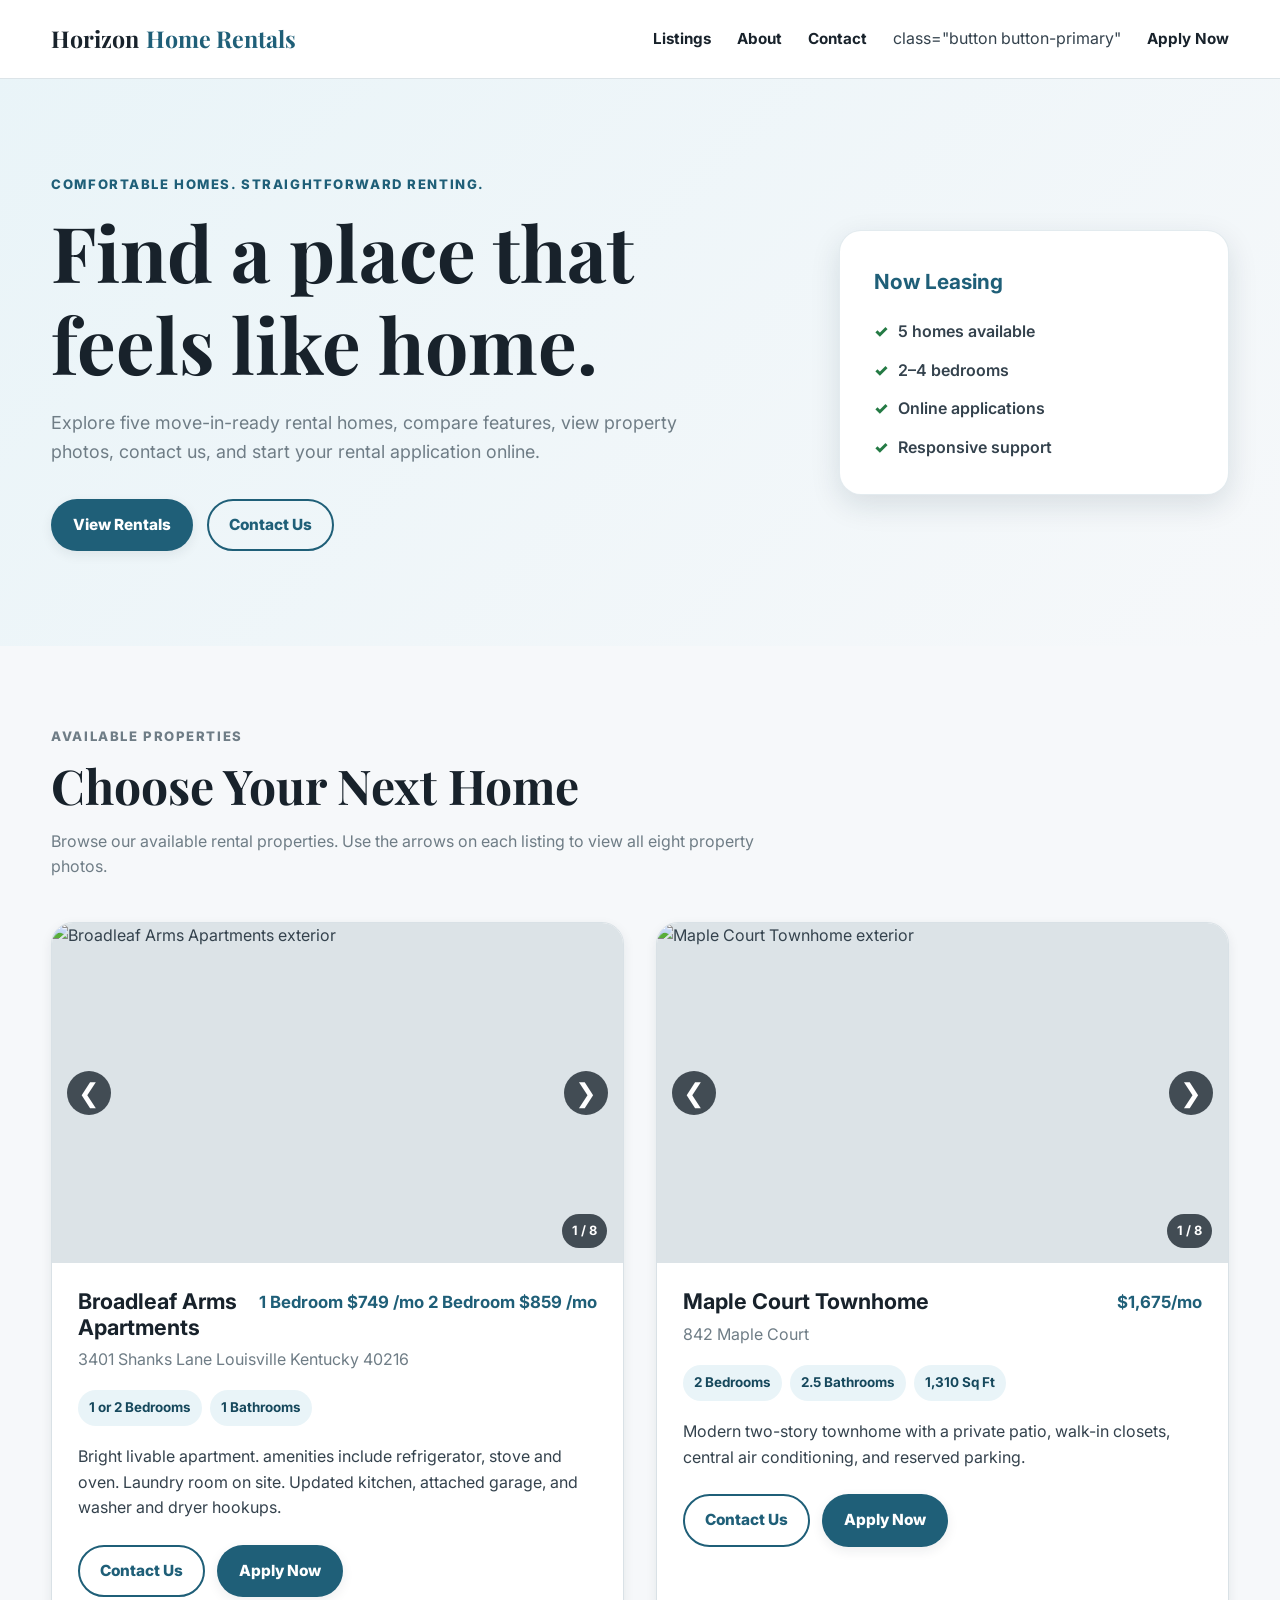
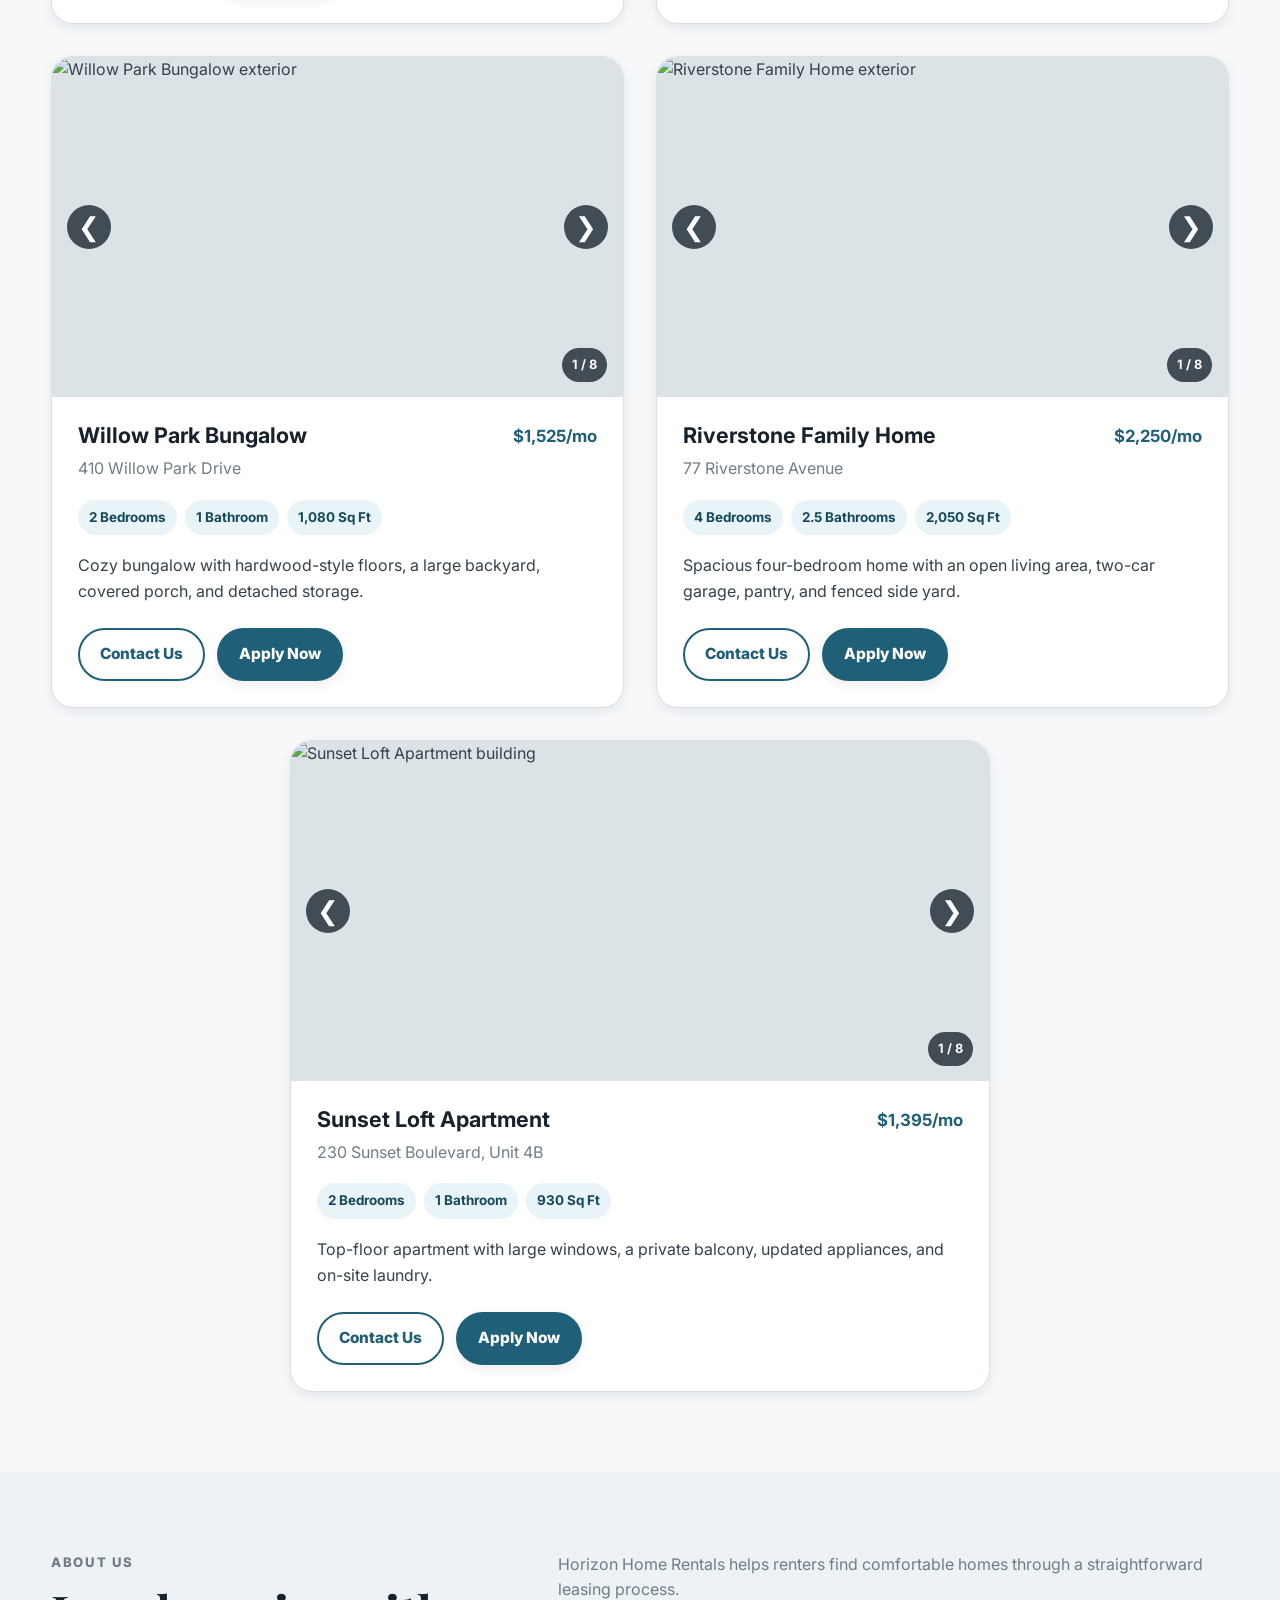
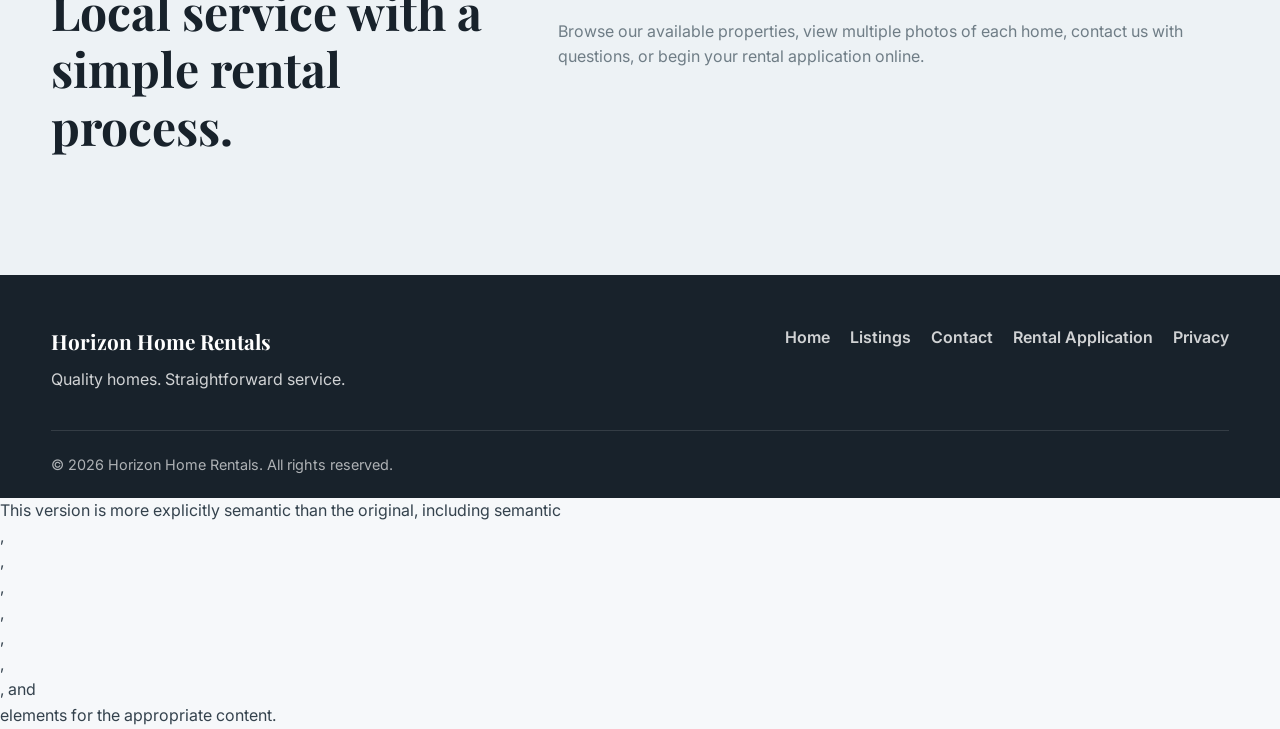
==== index.html @ c558b01d "Update application links to JotForm" ====
<!DOCTYPE html>
<html lang="en">

<head>
  <meta charset="UTF-8">

  <meta
    name="viewport"
    content="width=device-width, initial-scale=1.0"
  >

  <meta
    name="description"
    content="Browse available rental homes, view property photos, contact us, and apply online."
  >

  <title>Horizon Home Rentals</title>

  <link
    rel="preconnect"
    href="https://fonts.googleapis.com"
  >

  <link
    rel="preconnect"
    href="https://fonts.gstatic.com"
    crossorigin
  >

  <link
    href="https://fonts.googleapis.com/css2?family=Inter:wght@400;500;600;700;800&family=Playfair+Display:wght@700&display=swap"
    rel="stylesheet"
  >

  <link
    rel="stylesheet"
    href="assets/css/styles.css"
  >

  <script
    src="assets/js/config.js"
    defer
  ></script>

  <script
    src="assets/js/main.js"
    defer
  ></script>
</head>

<body>

  <!-- Accessibility Skip Link -->
  <a
    class="skip-link"
    href="#main-content"
  >
    Skip to content
  </a>


  <!-- =========================
       HEADER
  ========================== -->
  <header class="site-header">

    <div class="container nav-wrap">

      <a
        class="brand"
        href="index.html"
        aria-label="Horizon Home Rentals home"
      >
        Horizon
        <span>Home Rentals</span>
      </a>


      <button
        class="menu-toggle"
        type="button"
        aria-expanded="false"
        aria-controls="site-nav"
      >
        Menu
      </button>


      <nav
        id="site-nav"
        class="site-nav"
        aria-label="Primary navigation"
      >

        <a href="#listings">
          Listings
        </a>

        <a href="#about">
          About
        </a>

        <a href="contact.html">
          Contact
        </a>
          class="button button-primary"
        <a href="https://form.jotform.com/262532139626054"
        >
       Apply Now
        </a>

      </nav>

    </div> 

  </header>


  <!-- =========================
       MAIN CONTENT
  ========================== -->
  <main id="main-content">


    <!-- =========================
         HERO SECTION
    ========================== -->
    <section
      class="hero"
      aria-labelledby="hero-title"
    >

      <div class="container hero-grid">


        <div class="hero-content">

          <p class="eyebrow">
            Comfortable homes. Straightforward renting.
          </p>

          <h1 id="hero-title">
            Find a place that feels like home.
          </h1>

          <p class="hero-copy">
            Explore five move-in-ready rental homes,
            compare features, view property photos,
            contact us, and start your rental
            application online.
          </p>


          <div class="hero-actions">

            <a
              class="button button-primary"
              href="#listings"
            >
              View Rentals
            </a>

            <a
              class="button button-secondary"
              href="contact.html"
            >
              Contact Us
            </a>

          </div>

        </div>


        <aside
          class="hero-card"
          aria-label="Rental highlights"
        >

          <strong>
            Now Leasing
          </strong>

          <span>
            5 homes available
          </span>

          <span>
            2–4 bedrooms
          </span>

          <span>
            Online applications
          </span>

          <span>
            Responsive support
          </span>

        </aside>


      </div>

    </section>



    <!-- =========================
         RENTAL LISTINGS
    ========================== -->
    <section
      id="listings"
      class="section"
      aria-labelledby="listings-title"
    >

      <div class="container">


        <header class="section-heading">

          <p class="eyebrow">
            Available Properties
          </p>

          <h2 id="listings-title">
            Choose Your Next Home
          </h2>

          <p>
            Browse our available rental properties.
            Use the arrows on each listing to view
            all eight property photos.
          </p>

        </header>



        <div class="listing-grid">


          <!-- =========================
               LISTING 1
          ========================== -->
          <article
            class="listing-card"
            data-listing="Broadleaf Arms Apartments"
          >


            <div
              class="slideshow"
              data-slideshow
              aria-label="Broadleaf Arms Apartments photo slideshow"
            >

              <img
                src="https://picsum.photos/seed/cedar-ridge-1/1200/800"
                alt="Broadleaf Arms Apartments exterior"
                class="slide active"
              >

              <img
                src="https://picsum.photos/seed/cedar-ridge-2/1200/800"
                alt="Broadleaf Arms Apartments living area"
                class="slide"
              >

              <img
                src="https://picsum.photos/seed/cedar-ridge-3/1200/800"
                alt="Broadleaf Arms Apartments kitchen"
                class="slide"
              >

              <img
                src="https://picsum.photos/seed/cedar-ridge-4/1200/800"
                alt="Broadleaf Arms Apartments bedroom"
                class="slide"
              >

              <img
                src="https://picsum.photos/seed/cedar-ridge-5/1200/800"
                alt="Broadleaf Arms Apartments bathroom"
                class="slide"
              >

              <img
                src="https://picsum.photos/seed/cedar-ridge-6/1200/800"
                alt="Broadleaf Arms Apartments bedroom"
                class="slide"
              >

              <img
                src="https://picsum.photos/seed/cedar-ridge-7/1200/800"
                alt="Broadleaf Arms Apartments backyard"
                class="slide"
              >

              <img
                src="https://picsum.photos/seed/cedar-ridge-8/1200/800"
                alt="Broadleaf Arms Apartments bathroom"
                class="slide"
              >


              <button
                class="slide-button prev"
                type="button"
                aria-label="View previous Broadleaf Arms Apartments photo"
              >
                &#10094;
              </button>

              <button
                class="slide-button next"
                type="button"
                aria-label="View next Cedar Ridge House photo"
              >
                &#10095;
              </button>


              <span
                class="slide-counter"
                aria-live="polite"
              >
                1 / 8
              </span>

            </div>


            <div class="listing-content">

              <header class="listing-title-row">

                <h3>
                  Broadleaf Arms Apartments 
                </h3>

                <strong>
                  1 Bedroom $749 /mo
                  2 Bedroom $859 /mo
                </strong>

              </header>


              <address class="address">
                3401 Shanks Lane Louisville Kentucky 40216
              </address>


              <ul
                class="facts"
                aria-label="Property details"
              >
                <li>1 or 2 Bedrooms</li>
                <li>1 Bathrooms</l>
              </ul>


              <p>
                Bright livable apartment. amenities include refrigerator, stove and oven. Laundry room on site. Updated kitchen,
                attached garage, and washer and
                dryer hookups.
              </p>


              <footer class="card-actions">

                <a
                  class="button button-secondary"
                  href="contact.html?property=Cedar%20Ridge%20House"
                >
                  Contact Us
                </a>

                <a
                  class="button button-primary"
                  href="https://form.jotform.com/262532139626054"
                >
                  Apply Now
                </a>

              </footer>

            </div>

          </article>



          <!-- =========================
               LISTING 2
          ========================== -->
          <article
            class="listing-card"
            data-listing="maple-court"
          >


            <div
              class="slideshow"
              data-slideshow
              aria-label="Maple Court Townhome photo slideshow"
            >

              <img
                src="https://picsum.photos/seed/maple-court-1/1200/800"
                alt="Maple Court Townhome exterior"
                class="slide active"
              >

              <img
                src="https://picsum.photos/seed/maple-court-2/1200/800"
                alt="Maple Court Townhome living room"
                class="slide"
              >

              <img
                src="https://picsum.photos/seed/maple-court-3/1200/800"
                alt="Maple Court Townhome kitchen"
                class="slide"
              >

              <img
                src="https://picsum.photos/seed/maple-court-4/1200/800"
                alt="Maple Court Townhome bedroom"
                class="slide"
              >

              <img
                src="https://picsum.photos/seed/maple-court-5/1200/800"
                alt="Maple Court Townhome bathroom"
                class="slide"
              >

              <img
                src="https://picsum.photos/seed/maple-court-6/1200/800"
                alt="Maple Court Townhome second bedroom"
                class="slide"
              >

              <img
                src="https://picsum.photos/seed/maple-court-7/1200/800"
                alt="Maple Court Townhome patio"
                class="slide"
              >

              <img
                src="https://picsum.photos/seed/maple-court-8/1200/800"
                alt="Maple Court Townhome parking area"
                class="slide"
              >


              <button
                class="slide-button prev"
                type="button"
                aria-label="View previous Maple Court Townhome photo"
              >
                &#10094;
              </button>

              <button
                class="slide-button next"
                type="button"
                aria-label="View next Maple Court Townhome photo"
              >
                &#10095;
              </button>


              <span
                class="slide-counter"
                aria-live="polite"
              >
                1 / 8
              </span>

            </div>


            <div class="listing-content">

              <header class="listing-title-row">

                <h3>
                  Maple Court Townhome
                </h3>

                <strong>
                  $1,675/mo
                </strong>

              </header>


              <address class="address">
                842 Maple Court
              </address>


              <ul
                class="facts"
                aria-label="Property details"
              >
                <li>2 Bedrooms</li>
                <li>2.5 Bathrooms</li>
                <li>1,310 Sq Ft</li>
              </ul>


              <p>
                Modern two-story townhome with a
                private patio, walk-in closets,
                central air conditioning, and
                reserved parking.
              </p>


              <footer class="card-actions">

                <a
                  class="button button-secondary"
                  href="contact.html?property=Maple%20Court%20Townhome"
                >
                  Contact Us
                </a>

                <a
                  class="button button-primary"
                  href="https://form.jotform.com/262532139626054"
                >
                  Apply Now
                </a>

              </footer>

            </div>

          </article>



          <!-- =========================
               LISTING 3
          ========================== -->
          <article
            class="listing-card"
            data-listing="willow-park"
          >


            <div
              class="slideshow"
              data-slideshow
              aria-label="Willow Park Bungalow photo slideshow"
            >

              <img
                src="https://picsum.photos/seed/willow-park-1/1200/800"
                alt="Willow Park Bungalow exterior"
                class="slide active"
              >

              <img
                src="https://picsum.photos/seed/willow-park-2/1200/800"
                alt="Willow Park Bungalow living area"
                class="slide"
              >

              <img
                src="https://picsum.photos/seed/willow-park-3/1200/800"
                alt="Willow Park Bungalow kitchen"
                class="slide"
              >

              <img
                src="https://picsum.photos/seed/willow-park-4/1200/800"
                alt="Willow Park Bungalow bedroom"
                class="slide"
              >

              <img
                src="https://picsum.photos/seed/willow-park-5/1200/800"
                alt="Willow Park Bungalow bathroom"
                class="slide"
              >

              <img
                src="https://picsum.photos/seed/willow-park-6/1200/800"
                alt="Willow Park Bungalow second bedroom"
                class="slide"
              >

              <img
                src="https://picsum.photos/seed/willow-park-7/1200/800"
                alt="Willow Park Bungalow backyard"
                class="slide"
              >

              <img
                src="https://picsum.photos/seed/willow-park-8/1200/800"
                alt="Willow Park Bungalow covered porch"
                class="slide"
              >


              <button
                class="slide-button prev"
                type="button"
                aria-label="View previous Willow Park Bungalow photo"
              >
                &#10094;
              </button>

              <button
                class="slide-button next"
                type="button"
                aria-label="View next Willow Park Bungalow photo"
              >
                &#10095;
              </button>


              <span
                class="slide-counter"
                aria-live="polite"
              >
                1 / 8
              </span>

            </div>


            <div class="listing-content">

              <header class="listing-title-row">

                <h3>
                  Willow Park Bungalow
                </h3>

                <strong>
                  $1,525/mo
                </strong>

              </header>


              <address class="address">
                410 Willow Park Drive
              </address>


              <ul
                class="facts"
                aria-label="Property details"
              >
                <li>2 Bedrooms</li>
                <li>1 Bathroom</li>
                <li>1,080 Sq Ft</li>
              </ul>


              <p>
                Cozy bungalow with hardwood-style
                floors, a large backyard, covered
                porch, and detached storage.
              </p>


              <footer class="card-actions">

                <a
                  class="button button-secondary"
                  href="contact.html?property=Willow%20Park%20Bungalow"
                >
                  Contact Us
                </a>

                <a
                  class="button button-primary"
                  href="https://form.jotform.com/262532139626054"
                >
                  Apply Now
                </a>

              </footer>

            </div>

          </article>



          <!-- =========================
               LISTING 4
          ========================== -->
          <article
            class="listing-card"
            data-listing="riverstone"
          >


            <div
              class="slideshow"
              data-slideshow
              aria-label="Riverstone Family Home photo slideshow"
            >

              <img
                src="https://picsum.photos/seed/riverstone-1/1200/800"
                alt="Riverstone Family Home exterior"
                class="slide active"
              >

              <img
                src="https://picsum.photos/seed/riverstone-2/1200/800"
                alt="Riverstone Family Home living room"
                class="slide"
              >

              <img
                src="https://picsum.photos/seed/riverstone-3/1200/800"
                alt="Riverstone Family Home kitchen"
                class="slide"
              >

              <img
                src="https://picsum.photos/seed/riverstone-4/1200/800"
                alt="Riverstone Family Home primary bedroom"
                class="slide"
              >

              <img
                src="https://picsum.photos/seed/riverstone-5/1200/800"
                alt="Riverstone Family Home bathroom"
                class="slide"
              >

              <img
                src="https://picsum.photos/seed/riverstone-6/1200/800"
                alt="Riverstone Family Home additional bedroom"
                class="slide"
              >

              <img
                src="https://picsum.photos/seed/riverstone-7/1200/800"
                alt="Riverstone Family Home backyard"
                class="slide"
              >

              <img
                src="https://picsum.photos/seed/riverstone-8/1200/800"
                alt="Riverstone Family Home garage"
                class="slide"
              >


              <button
                class="slide-button prev"
                type="button"
                aria-label="View previous Riverstone Family Home photo"
              >
                &#10094;
              </button>

              <button
                class="slide-button next"
                type="button"
                aria-label="View next Riverstone Family Home photo"
              >
                &#10095;
              </button>


              <span
                class="slide-counter"
                aria-live="polite"
              >
                1 / 8
              </span>

            </div>


            <div class="listing-content">

              <header class="listing-title-row">

                <h3>
                  Riverstone Family Home
                </h3>

                <strong>
                  $2,250/mo
                </strong>

              </header>


              <address class="address">
                77 Riverstone Avenue
              </address>


              <ul
                class="facts"
                aria-label="Property details"
              >
                <li>4 Bedrooms</li>
                <li>2.5 Bathrooms</li>
                <li>2,050 Sq Ft</li>
              </ul>


              <p>
                Spacious four-bedroom home with
                an open living area, two-car garage,
                pantry, and fenced side yard.
              </p>


              <footer class="card-actions">

                <a
                  class="button button-secondary"
                  href="contact.html?property=Riverstone%20Family%20Home"
                >
                  Contact Us
                </a>

                <a
                  class="button button-primary"
                  href="application.html?property=Riverstone%20Family%20Home"
                >
                  Apply Now
                </a>

              </footer>

            </div>

          </article>



          <!-- =========================
               LISTING 5
          ========================== -->
          <article
            class="listing-card"
            data-listing="sunset-loft"
          >


            <div
              class="slideshow"
              data-slideshow
              aria-label="Sunset Loft Apartment photo slideshow"
            >

              <img
                src="https://picsum.photos/seed/sunset-loft-1/1200/800"
                alt="Sunset Loft Apartment building"
                class="slide active"
              >

              <img
                src="https://picsum.photos/seed/sunset-loft-2/1200/800"
                alt="Sunset Loft Apartment living room"
                class="slide"
              >

              <img
                src="https://picsum.photos/seed/sunset-loft-3/1200/800"
                alt="Sunset Loft Apartment kitchen"
                class="slide"
              >

              <img
                src="https://picsum.photos/seed/sunset-loft-4/1200/800"
                alt="Sunset Loft Apartment bedroom"
                class="slide"
              >

              <img
                src="https://picsum.photos/seed/sunset-loft-5/1200/800"
                alt="Sunset Loft Apartment bathroom"
                class="slide"
              >

              <img
                src="https://picsum.photos/seed/sunset-loft-6/1200/800"
                alt="Sunset Loft Apartment second bedroom"
                class="slide"
              >

              <img
                src="https://picsum.photos/seed/sunset-loft-7/1200/800"
                alt="Sunset Loft Apartment balcony"
                class="slide"
              >

              <img
                src="https://picsum.photos/seed/sunset-loft-8/1200/800"
                alt="Sunset Loft Apartment exterior area"
                class="slide"
              >


              <button
                class="slide-button prev"
                type="button"
                aria-label="View previous Sunset Loft Apartment photo"
              >
                &#10094;
              </button>

              <button
                class="slide-button next"
                type="button"
                aria-label="View next Sunset Loft Apartment photo"
              >
                &#10095;
              </button>


              <span
                class="slide-counter"
                aria-live="polite"
              >
                1 / 8
              </span>

            </div>


            <div class="listing-content">

              <header class="listing-title-row">

                <h3>
                  Sunset Loft Apartment
                </h3>

                <strong>
                  $1,395/mo
                </strong>

              </header>


              <address class="address">
                230 Sunset Boulevard, Unit 4B
              </address>


              <ul
                class="facts"
                aria-label="Property details"
              >
                <li>2 Bedrooms</li>
                <li>1 Bathroom</li>
                <li>930 Sq Ft</li>
              </ul>


              <p>
                Top-floor apartment with large
                windows, a private balcony,
                updated appliances, and
                on-site laundry.
              </p>


              <footer class="card-actions">

                <a
                  class="button button-secondary"
                  href="contact.html?property=Sunset%20Loft%20Apartment"
                >
                  Contact Us
                </a>

                <a
                  class="button button-primary"
                  href="https://form.jotform.com/262532139626054"
                >
                  Apply Now
                </a>

              </footer>

            </div>

          </article>


        </div>

      </div>

    </section>



    <!-- =========================
         ABOUT SECTION
    ========================== -->
    <section
      id="about"
      class="section section-muted"
      aria-labelledby="about-title"
    >

      <div class="container two-column">


        <header>

          <p class="eyebrow">
            About Us
          </p>

          <h2 id="about-title">
            Local service with a simple rental process.
          </h2>

        </header>


        <div>

          <p>
            Horizon Home Rentals helps renters
            find comfortable homes through a
            straightforward leasing process.
          </p>

          <p>
            Browse our available properties,
            view multiple photos of each home,
            contact us with questions, or begin
            your rental application online.
          </p>

        </div>


      </div>

    </section>


  </main>



  <!-- =========================
       FOOTER
  ========================== -->
  <footer class="site-footer">

    <div class="container footer-grid">


      <section aria-labelledby="footer-company">

        <strong id="footer-company">
          Horizon Home Rentals
        </strong>

        <p>
          Quality homes. Straightforward service.
        </p>

      </section>


      <nav aria-label="Footer navigation">

        <a href="index.html">
          Home
        </a>

        <a href="#listings">
          Listings
        </a>

        <a href="contact.html">
          Contact
        </a>

        <a href="https://form.jotform.com/262532139626054">
          Rental Application
        </a>

        <a href="privacy.html">
          Privacy
        </a>

      </nav>


    </div>


    <div class="container footer-bottom">

      <p>
        &copy;
        <span id="year"></span>
        Horizon Home Rentals.
        All rights reserved.
      </p>

    </div>

  </footer>


</body>

</html>

This version is more explicitly semantic than the original, including semantic <article>, <address>, <header>, <footer>, <aside>, <nav>, <section>, and <main> elements for the appropriate content.
---- assets/css/styles.css ----
/* =========================================================
   HORIZON HOME RENTALS
   Complete Website Stylesheet
   File: assets/css/styles.css
========================================================= */


/* =========================================================
   1. CSS VARIABLES
========================================================= */

:root {
  --color-primary: #1f5f78;
  --color-primary-dark: #16485c;
  --color-primary-light: #e9f4f8;

  --color-secondary: #d9a441;
  --color-secondary-dark: #b88327;

  --color-dark: #18222b;
  --color-text: #34424d;
  --color-muted: #6f7d86;

  --color-white: #ffffff;
  --color-background: #f6f8fa;
  --color-background-alt: #edf2f5;

  --color-border: #d9e1e6;
  --color-success: #247a44;
  --color-error: #b83232;

  --shadow-small:
    0 4px 12px rgba(20, 40, 55, 0.08);

  --shadow-medium:
    0 10px 30px rgba(20, 40, 55, 0.12);

  --shadow-large:
    0 20px 50px rgba(20, 40, 55, 0.16);

  --radius-small: 8px;
  --radius-medium: 14px;
  --radius-large: 22px;

  --container-width: 1200px;

  --transition:
    0.25s ease;
}


/* =========================================================
   2. RESET
========================================================= */

*,
*::before,
*::after {
  box-sizing: border-box;
}

html {
  scroll-behavior: smooth;
}

body {
  margin: 0;
  min-height: 100vh;
  background: var(--color-background);
  color: var(--color-text);
  font-family: "Inter", Arial, sans-serif;
  font-size: 16px;
  line-height: 1.6;
}

img {
  display: block;
  width: 100%;
  max-width: 100%;
}

button,
input,
select,
textarea {
  font: inherit;
}

button {
  cursor: pointer;
}

a {
  color: var(--color-primary);
  text-decoration: none;
}

a:hover {
  text-decoration: none;
}

h1,
h2,
h3,
h4,
p {
  margin-top: 0;
}

h1,
h2,
h3,
h4 {
  color: var(--color-dark);
  line-height: 1.2;
}

h1,
h2 {
  font-family: "Playfair Display", Georgia, serif;
}

ul {
  margin-top: 0;
}

address {
  font-style: normal;
}


/* =========================================================
   3. ACCESSIBILITY
========================================================= */

.skip-link {
  position: absolute;
  top: -100px;
  left: 20px;
  z-index: 9999;
  padding: 12px 18px;
  border-radius: var(--radius-small);
  background: var(--color-dark);
  color: var(--color-white);
  font-weight: 700;
}

.skip-link:focus {
  top: 20px;
}

:focus-visible {
  outline: 3px solid var(--color-secondary);
  outline-offset: 3px;
}


/* =========================================================
   4. GLOBAL LAYOUT
========================================================= */

.container {
  width: min(92%, var(--container-width));
  margin-inline: auto;
}

.section {
  padding: 80px 0;
}

.section-muted {
  background: var(--color-background-alt);
}

.eyebrow {
  margin-bottom: 10px;
  color: var(--color-primary);
  font-size: 0.82rem;
  font-weight: 800;
  letter-spacing: 0.12em;
  text-transform: uppercase;
}

.section-heading {
  max-width: 720px;
  margin-bottom: 42px;
}

.section-heading h1,
.section-heading h2 {
  margin-bottom: 14px;
  font-size: clamp(2rem, 4vw, 3rem);
}

.section-heading p {
  color: var(--color-muted);
}


/* =========================================================
   5. HEADER
========================================================= */

.site-header {
  position: sticky;
  top: 0;
  z-index: 1000;
  border-bottom: 1px solid rgba(217, 225, 230, 0.9);
  background: rgba(255, 255, 255, 0.96);
  backdrop-filter: blur(12px);
}

.nav-wrap {
  display: flex;
  align-items: center;
  justify-content: space-between;
  min-height: 78px;
  gap: 30px;
}

.brand {
  display: inline-flex;
  align-items: baseline;
  gap: 7px;
  color: var(--color-dark);
  font-family: "Playfair Display", Georgia, serif;
  font-size: 1.45rem;
  font-weight: 700;
  white-space: nowrap;
}

.brand span {
  color: var(--color-primary);
}

.site-nav {
  display: flex;
  align-items: center;
  gap: 26px;
}

.site-nav a {
  color: var(--color-dark);
  font-size: 0.95rem;
  font-weight: 700;
  transition:
    color var(--transition),
    background var(--transition),
    transform var(--transition);
}

.site-nav a:hover {
  color: var(--color-primary);
}

.site-nav .nav-cta {
  padding: 11px 18px;
  border-radius: 999px;
  background: var(--color-primary);
  color: var(--color-white);
}

.site-nav .nav-cta:hover {
  background: var(--color-primary-dark);
  color: var(--color-white);
  transform: translateY(-1px);
}

.menu-toggle {
  display: none;
  padding: 9px 13px;
  border: 1px solid var(--color-border);
  border-radius: var(--radius-small);
  background: var(--color-white);
  color: var(--color-dark);
  font-weight: 800;
}


/* =========================================================
   6. HERO
========================================================= */

.hero {
  overflow: hidden;
  padding: 95px 0;
  background:
    linear-gradient(
      135deg,
      rgba(233, 244, 248, 0.98),
      rgba(246, 248, 250, 0.98)
    );
}

.hero-grid {
  display: grid;
  grid-template-columns: 1.4fr 0.75fr;
  align-items: center;
  gap: 60px;
}

.hero-content {
  max-width: 760px;
}

.hero h1 {
  max-width: 780px;
  margin-bottom: 20px;
  font-size: clamp(2.8rem, 6vw, 5.2rem);
}

.hero-copy {
  max-width: 680px;
  margin-bottom: 32px;
  color: var(--color-muted);
  font-size: 1.12rem;
}

.hero-actions {
  display: flex;
  flex-wrap: wrap;
  gap: 14px;
}

.hero-card {
  display: flex;
  flex-direction: column;
  gap: 13px;
  padding: 34px;
  border: 1px solid rgba(31, 95, 120, 0.12);
  border-radius: var(--radius-large);
  background: var(--color-white);
  box-shadow: var(--shadow-medium);
}

.hero-card strong {
  margin-bottom: 8px;
  color: var(--color-primary);
  font-size: 1.3rem;
}

.hero-card span {
  position: relative;
  padding-left: 24px;
  color: var(--color-text);
  font-weight: 600;
}

.hero-card span::before {
  content: "✓";
  position: absolute;
  left: 0;
  color: var(--color-success);
  font-weight: 900;
}


/* =========================================================
   7. BUTTONS
========================================================= */

.button {
  display: inline-flex;
  align-items: center;
  justify-content: center;
  min-height: 46px;
  padding: 12px 20px;
  border: 2px solid transparent;
  border-radius: 999px;
  font-size: 0.96rem;
  font-weight: 800;
  text-align: center;
  transition:
    background var(--transition),
    color var(--transition),
    border-color var(--transition),
    transform var(--transition),
    box-shadow var(--transition);
}

.button:hover {
  transform: translateY(-2px);
}

.button-primary {
  background: var(--color-primary);
  color: var(--color-white);
  box-shadow: var(--shadow-small);
}

.button-primary:hover {
  background: var(--color-primary-dark);
  color: var(--color-white);
}

.button-secondary {
  border-color: var(--color-primary);
  background: transparent;
  color: var(--color-primary);
}

.button-secondary:hover {
  background: var(--color-primary-light);
  color: var(--color-primary-dark);
}

.full-width {
  width: 100%;
}


/* =========================================================
   8. LISTINGS
========================================================= */

.listing-grid {
  display: grid;
  grid-template-columns: repeat(2, minmax(0, 1fr));
  gap: 32px;
}

.listing-card {
  overflow: hidden;
  border: 1px solid var(--color-border);
  border-radius: var(--radius-large);
  background: var(--color-white);
  box-shadow: var(--shadow-small);
  transition:
    transform var(--transition),
    box-shadow var(--transition);
}

.listing-card:hover {
  transform: translateY(-4px);
  box-shadow: var(--shadow-medium);
}

.listing-card:last-child:nth-child(odd) {
  grid-column: 1 / -1;
  max-width: 700px;
  width: 100%;
  justify-self: center;
}

.listing-content {
  padding: 26px;
}

.listing-title-row {
  display: flex;
  align-items: flex-start;
  justify-content: space-between;
  gap: 18px;
  margin-bottom: 6px;
}

.listing-title-row h3 {
  margin: 0;
  font-size: 1.35rem;
}

.listing-title-row strong {
  flex-shrink: 0;
  color: var(--color-primary);
  font-size: 1.05rem;
}

.address {
  margin-bottom: 18px;
  color: var(--color-muted);
}

.facts {
  display: flex;
  flex-wrap: wrap;
  gap: 8px;
  padding: 0;
  margin-bottom: 18px;
  list-style: none;
}

.facts li {
  padding: 7px 11px;
  border-radius: 999px;
  background: var(--color-primary-light);
  color: var(--color-primary-dark);
  font-size: 0.84rem;
  font-weight: 700;
}

.card-actions {
  display: flex;
  flex-wrap: wrap;
  gap: 12px;
  margin-top: 24px;
}


/* =========================================================
   9. SLIDESHOW
========================================================= */

.slideshow {
  position: relative;
  height: 340px;
  overflow: hidden;
  background: #dce3e7;
}

.slide {
  position: absolute;
  inset: 0;
  height: 100%;
  object-fit: cover;
  opacity: 0;
  visibility: hidden;
  transition:
    opacity 0.45s ease,
    visibility 0.45s ease;
}

.slide.active {
  opacity: 1;
  visibility: visible;
}

.slide-button {
  position: absolute;
  top: 50%;
  z-index: 5;
  display: grid;
  place-items: center;
  width: 44px;
  height: 44px;
  border: 0;
  border-radius: 50%;
  background: rgba(24, 34, 43, 0.78);
  color: var(--color-white);
  font-size: 1.6rem;
  transform: translateY(-50%);
  transition:
    background var(--transition),
    transform var(--transition);
}

.slide-button:hover {
  background: rgba(24, 34, 43, 0.96);
}

.slide-button.prev {
  left: 15px;
}

.slide-button.next {
  right: 15px;
}

.slide-counter {
  position: absolute;
  right: 16px;
  bottom: 15px;
  z-index: 5;
  padding: 7px 10px;
  border-radius: 999px;
  background: rgba(24, 34, 43, 0.78);
  color: var(--color-white);
  font-size: 0.8rem;
  font-weight: 700;
}


/* =========================================================
   10. TWO-COLUMN ABOUT AREA
========================================================= */

.two-column {
  display: grid;
  grid-template-columns: 0.8fr 1.2fr;
  gap: 60px;
  align-items: start;
}

.two-column h2 {
  font-size: clamp(2rem, 4vw, 3rem);
}

.two-column p {
  color: var(--color-muted);
}


/* =========================================================
   11. FORMS
========================================================= */

.form-layout {
  display: grid;
  grid-template-columns: minmax(0, 1fr) 360px;
  align-items: start;
  gap: 44px;
}

.form-layout > section > h1 {
  margin-bottom: 14px;
  font-size: clamp(2.3rem, 5vw, 3.7rem);
}

.form-intro {
  max-width: 700px;
  margin-bottom: 32px;
  color: var(--color-muted);
}

.application-form {
  display: flex;
  flex-direction: column;
  gap: 26px;
}

.application-form fieldset {
  display: flex;
  flex-direction: column;
  gap: 16px;
  min-width: 0;
  padding: 25px;
  margin: 0;
  border: 1px solid var(--color-border);
  border-radius: var(--radius-medium);
  background: var(--color-white);
  box-shadow: var(--shadow-small);
}

.application-form legend {
  padding: 0 10px;
  color: var(--color-dark);
  font-size: 1.08rem;
  font-weight: 800;
}

.application-form label {
  display: block;
  margin-bottom: 7px;
  color: var(--color-dark);
  font-size: 0.9rem;
  font-weight: 700;
}

.application-form input,
.application-form select,
.application-form textarea {
  width: 100%;
  border: 1px solid var(--color-border);
  border-radius: var(--radius-small);
  background: var(--color-white);
  color: var(--color-dark);
  transition:
    border-color var(--transition),
    box-shadow var(--transition);
}

.application-form input,
.application-form select {
  min-height: 47px;
  padding: 10px 12px;
}

.application-form textarea {
  min-height: 130px;
  padding: 12px;
  resize: vertical;
}

.application-form input:focus,
.application-form select:focus,
.application-form textarea:focus {
  border-color: var(--color-primary);
  outline: none;
  box-shadow:
    0 0 0 3px rgba(31, 95, 120, 0.13);
}

.application-form input::placeholder,
.application-form textarea::placeholder {
  color: #9aa6ae;
}

.field-grid {
  display: grid;
  gap: 18px;
}

.field-grid.two {
  grid-template-columns: repeat(2, minmax(0, 1fr));
}

.field-grid.three {
  grid-template-columns: 1.3fr 0.7fr 0.8fr;
}

.check-row {
  display: flex !important;
  align-items: flex-start;
  gap: 12px;
  margin-top: 6px;
  cursor: pointer;
}

.check-row input {
  width: 18px;
  min-width: 18px;
  height: 18px;
  min-height: auto;
  margin-top: 4px;
}

.check-row span {
  color: var(--color-text);
  font-size: 0.9rem;
  font-weight: 500;
}

.status-message {
  min-height: 24px;
  margin: 0;
  font-weight: 700;
}

.status-message.success {
  color: var(--color-success);
}

.status-message.error {
  color: var(--color-error);
}


/* =========================================================
   12. PAYMENT CARD
========================================================= */

.payment-card {
  position: sticky;
  top: 110px;
  padding: 28px;
  border: 1px solid var(--color-border);
  border-radius: var(--radius-large);
  background: var(--color-white);
  box-shadow: var(--shadow-medium);
}

.payment-card h2 {
  margin-bottom: 10px;
  font-size: 1.7rem;
}

.payment-card h3 {
  margin-top: 25px;
  margin-bottom: 6px;
  font-size: 1rem;
}

.payment-card p {
  color: var(--color-muted);
}

.payment-card a:not(.button) {
  font-weight: 700;
}

.payment-card address {
  color: var(--color-muted);
}

.fee {
  margin: 18px 0;
}

.fee span {
  color: var(--color-primary);
  font-size: 2.4rem;
  font-weight: 800;
}

#paypal-button-container {
  width: 100%;
  margin-top: 24px;
}

.notice {
  margin-top: 25px;
  padding: 18px;
  border-left: 4px solid var(--color-secondary);
  border-radius: var(--radius-small);
  background: #fff8e8;
  color: var(--color-text);
}

.notice strong {
  color: var(--color-dark);
}

.notice p {
  margin-top: 8px;
  color: var(--color-text);
}

.notice .button {
  margin-top: 10px;
}


/* =========================================================
   13. CONTACT PAGE
========================================================= */

#contact-form {
  width: 100%;
}

#contact-status {
  margin-top: 2px;
}


/* =========================================================
   14. PRIVACY POLICY
========================================================= */

.privacy-policy {
  max-width: 900px;
}

.privacy-policy > header {
  margin-bottom: 42px;
}

.privacy-policy > section {
  padding: 24px 0;
  border-bottom: 1px solid var(--color-border);
}

.privacy-policy > section:last-of-type {
  border-bottom: 0;
}

.privacy-policy h2 {
  margin-bottom: 13px;
  font-family: "Inter", Arial, sans-serif;
  font-size: 1.35rem;
}

.privacy-policy p,
.privacy-policy address {
  color: var(--color-text);
}

.privacy-policy address {
  padding: 20px;
  border-radius: var(--radius-medium);
  background: var(--color-background-alt);
}

.privacy-actions {
  display: flex;
  flex-wrap: wrap;
  gap: 14px;
  margin-top: 36px;
}


/* =========================================================
   15. FOOTER
========================================================= */

.site-footer {
  margin-top: auto;
  padding-top: 50px;
  background: var(--color-dark);
  color: rgba(255, 255, 255, 0.8);
}

.footer-grid {
  display: grid;
  grid-template-columns: 1fr auto;
  gap: 40px;
  padding-bottom: 38px;
}

.footer-grid strong {
  display: block;
  margin-bottom: 8px;
  color: var(--color-white);
  font-family: "Playfair Display", Georgia, serif;
  font-size: 1.3rem;
}

.footer-grid p {
  margin-bottom: 0;
}

.footer-grid nav {
  display: flex;
  flex-wrap: wrap;
  align-content: start;
  justify-content: flex-end;
  gap: 20px;
}

.footer-grid nav a {
  color: rgba(255, 255, 255, 0.8);
  font-weight: 600;
}

.footer-grid nav a:hover {
  color: var(--color-white);
}

.footer-bottom {
  padding: 22px 0;
  border-top: 1px solid rgba(255, 255, 255, 0.12);
  color: rgba(255, 255, 255, 0.65);
  font-size: 0.9rem;
}

.footer-bottom p {
  margin: 0;
}


/* =========================================================
   16. ERROR / 404 SUPPORT
========================================================= */

.error-page {
  display: grid;
  place-items: center;
  min-height: 70vh;
  padding: 60px 20px;
  text-align: center;
}

.error-page h1 {
  margin-bottom: 15px;
  font-size: clamp(4rem, 12vw, 8rem);
  color: var(--color-primary);
}

.error-page h2 {
  font-size: clamp(1.8rem, 5vw, 3rem);
}

.error-page p {
  max-width: 600px;
  color: var(--color-muted);
}


/* =========================================================
   17. UTILITY CLASSES
========================================================= */

.text-center {
  text-align: center;
}

.hidden {
  display: none !important;
}

.visually-hidden {
  position: absolute !important;
  width: 1px !important;
  height: 1px !important;
  padding: 0 !important;
  margin: -1px !important;
  overflow: hidden !important;
  clip: rect(0, 0, 0, 0) !important;
  white-space: nowrap !important;
  border: 0 !important;
}


/* =========================================================
   18. TABLET RESPONSIVE STYLES
========================================================= */

@media (max-width: 950px) {

  .hero-grid {
    grid-template-columns: 1fr;
  }

  .hero-card {
    max-width: 560px;
  }

  .listing-grid {
    grid-template-columns: 1fr;
  }

  .listing-card:last-child:nth-child(odd) {
    grid-column: auto;
    max-width: none;
  }

  .two-column {
    grid-template-columns: 1fr;
    gap: 25px;
  }

  .form-layout {
    grid-template-columns: 1fr;
  }

  .payment-card {
    position: static;
  }

  .footer-grid {
    grid-template-columns: 1fr;
  }

  .footer-grid nav {
    justify-content: flex-start;
  }
}


/* =========================================================
   19. MOBILE NAVIGATION
========================================================= */

@media (max-width: 760px) {

  .nav-wrap {
    position: relative;
    min-height: 70px;
  }

  .brand {
    font-size: 1.18rem;
  }

  .menu-toggle {
    display: inline-block;
  }

  .site-nav:not(.always-visible) {
    position: absolute;
    top: calc(100% + 1px);
    left: 0;
    right: 0;
    display: none;
    flex-direction: column;
    align-items: stretch;
    gap: 0;
    padding: 12px;
    border: 1px solid var(--color-border);
    border-radius: 0 0 var(--radius-medium) var(--radius-medium);
    background: var(--color-white);
    box-shadow: var(--shadow-medium);
  }

  .site-nav:not(.always-visible).open {
    display: flex;
  }

  .site-nav:not(.always-visible) a {
    padding: 13px;
    border-radius: var(--radius-small);
  }

  .site-nav:not(.always-visible) .nav-cta {
    margin-top: 5px;
    text-align: center;
  }

  .site-nav.always-visible {
    gap: 14px;
  }

  .site-nav.always-visible a {
    font-size: 0.84rem;
  }

  .hero {
    padding: 70px 0;
  }

  .hero h1 {
    font-size: clamp(2.5rem, 12vw, 4rem);
  }

  .hero-actions {
    flex-direction: column;
  }

  .hero-actions .button {
    width: 100%;
  }

  .section {
    padding: 60px 0;
  }

  .slideshow {
    height: 280px;
  }

  .listing-title-row {
    flex-direction: column;
    gap: 6px;
  }

  .card-actions {
    flex-direction: column;
  }

  .card-actions .button {
    width: 100%;
  }

  .field-grid.two,
  .field-grid.three {
    grid-template-columns: 1fr;
  }

  .application-form fieldset {
    padding: 20px;
  }

  .privacy-actions {
    flex-direction: column;
  }

  .privacy-actions .button {
    width: 100%;
  }

  .footer-grid nav {
    flex-direction: column;
    gap: 12px;
  }
}


/* =========================================================
   20. SMALL MOBILE SCREENS
========================================================= */

@media (max-width: 520px) {

  .container {
    width: min(94%, var(--container-width));
  }

  .nav-wrap {
    gap: 12px;
  }

  .brand {
    flex-direction: column;
    gap: 0;
    line-height: 1.05;
  }

  .site-nav.always-visible {
    display: flex;
    gap: 8px;
  }

  .site-nav.always-visible a {
    font-size: 0.76rem;
  }

  .hero {
    padding: 55px 0;
  }

  .hero-card {
    padding: 24px;
  }

  .listing-content {
    padding: 20px;
  }

  .slideshow {
    height: 240px;
  }

  .slide-button {
    width: 38px;
    height: 38px;
    font-size: 1.3rem;
  }

  .slide-button.prev {
    left: 10px;
  }

  .slide-button.next {
    right: 10px;
  }

  .facts {
    gap: 6px;
  }

  .facts li {
    font-size: 0.77rem;
  }

  .payment-card {
    padding: 22px;
  }

  .fee span {
    font-size: 2rem;
  }

  .section-heading h1,
  .section-heading h2 {
    font-size: 2rem;
  }
}


/* =========================================================
   21. PRINT STYLES
========================================================= */

@media print {

  .site-header,
  .site-footer,
  .menu-toggle,
  .hero-actions,
  .card-actions,
  .slide-button,
  #paypal-button-container {
    display: none !important;
  }

  body {
    background: var(--color-white);
    color: #000000;
  }

  .section {
    padding: 20px 0;
  }

  .application-form fieldset,
  .payment-card,
  .listing-card {
    box-shadow: none;
  }
}


/* =========================================================
   END OF STYLESHEET
========================================================= */
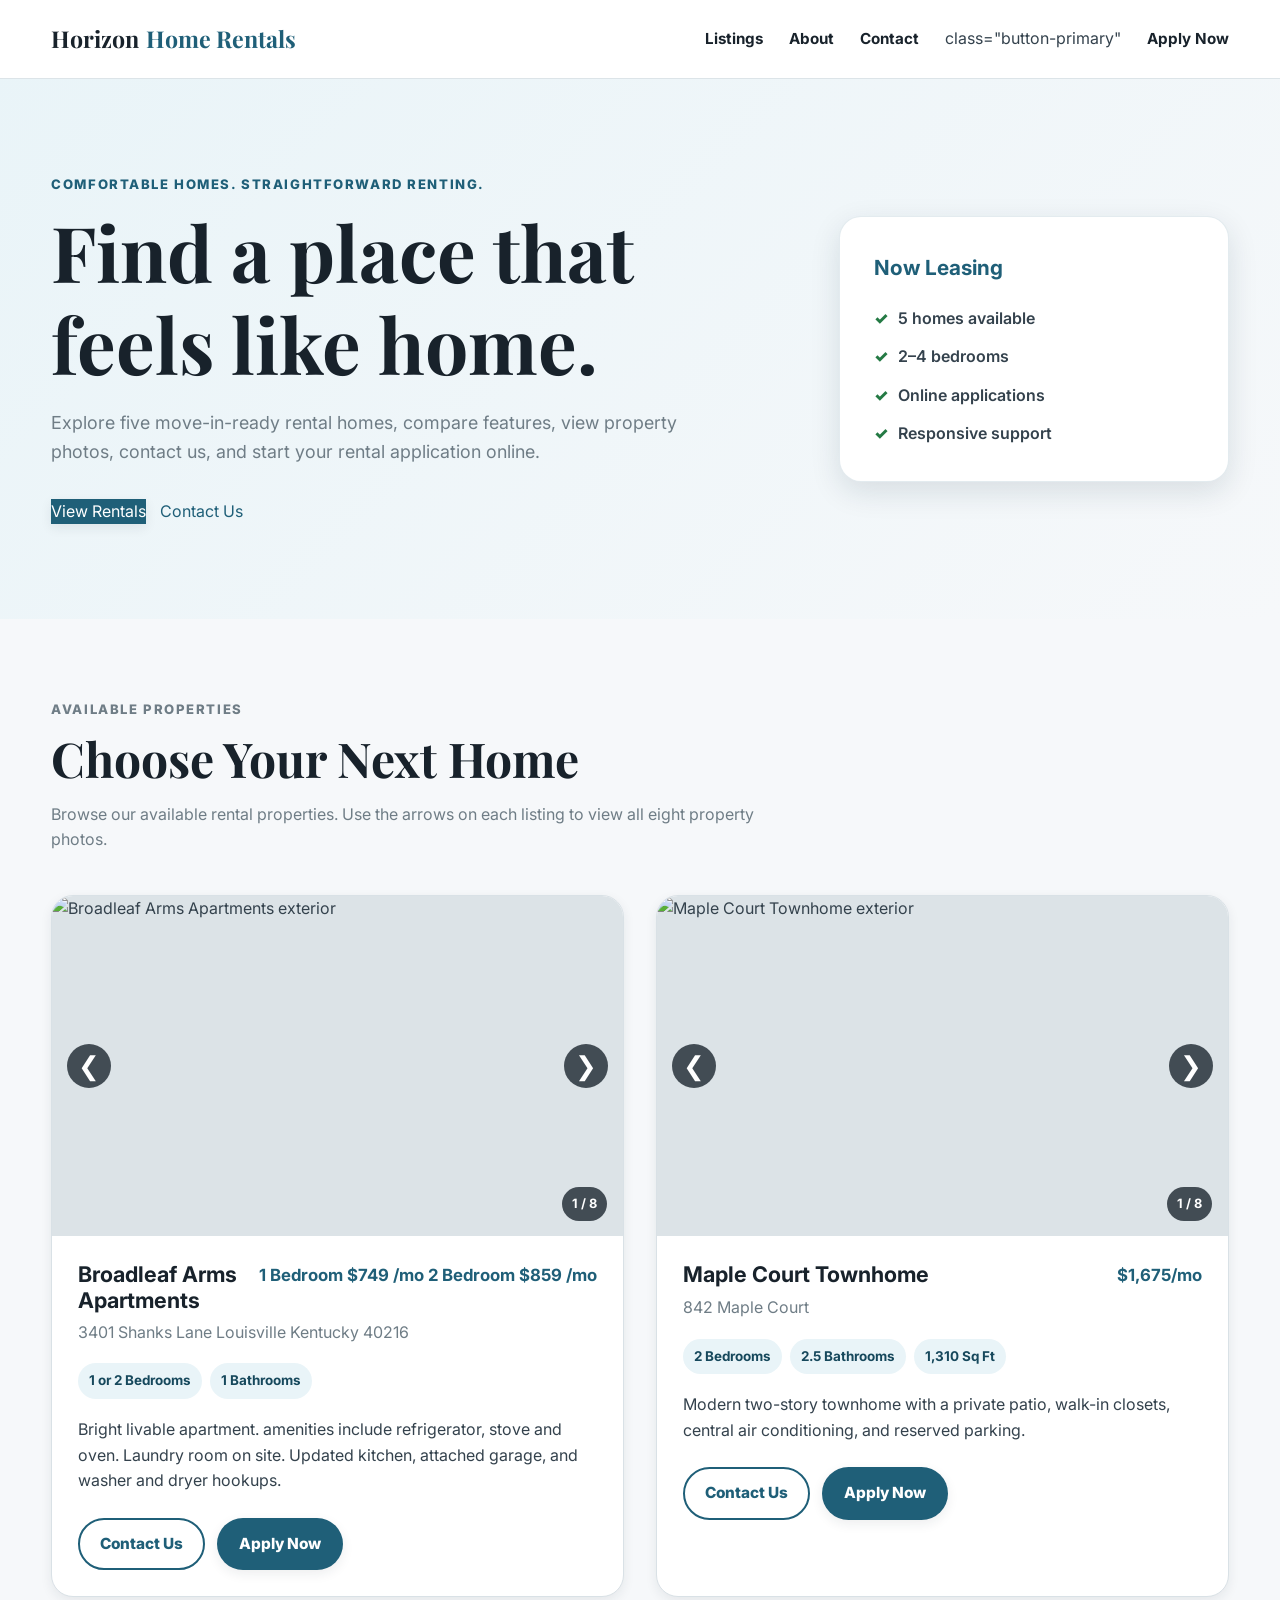
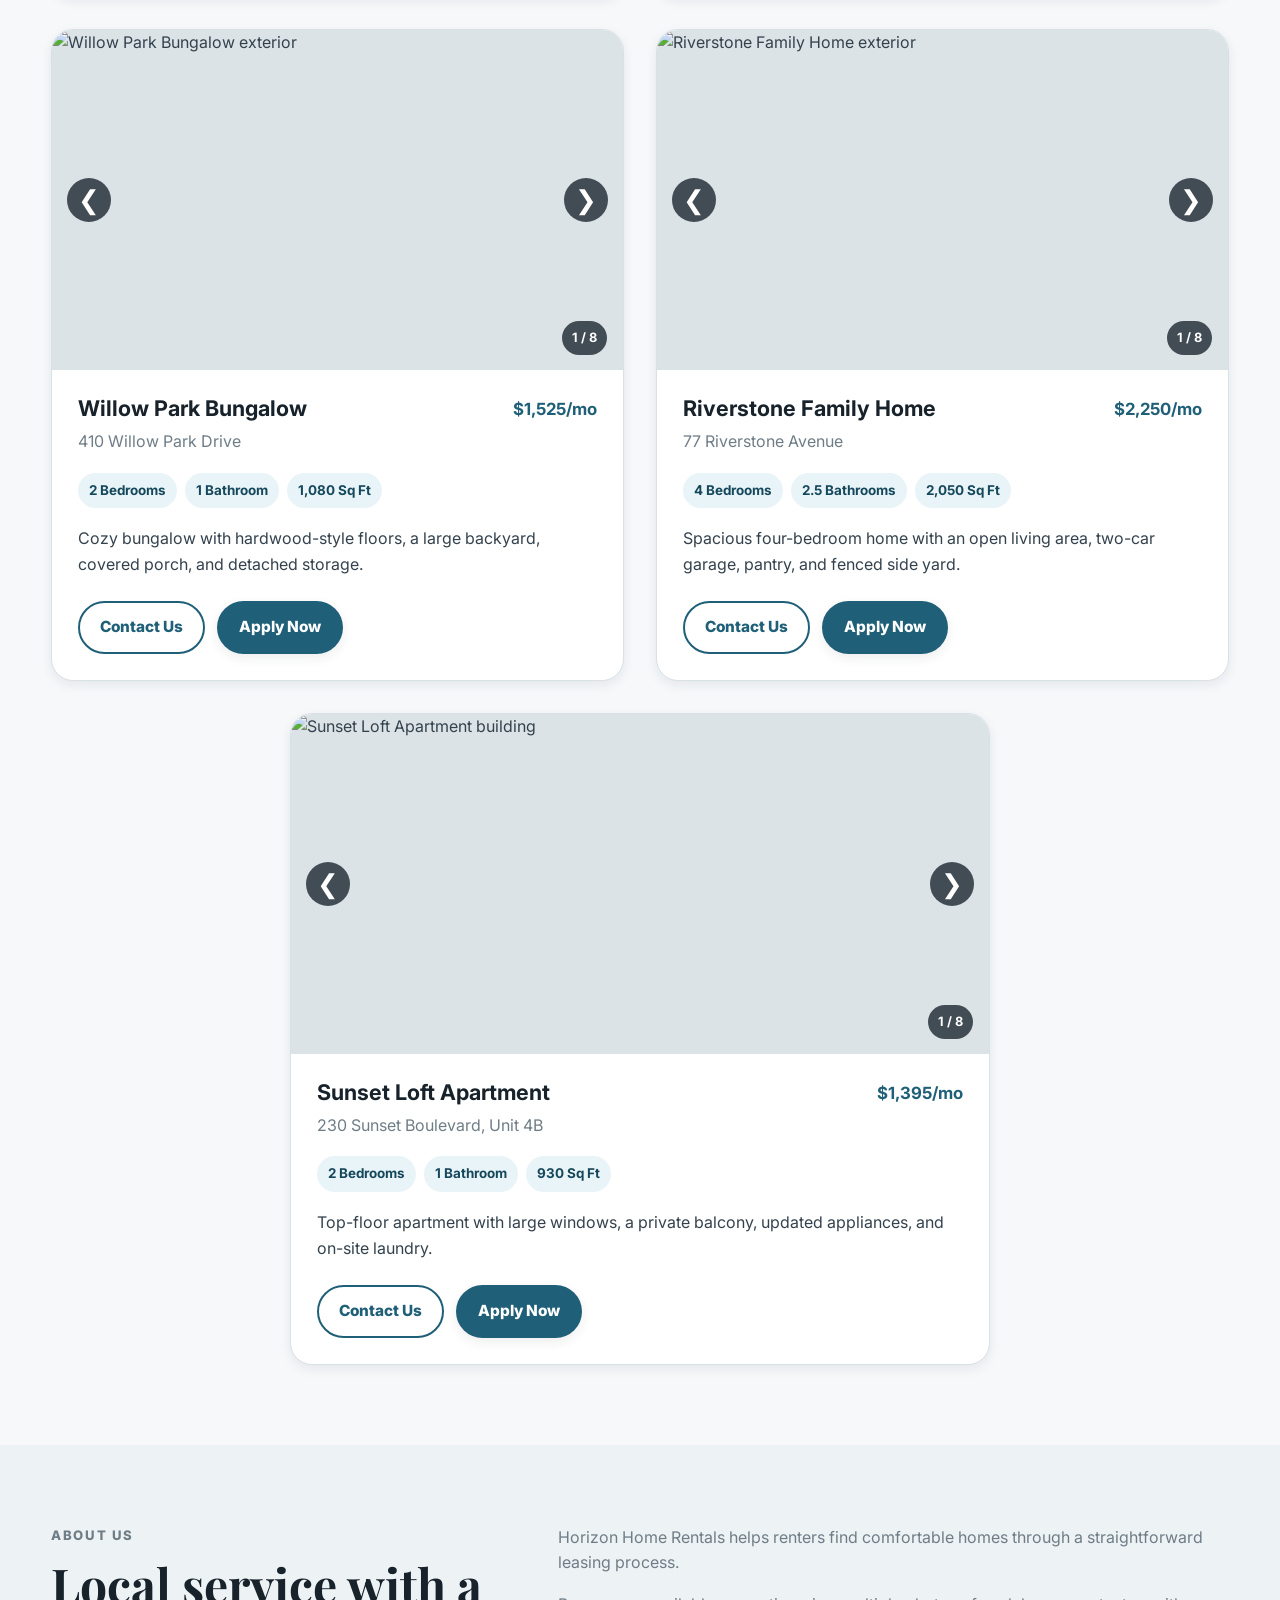
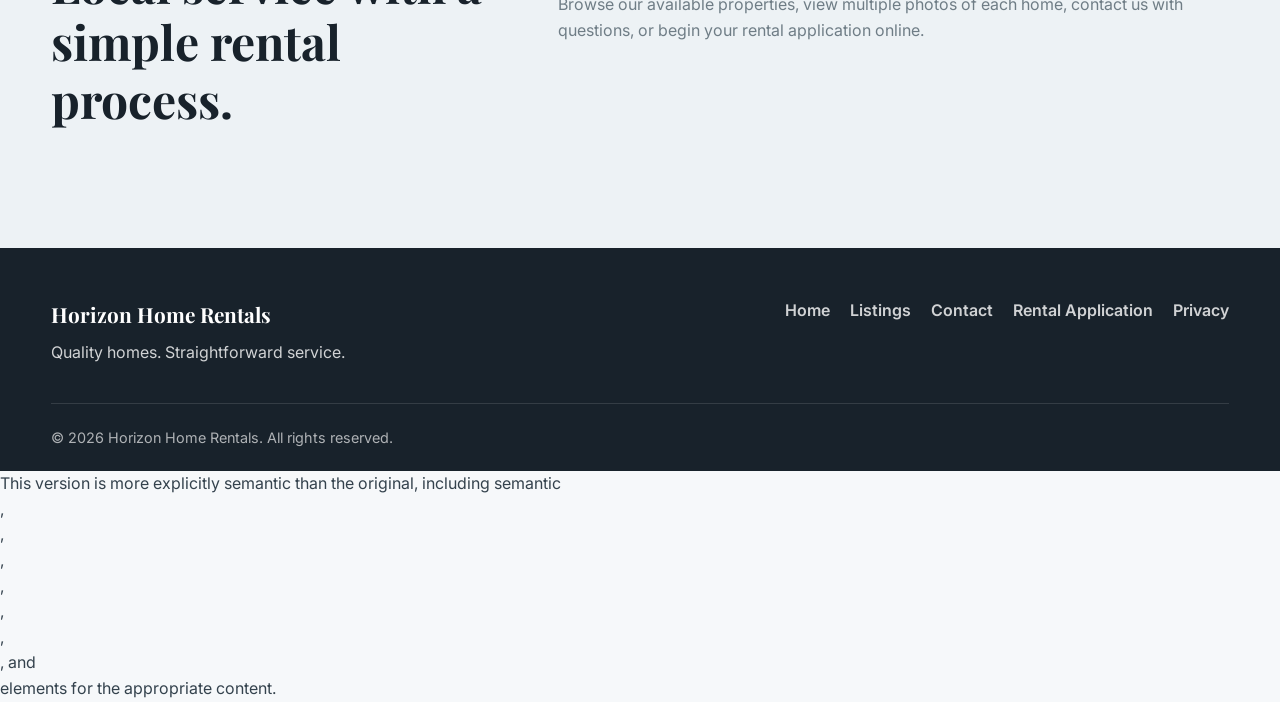
==== commit 30e1afd5: "Refactor button classes in index.html Removed redundant 'button' class from links." ====
--- a/index.html
+++ b/index.html
@@ -103,7 +103,7 @@
         <a href="contact.html">
           Contact
         </a>
-          class="button button-primary"
+          class="button-primary"
         <a href="https://form.jotform.com/262532139626054"
         >
        Apply Now
@@ -154,14 +154,14 @@
           <div class="hero-actions">
 
             <a
-              class="button button-primary"
+              class="button-primary"
               href="#listings"
             >
               View Rentals
             </a>
 
             <a
-              class="button button-secondary"
+              class="button-secondary"
               href="contact.html"
             >
               Contact Us
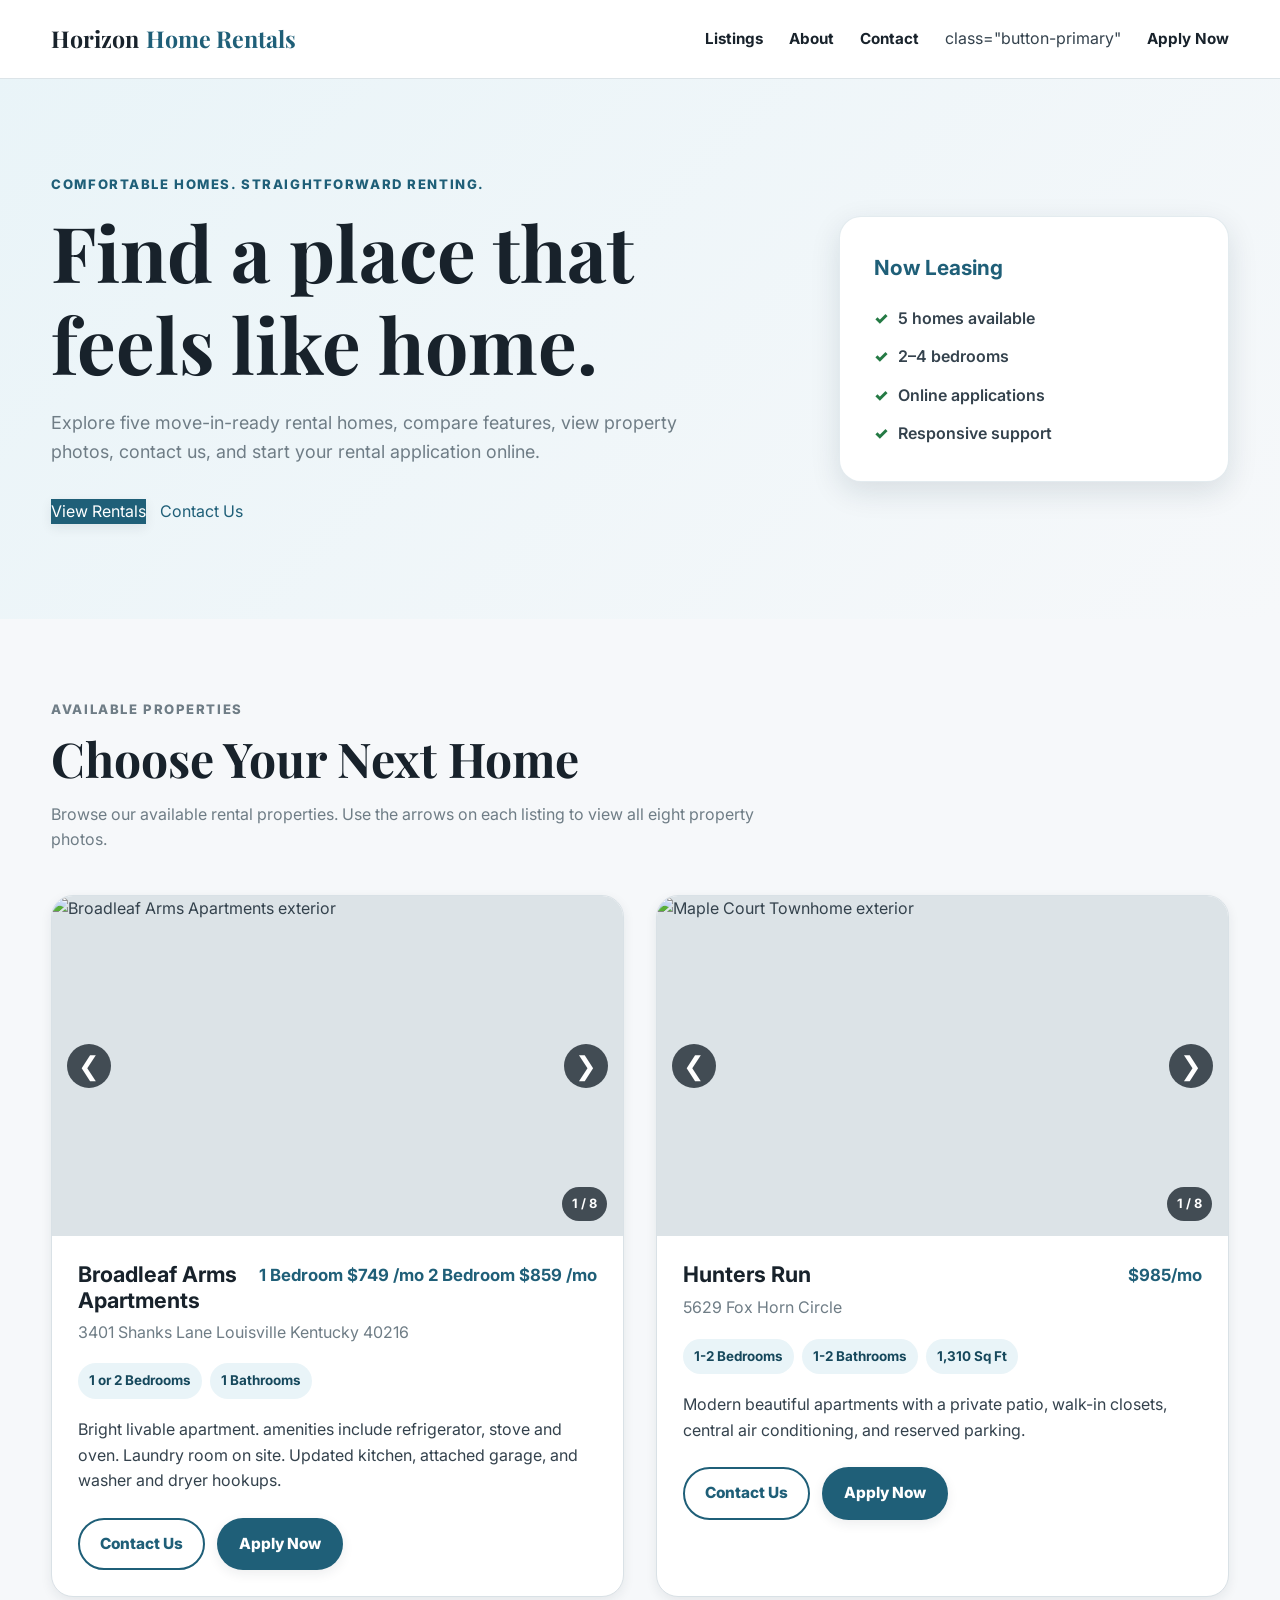
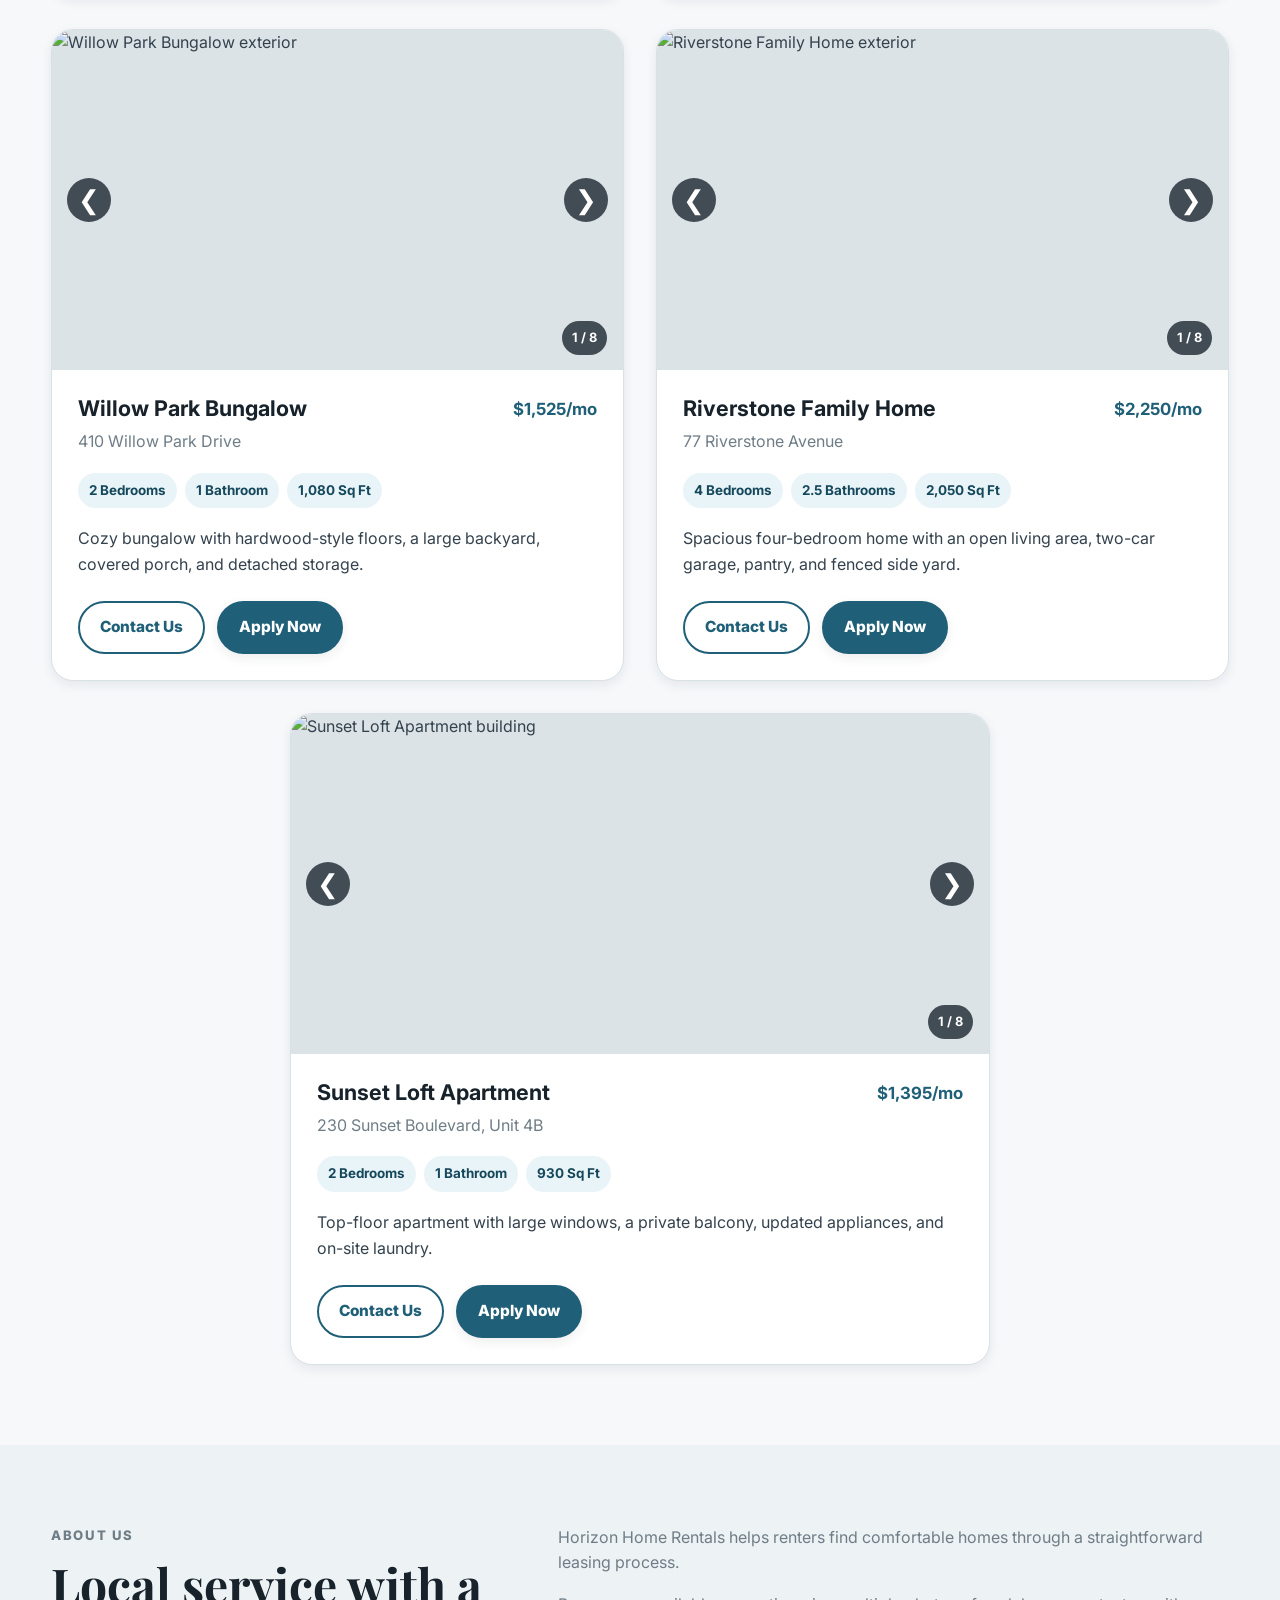
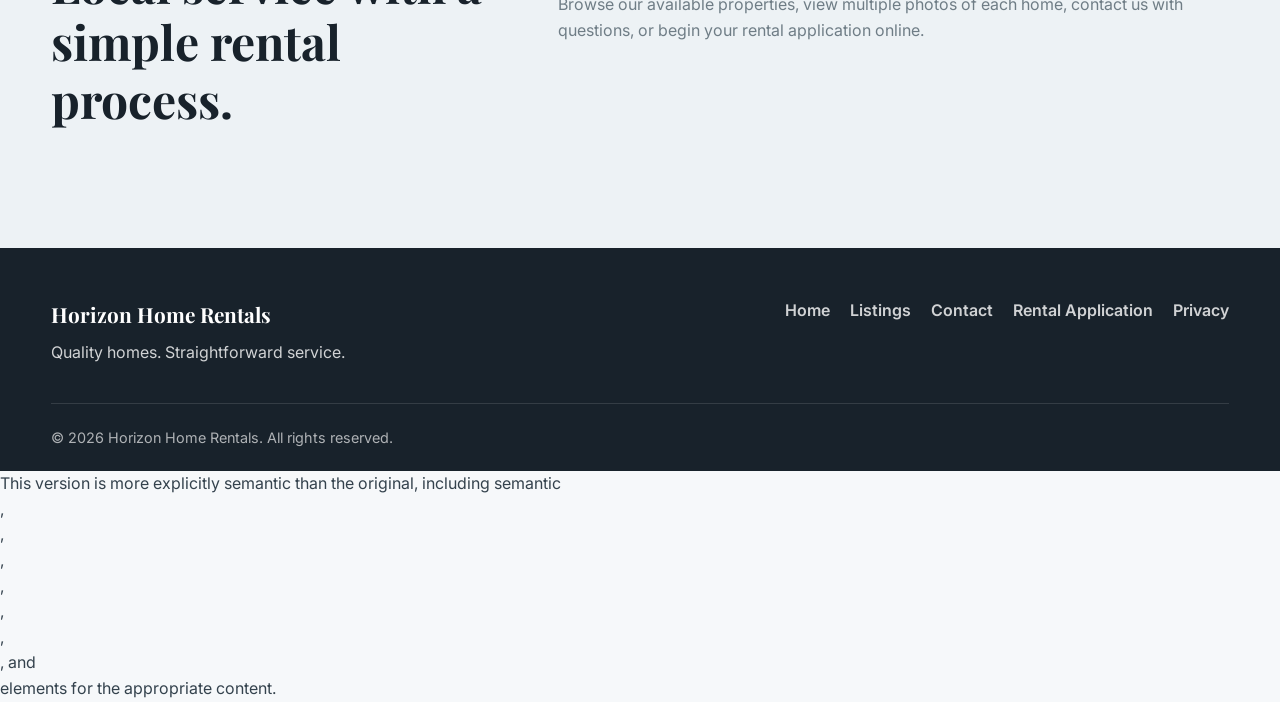
==== commit a659dd3c: "Update listing details for Hunters Run property" ====
--- a/index.html
+++ b/index.html
@@ -398,14 +398,14 @@
           ========================== -->
           <article
             class="listing-card"
-            data-listing="maple-court"
+            data-listing="Hunters Run"
           >
 
 
             <div
               class="slideshow"
               data-slideshow
-              aria-label="Maple Court Townhome photo slideshow"
+              aria-label="Hunters Run Townhome photo slideshow"
             >
 
               <img
@@ -489,18 +489,18 @@
               <header class="listing-title-row">
 
                 <h3>
-                  Maple Court Townhome
+                  Hunters Run 
                 </h3>
 
                 <strong>
-                  $1,675/mo
+                  $985/mo
                 </strong>
 
               </header>
 
 
               <address class="address">
-                842 Maple Court
+                5629 Fox Horn Circle
               </address>
 
 
@@ -508,14 +508,14 @@
                 class="facts"
                 aria-label="Property details"
               >
-                <li>2 Bedrooms</li>
-                <li>2.5 Bathrooms</li>
+                <li>1-2 Bedrooms</li>
+                <li>1-2 Bathrooms</li>
                 <li>1,310 Sq Ft</li>
               </ul>
 
 
               <p>
-                Modern two-story townhome with a
+                Modern beautiful apartments with a
                 private patio, walk-in closets,
                 central air conditioning, and
                 reserved parking.
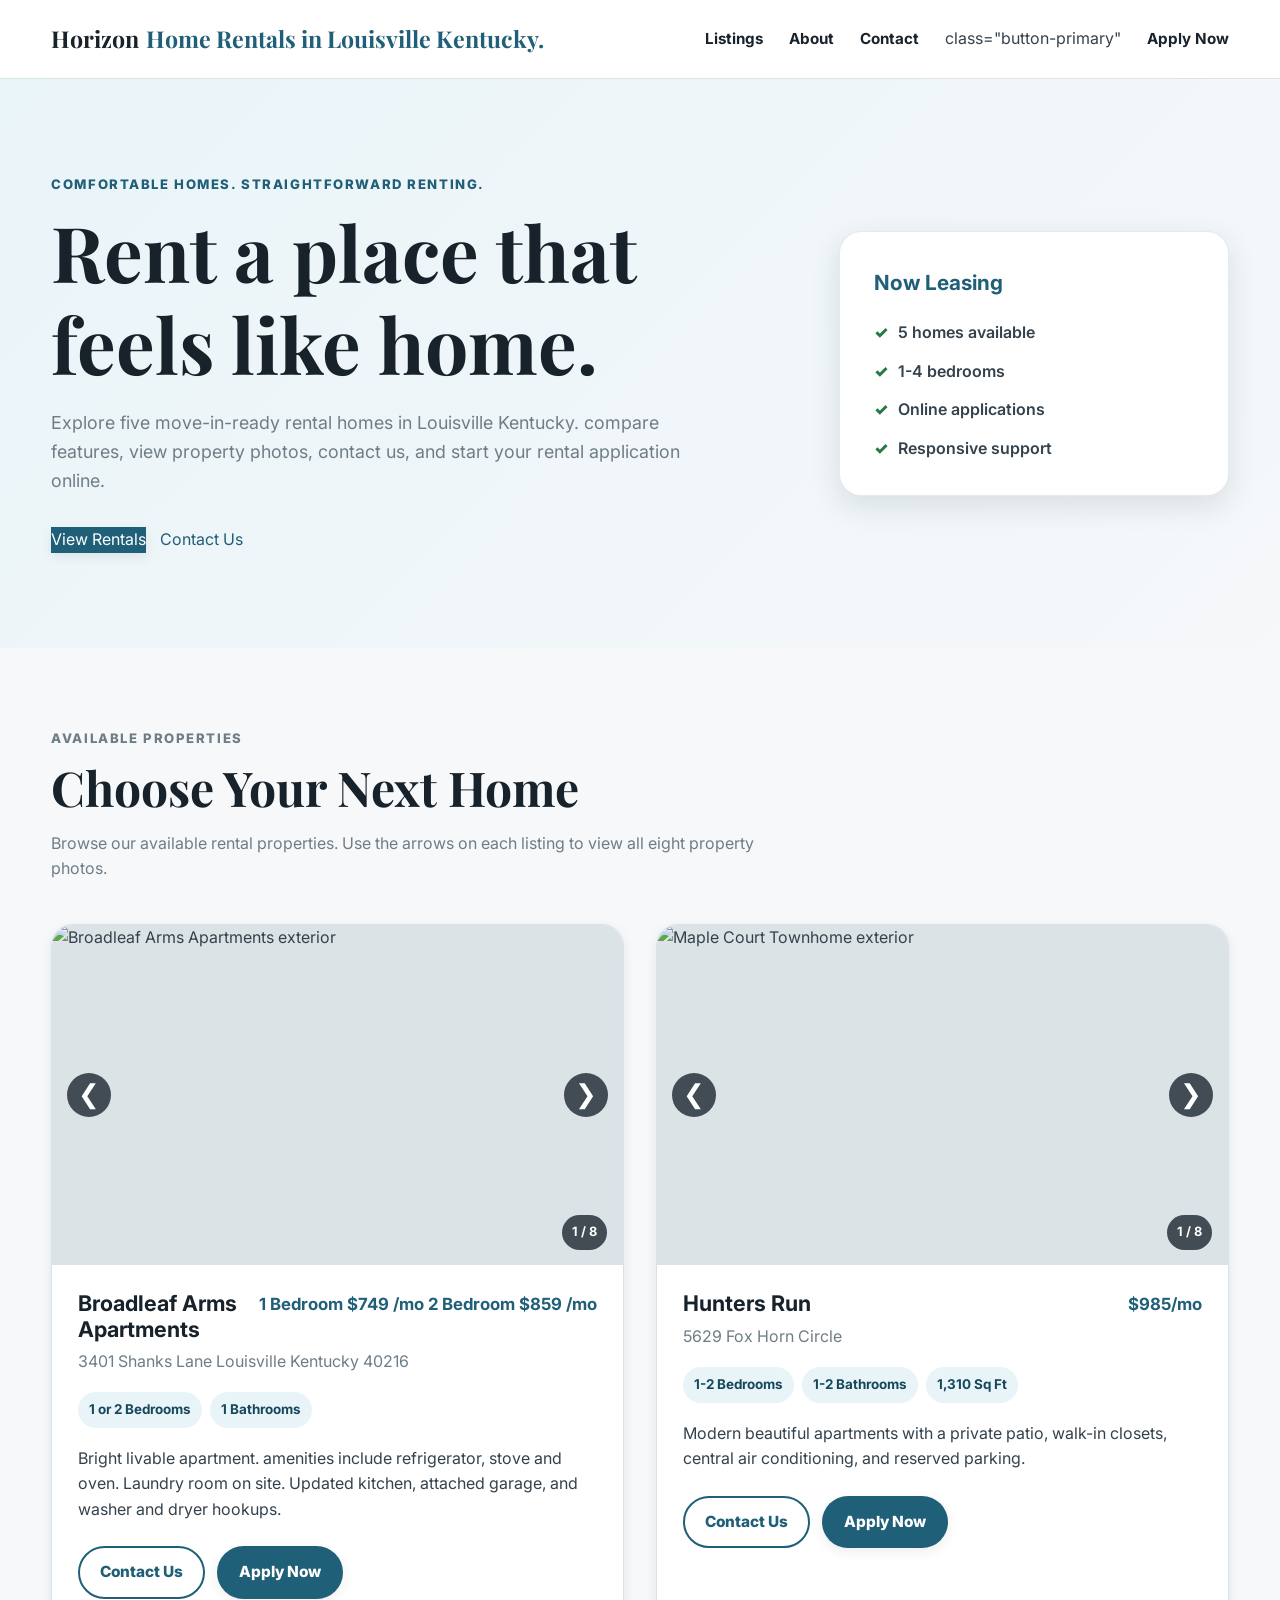
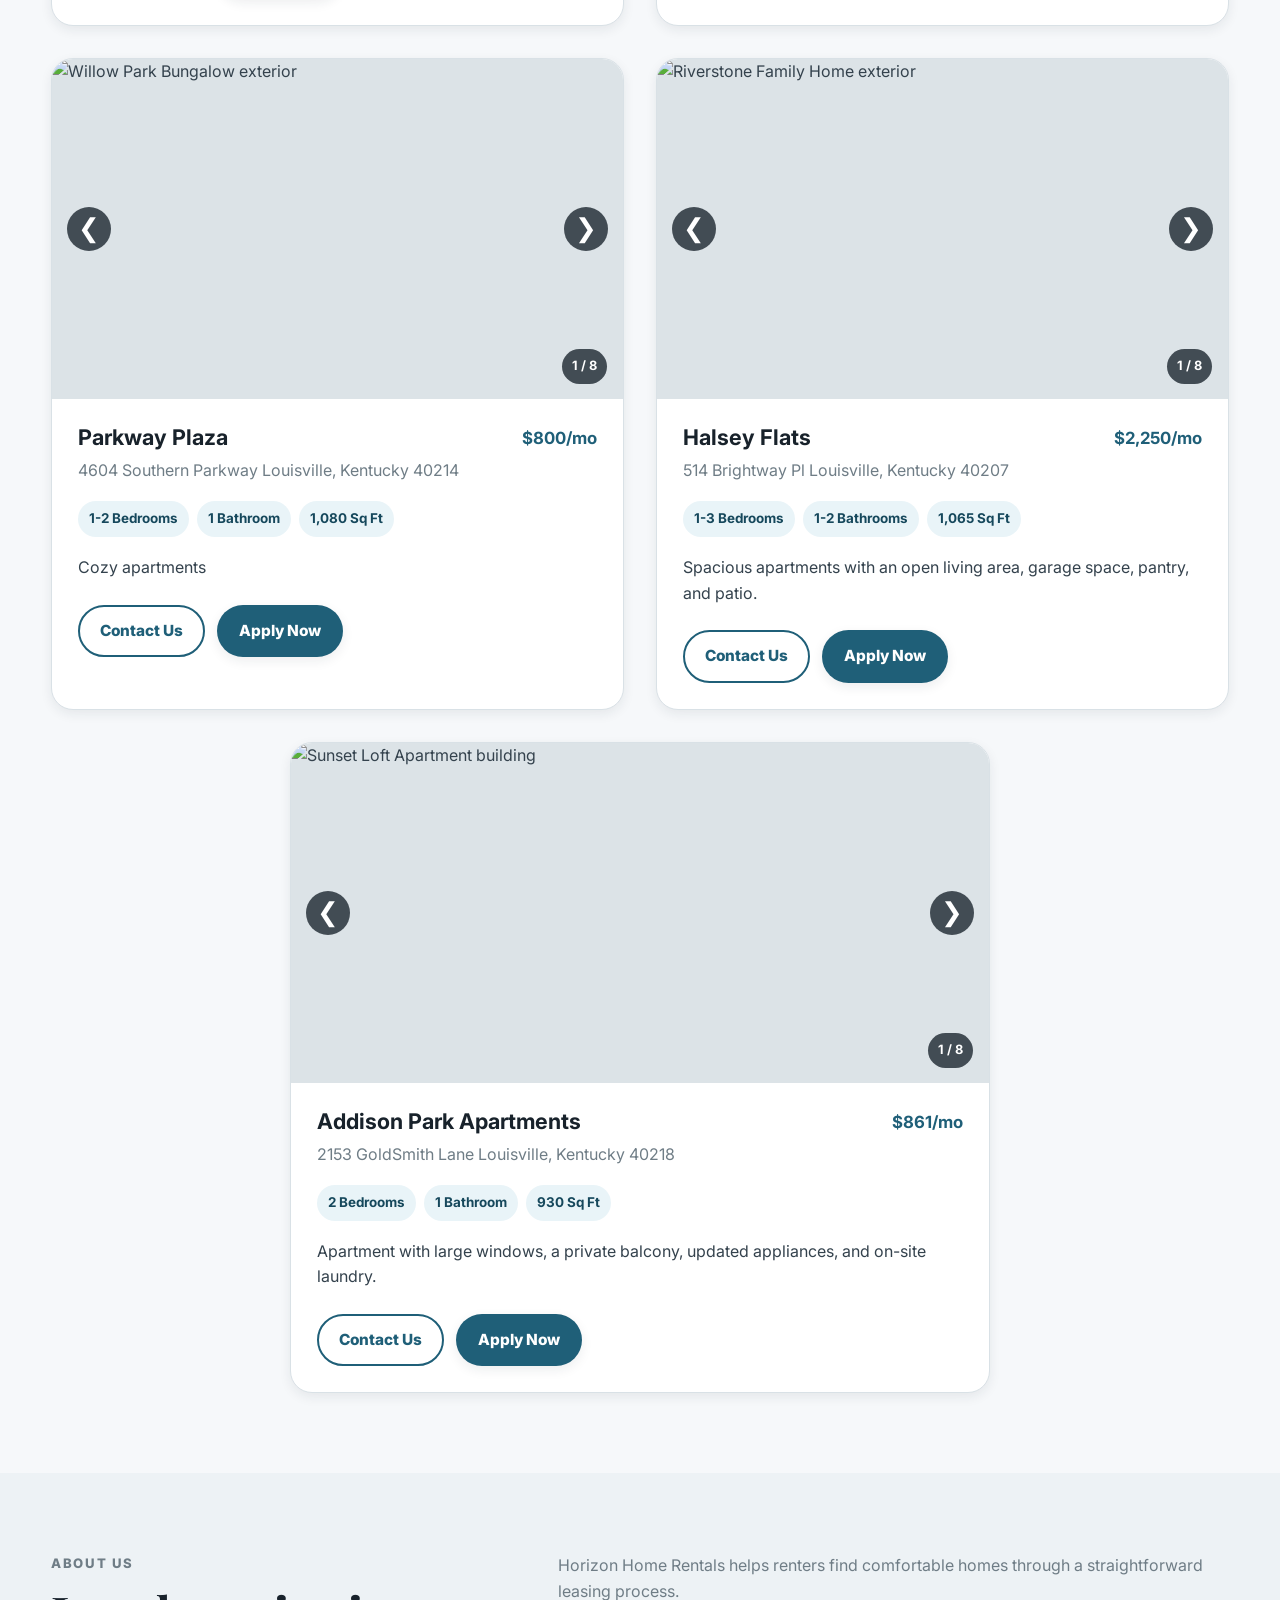
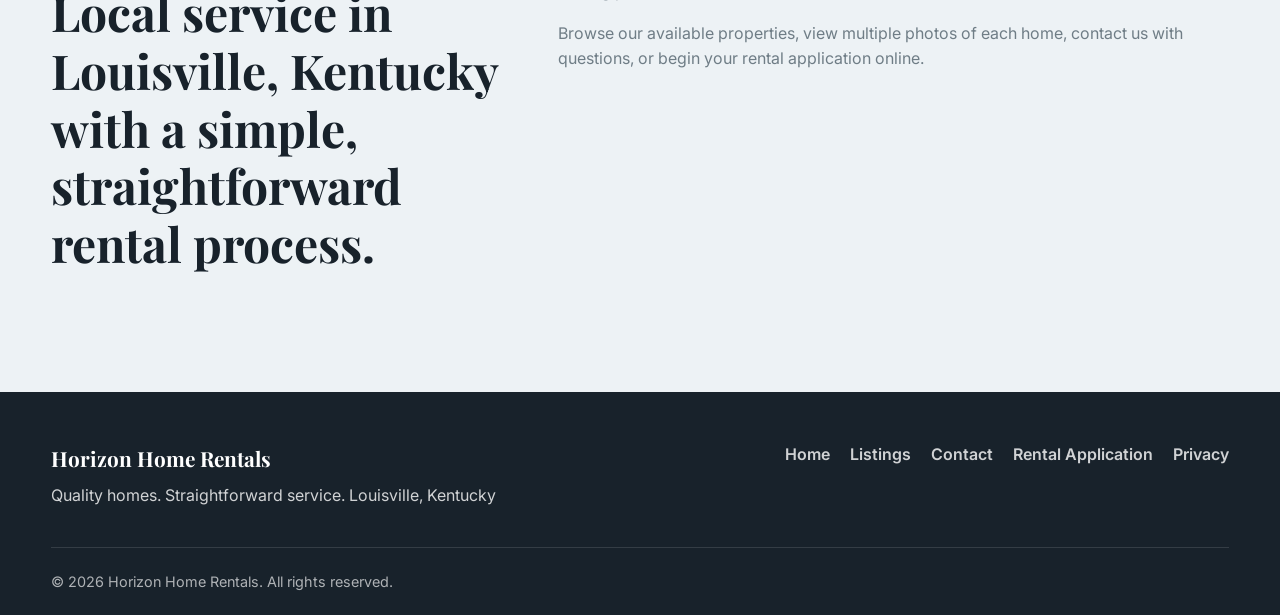
==== commit 186a6c78: "Revise property details and descriptions in index.html Updated property listings and descriptions to" ====
--- a/index.html
+++ b/index.html
@@ -11,7 +11,7 @@
 
   <meta
     name="description"
-    content="Browse available rental homes, view property photos, contact us, and apply online."
+    content="Browse available rental homes in Louisville, Kentucky. View property photos, contact us, and apply online."
   >
 
   <title>Horizon Home Rentals</title>
@@ -72,7 +72,7 @@
         aria-label="Horizon Home Rentals home"
       >
         Horizon
-        <span>Home Rentals</span>
+        <span>Home Rentals in Louisville Kentucky.</span>
       </a>
 
 
@@ -140,11 +140,11 @@
           </p>
 
           <h1 id="hero-title">
-            Find a place that feels like home.
+            Rent a place that feels like home.
           </h1>
 
           <p class="hero-copy">
-            Explore five move-in-ready rental homes,
+            Explore five move-in-ready rental homes in Louisville Kentucky.
             compare features, view property photos,
             contact us, and start your rental
             application online.
@@ -186,7 +186,7 @@
           </span>
 
           <span>
-            2–4 bedrooms
+            1-4 bedrooms
           </span>
 
           <span>
@@ -551,7 +551,7 @@
           ========================== -->
           <article
             class="listing-card"
-            data-listing="willow-park"
+            data-listing="Parkway Plaza"
           >
 
 
@@ -642,18 +642,18 @@
               <header class="listing-title-row">
 
                 <h3>
-                  Willow Park Bungalow
+                  Parkway Plaza
                 </h3>
 
                 <strong>
-                  $1,525/mo
+                  $800/mo
                 </strong>
 
               </header>
 
 
               <address class="address">
-                410 Willow Park Drive
+                4604 Southern Parkway Louisville, Kentucky 40214
               </address>
 
 
@@ -661,16 +661,14 @@
                 class="facts"
                 aria-label="Property details"
               >
-                <li>2 Bedrooms</li>
+                <li>1-2 Bedrooms</li>
                 <li>1 Bathroom</li>
                 <li>1,080 Sq Ft</li>
               </ul>
 
 
               <p>
-                Cozy bungalow with hardwood-style
-                floors, a large backyard, covered
-                porch, and detached storage.
+                Cozy apartments 
               </p>
 
 
@@ -794,7 +792,7 @@
               <header class="listing-title-row">
 
                 <h3>
-                  Riverstone Family Home
+                  Halsey Flats
                 </h3>
 
                 <strong>
@@ -805,7 +803,7 @@
 
 
               <address class="address">
-                77 Riverstone Avenue
+                514 Brightway Pl Louisville, Kentucky 40207
               </address>
 
 
@@ -813,16 +811,16 @@
                 class="facts"
                 aria-label="Property details"
               >
-                <li>4 Bedrooms</li>
-                <li>2.5 Bathrooms</li>
-                <li>2,050 Sq Ft</li>
+                <li>1-3 Bedrooms</li>
+                <li>1-2 Bathrooms</li>
+                <li>1,065 Sq Ft</li>
               </ul>
 
 
               <p>
-                Spacious four-bedroom home with
-                an open living area, two-car garage,
-                pantry, and fenced side yard.
+                Spacious apartments with
+                an open living area, garage space,
+                pantry, and patio.
               </p>
 
 
@@ -855,14 +853,14 @@
           ========================== -->
           <article
             class="listing-card"
-            data-listing="sunset-loft"
+            data-listing="Addison Park Apartments "
           >
 
 
             <div
               class="slideshow"
               data-slideshow
-              aria-label="Sunset Loft Apartment photo slideshow"
+              aria-label="Addison Park Apartments"
             >
 
               <img
@@ -946,18 +944,18 @@
               <header class="listing-title-row">
 
                 <h3>
-                  Sunset Loft Apartment
+                  Addison Park Apartments
                 </h3>
 
                 <strong>
-                  $1,395/mo
+                  $861/mo
                 </strong>
 
               </header>
 
 
               <address class="address">
-                230 Sunset Boulevard, Unit 4B
+                2153 GoldSmith Lane Louisville, Kentucky 40218
               </address>
 
 
@@ -972,7 +970,7 @@
 
 
               <p>
-                Top-floor apartment with large
+                Apartment with large
                 windows, a private balcony,
                 updated appliances, and
                 on-site laundry.
@@ -1029,7 +1027,7 @@
           </p>
 
           <h2 id="about-title">
-            Local service with a simple rental process.
+            Local service in Louisville, Kentucky with a simple, straightforward rental process.
           </h2>
 
         </header>
@@ -1077,7 +1075,7 @@
         </strong>
 
         <p>
-          Quality homes. Straightforward service.
+          Quality homes. Straightforward service. Louisville, Kentucky
         </p>
 
       </section>
@@ -1129,4 +1127,3 @@
 
 </html>
 
-This version is more explicitly semantic than the original, including semantic <article>, <address>, <header>, <footer>, <aside>, <nav>, <section>, and <main> elements for the appropriate content.
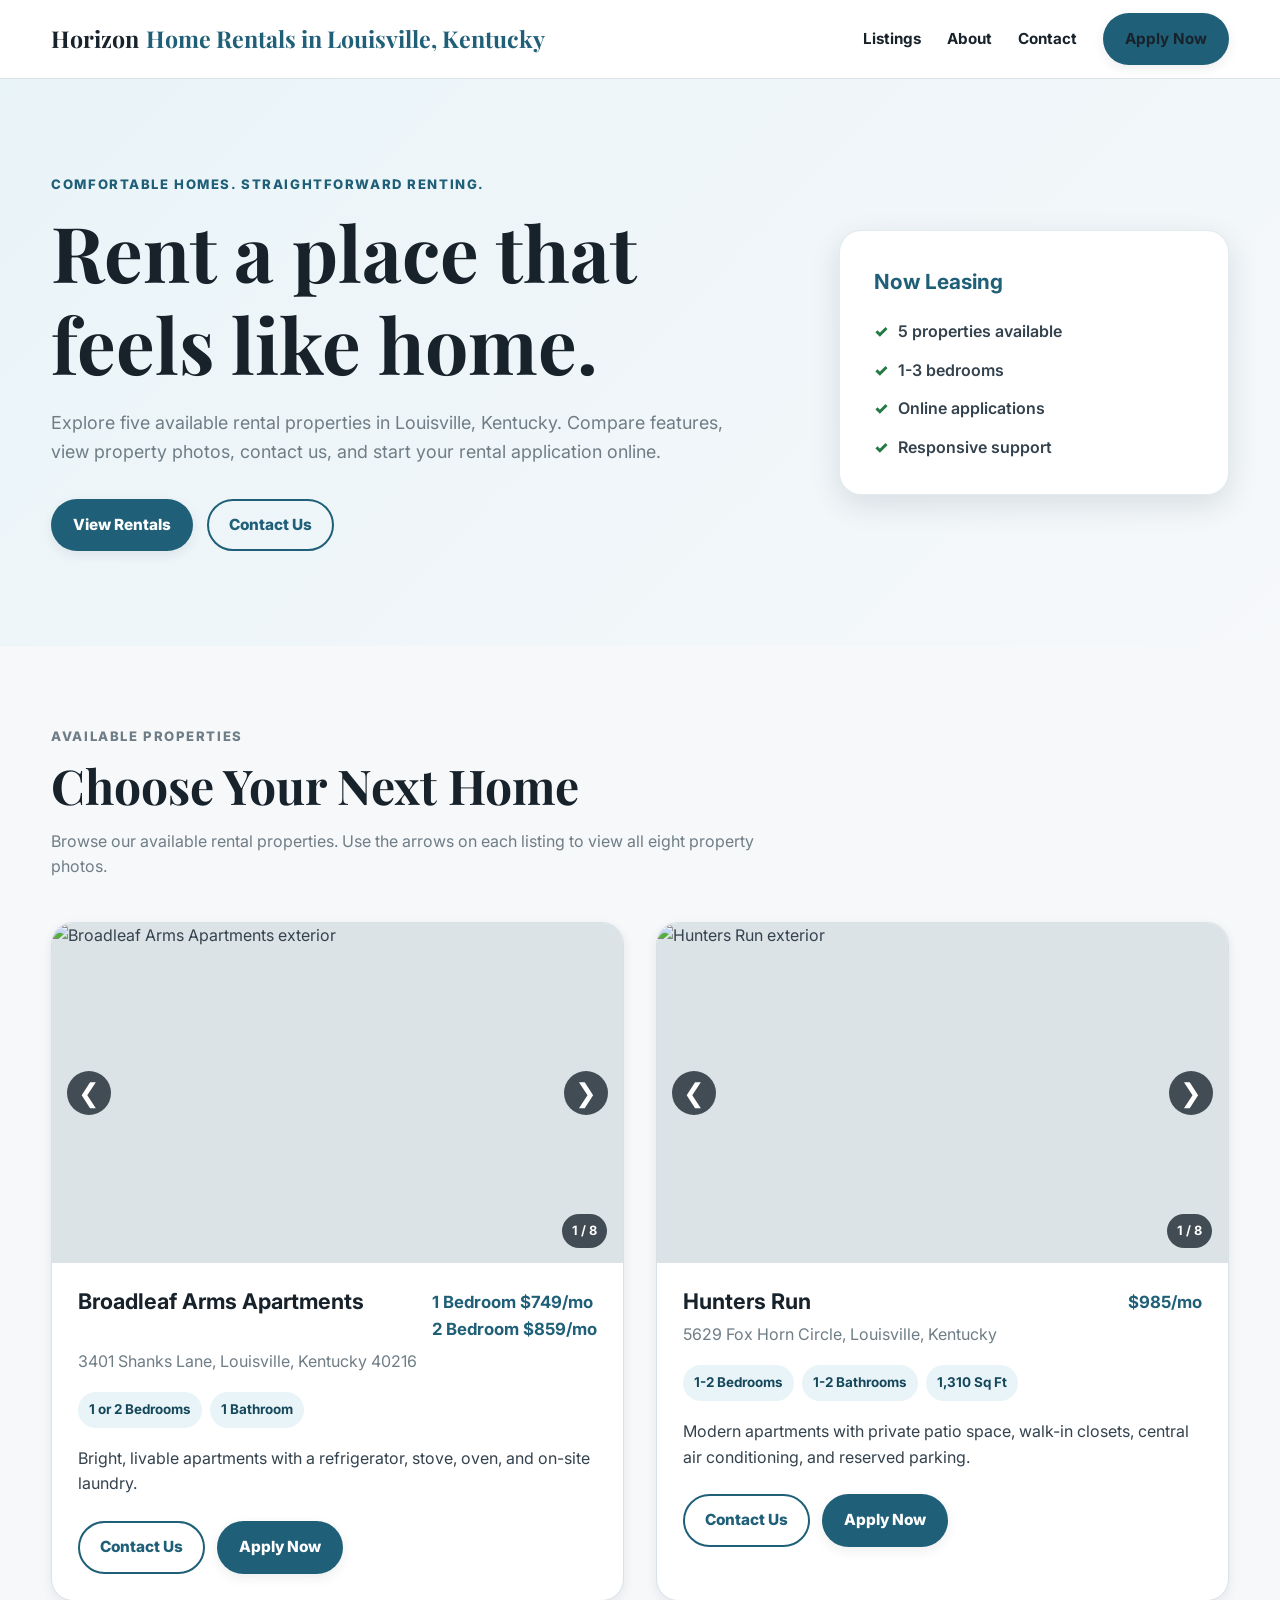
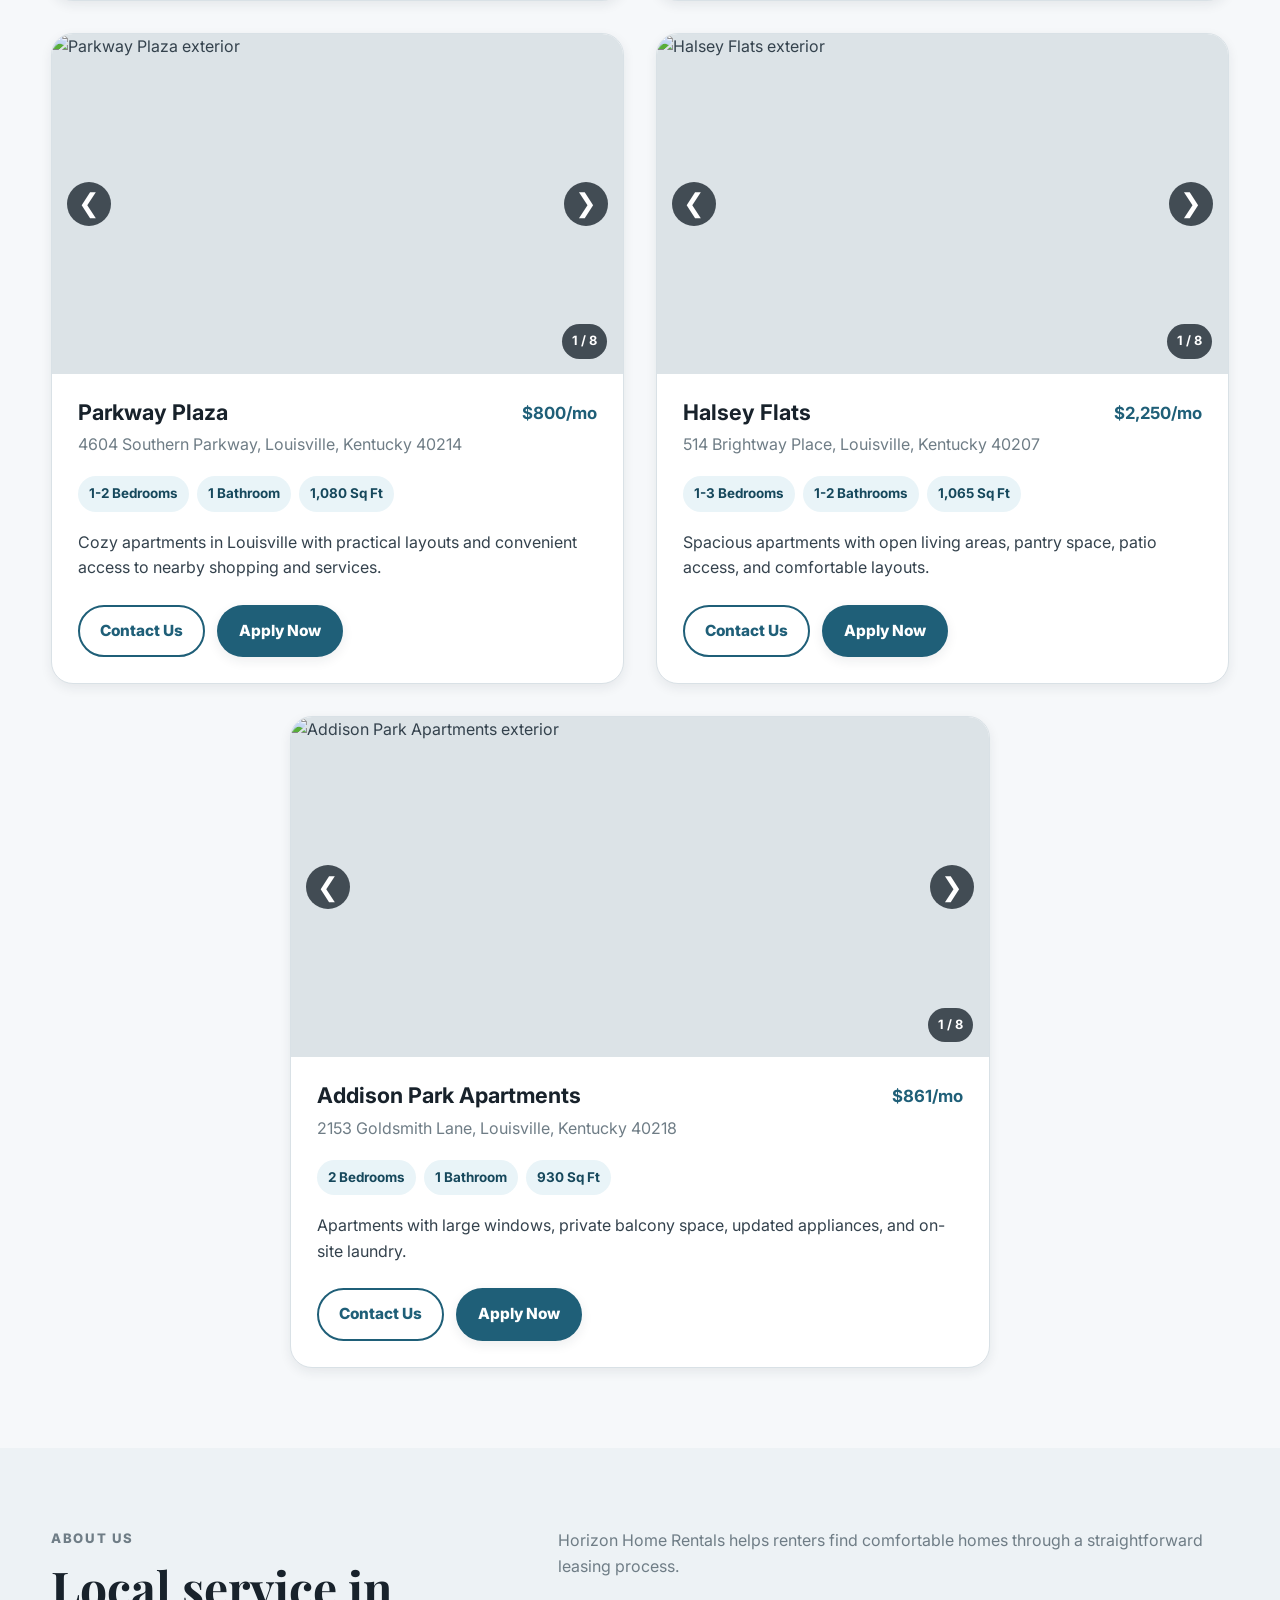
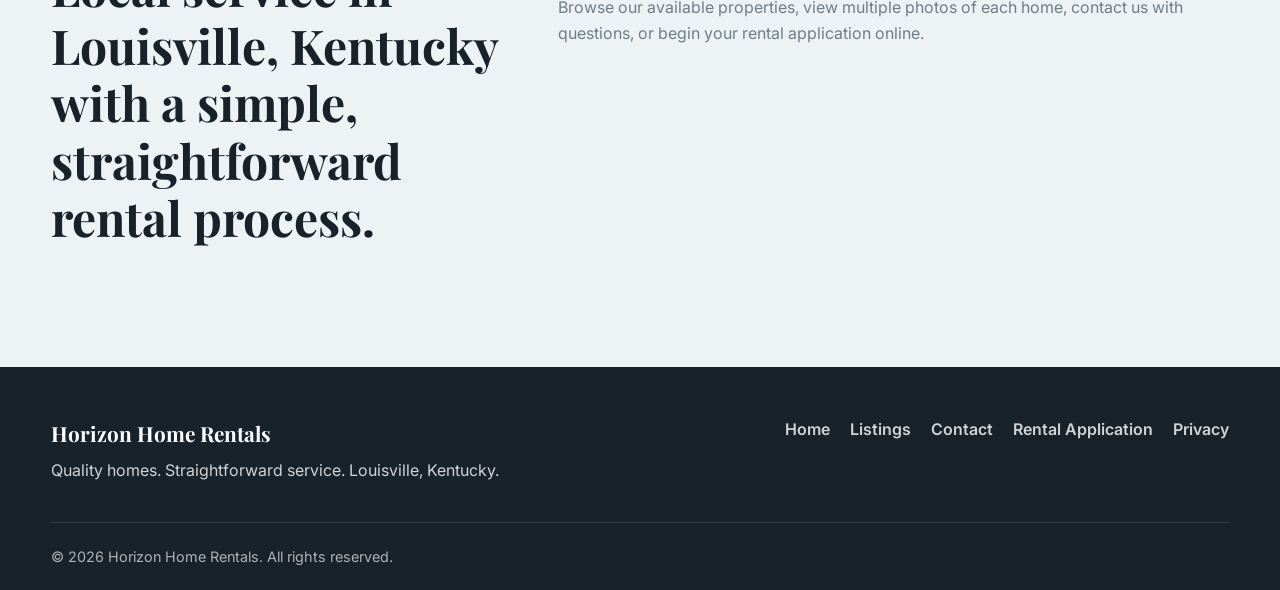
==== commit 09dae580: "Refactor HTML for clarity and consistency Updated various text elements for clarity and consistency," ====
--- a/index.html
+++ b/index.html
@@ -50,7 +50,6 @@
 
 <body>
 
-  <!-- Accessibility Skip Link -->
   <a
     class="skip-link"
     href="#main-content"
@@ -62,6 +61,7 @@
   <!-- =========================
        HEADER
   ========================== -->
+
   <header class="site-header">
 
     <div class="container nav-wrap">
@@ -72,7 +72,7 @@
         aria-label="Horizon Home Rentals home"
       >
         Horizon
-        <span>Home Rentals in Louisville Kentucky.</span>
+        <span>Home Rentals in Louisville, Kentucky</span>
       </a>
 
 
@@ -103,15 +103,17 @@
         <a href="contact.html">
           Contact
         </a>
-          class="button-primary"
-        <a href="https://form.jotform.com/262532139626054"
+
+        <a
+          class="button button-primary"
+          href="https://form.jotform.com/262532139626054"
         >
-       Apply Now
+          Apply Now
         </a>
 
       </nav>
 
-    </div> 
+    </div>
 
   </header>
 
@@ -119,12 +121,14 @@
   <!-- =========================
        MAIN CONTENT
   ========================== -->
+
   <main id="main-content">
 
 
     <!-- =========================
          HERO SECTION
     ========================== -->
+
     <section
       class="hero"
       aria-labelledby="hero-title"
@@ -132,7 +136,6 @@
 
       <div class="container hero-grid">
 
-
         <div class="hero-content">
 
           <p class="eyebrow">
@@ -144,24 +147,22 @@
           </h1>
 
           <p class="hero-copy">
-            Explore five move-in-ready rental homes in Louisville Kentucky.
-            compare features, view property photos,
-            contact us, and start your rental
-            application online.
+            Explore five available rental properties in Louisville, Kentucky.
+            Compare features, view property photos, contact us, and start your
+            rental application online.
           </p>
 
-
           <div class="hero-actions">
 
             <a
-              class="button-primary"
+              class="button button-primary"
               href="#listings"
             >
               View Rentals
             </a>
 
             <a
-              class="button-secondary"
+              class="button button-secondary"
               href="contact.html"
             >
               Contact Us
@@ -182,11 +183,11 @@
           </strong>
 
           <span>
-            5 homes available
+            5 properties available
           </span>
 
           <span>
-            1-4 bedrooms
+            1-3 bedrooms
           </span>
 
           <span>
@@ -199,16 +200,15 @@
 
         </aside>
 
-
       </div>
 
     </section>
-
 
 
     <!-- =========================
          RENTAL LISTINGS
     ========================== -->
+
     <section
       id="listings"
       class="section"
@@ -217,7 +217,6 @@
 
       <div class="container">
 
-
         <header class="section-heading">
 
           <p class="eyebrow">
@@ -230,12 +229,10 @@
 
           <p>
             Browse our available rental properties.
-            Use the arrows on each listing to view
-            all eight property photos.
+            Use the arrows on each listing to view all eight property photos.
           </p>
 
         </header>
-
 
 
         <div class="listing-grid">
@@ -244,11 +241,11 @@
           <!-- =========================
                LISTING 1
           ========================== -->
+
           <article
             class="listing-card"
             data-listing="Broadleaf Arms Apartments"
           >
-
 
             <div
               class="slideshow"
@@ -257,50 +254,50 @@
             >
 
               <img
-                src="https://picsum.photos/seed/cedar-ridge-1/1200/800"
+                src="https://picsum.photos/seed/broadleaf-arms-1/1200/800"
                 alt="Broadleaf Arms Apartments exterior"
                 class="slide active"
               >
 
               <img
-                src="https://picsum.photos/seed/cedar-ridge-2/1200/800"
+                src="https://picsum.photos/seed/broadleaf-arms-2/1200/800"
                 alt="Broadleaf Arms Apartments living area"
                 class="slide"
               >
 
               <img
-                src="https://picsum.photos/seed/cedar-ridge-3/1200/800"
+                src="https://picsum.photos/seed/broadleaf-arms-3/1200/800"
                 alt="Broadleaf Arms Apartments kitchen"
                 class="slide"
               >
 
               <img
-                src="https://picsum.photos/seed/cedar-ridge-4/1200/800"
+                src="https://picsum.photos/seed/broadleaf-arms-4/1200/800"
                 alt="Broadleaf Arms Apartments bedroom"
                 class="slide"
               >
 
               <img
-                src="https://picsum.photos/seed/cedar-ridge-5/1200/800"
+                src="https://picsum.photos/seed/broadleaf-arms-5/1200/800"
                 alt="Broadleaf Arms Apartments bathroom"
                 class="slide"
               >
 
               <img
-                src="https://picsum.photos/seed/cedar-ridge-6/1200/800"
-                alt="Broadleaf Arms Apartments bedroom"
-                class="slide"
-              >
-
-              <img
-                src="https://picsum.photos/seed/cedar-ridge-7/1200/800"
-                alt="Broadleaf Arms Apartments backyard"
-                class="slide"
-              >
-
-              <img
-                src="https://picsum.photos/seed/cedar-ridge-8/1200/800"
-                alt="Broadleaf Arms Apartments bathroom"
+                src="https://picsum.photos/seed/broadleaf-arms-6/1200/800"
+                alt="Broadleaf Arms Apartments additional room"
+                class="slide"
+              >
+
+              <img
+                src="https://picsum.photos/seed/broadleaf-arms-7/1200/800"
+                alt="Broadleaf Arms Apartments community area"
+                class="slide"
+              >
+
+              <img
+                src="https://picsum.photos/seed/broadleaf-arms-8/1200/800"
+                alt="Broadleaf Arms Apartments exterior area"
                 class="slide"
               >
 
@@ -316,7 +313,7 @@
               <button
                 class="slide-button next"
                 type="button"
-                aria-label="View next Cedar Ridge House photo"
+                aria-label="View next Broadleaf Arms Apartments photo"
               >
                 &#10095;
               </button>
@@ -337,19 +334,19 @@
               <header class="listing-title-row">
 
                 <h3>
-                  Broadleaf Arms Apartments 
+                  Broadleaf Arms Apartments
                 </h3>
 
                 <strong>
-                  1 Bedroom $749 /mo
-                  2 Bedroom $859 /mo
+                  1 Bedroom $749/mo<br>
+                  2 Bedroom $859/mo
                 </strong>
 
               </header>
 
 
               <address class="address">
-                3401 Shanks Lane Louisville Kentucky 40216
+                3401 Shanks Lane, Louisville, Kentucky 40216
               </address>
 
 
@@ -358,14 +355,13 @@
                 aria-label="Property details"
               >
                 <li>1 or 2 Bedrooms</li>
-                <li>1 Bathrooms</l>
+                <li>1 Bathroom</li>
               </ul>
 
 
               <p>
-                Bright livable apartment. amenities include refrigerator, stove and oven. Laundry room on site. Updated kitchen,
-                attached garage, and washer and
-                dryer hookups.
+                Bright, livable apartments with a refrigerator, stove,
+                oven, and on-site laundry.
               </p>
 
 
@@ -373,7 +369,7 @@
 
                 <a
                   class="button button-secondary"
-                  href="contact.html?property=Cedar%20Ridge%20House"
+                  href="contact.html?property=Broadleaf%20Arms%20Apartments"
                 >
                   Contact Us
                 </a>
@@ -392,67 +388,66 @@
           </article>
 
 
-
           <!-- =========================
                LISTING 2
           ========================== -->
+
           <article
             class="listing-card"
             data-listing="Hunters Run"
           >
 
-
             <div
               class="slideshow"
               data-slideshow
-              aria-label="Hunters Run Townhome photo slideshow"
+              aria-label="Hunters Run photo slideshow"
             >
 
               <img
-                src="https://picsum.photos/seed/maple-court-1/1200/800"
-                alt="Maple Court Townhome exterior"
+                src="https://picsum.photos/seed/hunters-run-1/1200/800"
+                alt="Hunters Run exterior"
                 class="slide active"
               >
 
               <img
-                src="https://picsum.photos/seed/maple-court-2/1200/800"
-                alt="Maple Court Townhome living room"
-                class="slide"
-              >
-
-              <img
-                src="https://picsum.photos/seed/maple-court-3/1200/800"
-                alt="Maple Court Townhome kitchen"
-                class="slide"
-              >
-
-              <img
-                src="https://picsum.photos/seed/maple-court-4/1200/800"
-                alt="Maple Court Townhome bedroom"
-                class="slide"
-              >
-
-              <img
-                src="https://picsum.photos/seed/maple-court-5/1200/800"
-                alt="Maple Court Townhome bathroom"
-                class="slide"
-              >
-
-              <img
-                src="https://picsum.photos/seed/maple-court-6/1200/800"
-                alt="Maple Court Townhome second bedroom"
-                class="slide"
-              >
-
-              <img
-                src="https://picsum.photos/seed/maple-court-7/1200/800"
-                alt="Maple Court Townhome patio"
-                class="slide"
-              >
-
-              <img
-                src="https://picsum.photos/seed/maple-court-8/1200/800"
-                alt="Maple Court Townhome parking area"
+                src="https://picsum.photos/seed/hunters-run-2/1200/800"
+                alt="Hunters Run living room"
+                class="slide"
+              >
+
+              <img
+                src="https://picsum.photos/seed/hunters-run-3/1200/800"
+                alt="Hunters Run kitchen"
+                class="slide"
+              >
+
+              <img
+                src="https://picsum.photos/seed/hunters-run-4/1200/800"
+                alt="Hunters Run bedroom"
+                class="slide"
+              >
+
+              <img
+                src="https://picsum.photos/seed/hunters-run-5/1200/800"
+                alt="Hunters Run bathroom"
+                class="slide"
+              >
+
+              <img
+                src="https://picsum.photos/seed/hunters-run-6/1200/800"
+                alt="Hunters Run additional bedroom"
+                class="slide"
+              >
+
+              <img
+                src="https://picsum.photos/seed/hunters-run-7/1200/800"
+                alt="Hunters Run patio"
+                class="slide"
+              >
+
+              <img
+                src="https://picsum.photos/seed/hunters-run-8/1200/800"
+                alt="Hunters Run parking area"
                 class="slide"
               >
 
@@ -460,7 +455,7 @@
               <button
                 class="slide-button prev"
                 type="button"
-                aria-label="View previous Maple Court Townhome photo"
+                aria-label="View previous Hunters Run photo"
               >
                 &#10094;
               </button>
@@ -468,7 +463,7 @@
               <button
                 class="slide-button next"
                 type="button"
-                aria-label="View next Maple Court Townhome photo"
+                aria-label="View next Hunters Run photo"
               >
                 &#10095;
               </button>
@@ -489,7 +484,7 @@
               <header class="listing-title-row">
 
                 <h3>
-                  Hunters Run 
+                  Hunters Run
                 </h3>
 
                 <strong>
@@ -500,7 +495,7 @@
 
 
               <address class="address">
-                5629 Fox Horn Circle
+                5629 Fox Horn Circle, Louisville, Kentucky
               </address>
 
 
@@ -515,10 +510,8 @@
 
 
               <p>
-                Modern beautiful apartments with a
-                private patio, walk-in closets,
-                central air conditioning, and
-                reserved parking.
+                Modern apartments with private patio space, walk-in closets,
+                central air conditioning, and reserved parking.
               </p>
 
 
@@ -526,7 +519,7 @@
 
                 <a
                   class="button button-secondary"
-                  href="contact.html?property=Maple%20Court%20Townhome"
+                  href="contact.html?property=Hunters%20Run"
                 >
                   Contact Us
                 </a>
@@ -545,67 +538,66 @@
           </article>
 
 
-
           <!-- =========================
                LISTING 3
           ========================== -->
+
           <article
             class="listing-card"
             data-listing="Parkway Plaza"
           >
 
-
             <div
               class="slideshow"
               data-slideshow
-              aria-label="Willow Park Bungalow photo slideshow"
+              aria-label="Parkway Plaza photo slideshow"
             >
 
               <img
-                src="https://picsum.photos/seed/willow-park-1/1200/800"
-                alt="Willow Park Bungalow exterior"
+                src="https://picsum.photos/seed/parkway-plaza-1/1200/800"
+                alt="Parkway Plaza exterior"
                 class="slide active"
               >
 
               <img
-                src="https://picsum.photos/seed/willow-park-2/1200/800"
-                alt="Willow Park Bungalow living area"
-                class="slide"
-              >
-
-              <img
-                src="https://picsum.photos/seed/willow-park-3/1200/800"
-                alt="Willow Park Bungalow kitchen"
-                class="slide"
-              >
-
-              <img
-                src="https://picsum.photos/seed/willow-park-4/1200/800"
-                alt="Willow Park Bungalow bedroom"
-                class="slide"
-              >
-
-              <img
-                src="https://picsum.photos/seed/willow-park-5/1200/800"
-                alt="Willow Park Bungalow bathroom"
-                class="slide"
-              >
-
-              <img
-                src="https://picsum.photos/seed/willow-park-6/1200/800"
-                alt="Willow Park Bungalow second bedroom"
-                class="slide"
-              >
-
-              <img
-                src="https://picsum.photos/seed/willow-park-7/1200/800"
-                alt="Willow Park Bungalow backyard"
-                class="slide"
-              >
-
-              <img
-                src="https://picsum.photos/seed/willow-park-8/1200/800"
-                alt="Willow Park Bungalow covered porch"
+                src="https://picsum.photos/seed/parkway-plaza-2/1200/800"
+                alt="Parkway Plaza living area"
+                class="slide"
+              >
+
+              <img
+                src="https://picsum.photos/seed/parkway-plaza-3/1200/800"
+                alt="Parkway Plaza kitchen"
+                class="slide"
+              >
+
+              <img
+                src="https://picsum.photos/seed/parkway-plaza-4/1200/800"
+                alt="Parkway Plaza bedroom"
+                class="slide"
+              >
+
+              <img
+                src="https://picsum.photos/seed/parkway-plaza-5/1200/800"
+                alt="Parkway Plaza bathroom"
+                class="slide"
+              >
+
+              <img
+                src="https://picsum.photos/seed/parkway-plaza-6/1200/800"
+                alt="Parkway Plaza additional room"
+                class="slide"
+              >
+
+              <img
+                src="https://picsum.photos/seed/parkway-plaza-7/1200/800"
+                alt="Parkway Plaza community area"
+                class="slide"
+              >
+
+              <img
+                src="https://picsum.photos/seed/parkway-plaza-8/1200/800"
+                alt="Parkway Plaza exterior area"
                 class="slide"
               >
 
@@ -613,7 +605,7 @@
               <button
                 class="slide-button prev"
                 type="button"
-                aria-label="View previous Willow Park Bungalow photo"
+                aria-label="View previous Parkway Plaza photo"
               >
                 &#10094;
               </button>
@@ -621,7 +613,7 @@
               <button
                 class="slide-button next"
                 type="button"
-                aria-label="View next Willow Park Bungalow photo"
+                aria-label="View next Parkway Plaza photo"
               >
                 &#10095;
               </button>
@@ -653,7 +645,7 @@
 
 
               <address class="address">
-                4604 Southern Parkway Louisville, Kentucky 40214
+                4604 Southern Parkway, Louisville, Kentucky 40214
               </address>
 
 
@@ -668,7 +660,8 @@
 
 
               <p>
-                Cozy apartments 
+                Cozy apartments in Louisville with practical layouts
+                and convenient access to nearby shopping and services.
               </p>
 
 
@@ -676,7 +669,7 @@
 
                 <a
                   class="button button-secondary"
-                  href="contact.html?property=Willow%20Park%20Bungalow"
+                  href="contact.html?property=Parkway%20Plaza"
                 >
                   Contact Us
                 </a>
@@ -695,67 +688,66 @@
           </article>
 
 
-
           <!-- =========================
                LISTING 4
           ========================== -->
+
           <article
             class="listing-card"
-            data-listing="riverstone"
+            data-listing="Halsey Flats"
           >
-
 
             <div
               class="slideshow"
               data-slideshow
-              aria-label="Riverstone Family Home photo slideshow"
+              aria-label="Halsey Flats photo slideshow"
             >
 
               <img
-                src="https://picsum.photos/seed/riverstone-1/1200/800"
-                alt="Riverstone Family Home exterior"
+                src="https://picsum.photos/seed/halsey-flats-1/1200/800"
+                alt="Halsey Flats exterior"
                 class="slide active"
               >
 
               <img
-                src="https://picsum.photos/seed/riverstone-2/1200/800"
-                alt="Riverstone Family Home living room"
-                class="slide"
-              >
-
-              <img
-                src="https://picsum.photos/seed/riverstone-3/1200/800"
-                alt="Riverstone Family Home kitchen"
-                class="slide"
-              >
-
-              <img
-                src="https://picsum.photos/seed/riverstone-4/1200/800"
-                alt="Riverstone Family Home primary bedroom"
-                class="slide"
-              >
-
-              <img
-                src="https://picsum.photos/seed/riverstone-5/1200/800"
-                alt="Riverstone Family Home bathroom"
-                class="slide"
-              >
-
-              <img
-                src="https://picsum.photos/seed/riverstone-6/1200/800"
-                alt="Riverstone Family Home additional bedroom"
-                class="slide"
-              >
-
-              <img
-                src="https://picsum.photos/seed/riverstone-7/1200/800"
-                alt="Riverstone Family Home backyard"
-                class="slide"
-              >
-
-              <img
-                src="https://picsum.photos/seed/riverstone-8/1200/800"
-                alt="Riverstone Family Home garage"
+                src="https://picsum.photos/seed/halsey-flats-2/1200/800"
+                alt="Halsey Flats living room"
+                class="slide"
+              >
+
+              <img
+                src="https://picsum.photos/seed/halsey-flats-3/1200/800"
+                alt="Halsey Flats kitchen"
+                class="slide"
+              >
+
+              <img
+                src="https://picsum.photos/seed/halsey-flats-4/1200/800"
+                alt="Halsey Flats bedroom"
+                class="slide"
+              >
+
+              <img
+                src="https://picsum.photos/seed/halsey-flats-5/1200/800"
+                alt="Halsey Flats bathroom"
+                class="slide"
+              >
+
+              <img
+                src="https://picsum.photos/seed/halsey-flats-6/1200/800"
+                alt="Halsey Flats additional bedroom"
+                class="slide"
+              >
+
+              <img
+                src="https://picsum.photos/seed/halsey-flats-7/1200/800"
+                alt="Halsey Flats patio"
+                class="slide"
+              >
+
+              <img
+                src="https://picsum.photos/seed/halsey-flats-8/1200/800"
+                alt="Halsey Flats exterior area"
                 class="slide"
               >
 
@@ -763,7 +755,7 @@
               <button
                 class="slide-button prev"
                 type="button"
-                aria-label="View previous Riverstone Family Home photo"
+                aria-label="View previous Halsey Flats photo"
               >
                 &#10094;
               </button>
@@ -771,7 +763,7 @@
               <button
                 class="slide-button next"
                 type="button"
-                aria-label="View next Riverstone Family Home photo"
+                aria-label="View next Halsey Flats photo"
               >
                 &#10095;
               </button>
@@ -803,7 +795,7 @@
 
 
               <address class="address">
-                514 Brightway Pl Louisville, Kentucky 40207
+                514 Brightway Place, Louisville, Kentucky 40207
               </address>
 
 
@@ -818,9 +810,8 @@
 
 
               <p>
-                Spacious apartments with
-                an open living area, garage space,
-                pantry, and patio.
+                Spacious apartments with open living areas,
+                pantry space, patio access, and comfortable layouts.
               </p>
 
 
@@ -828,160 +819,7 @@
 
                 <a
                   class="button button-secondary"
-                  href="contact.html?property=Riverstone%20Family%20Home"
-                >
-                  Contact Us
-                </a>
-
-                <a
-                  class="button button-primary"
-                  href="application.html?property=Riverstone%20Family%20Home"
-                >
-                  Apply Now
-                </a>
-
-              </footer>
-
-            </div>
-
-          </article>
-
-
-
-          <!-- =========================
-               LISTING 5
-          ========================== -->
-          <article
-            class="listing-card"
-            data-listing="Addison Park Apartments "
-          >
-
-
-            <div
-              class="slideshow"
-              data-slideshow
-              aria-label="Addison Park Apartments"
-            >
-
-              <img
-                src="https://picsum.photos/seed/sunset-loft-1/1200/800"
-                alt="Sunset Loft Apartment building"
-                class="slide active"
-              >
-
-              <img
-                src="https://picsum.photos/seed/sunset-loft-2/1200/800"
-                alt="Sunset Loft Apartment living room"
-                class="slide"
-              >
-
-              <img
-                src="https://picsum.photos/seed/sunset-loft-3/1200/800"
-                alt="Sunset Loft Apartment kitchen"
-                class="slide"
-              >
-
-              <img
-                src="https://picsum.photos/seed/sunset-loft-4/1200/800"
-                alt="Sunset Loft Apartment bedroom"
-                class="slide"
-              >
-
-              <img
-                src="https://picsum.photos/seed/sunset-loft-5/1200/800"
-                alt="Sunset Loft Apartment bathroom"
-                class="slide"
-              >
-
-              <img
-                src="https://picsum.photos/seed/sunset-loft-6/1200/800"
-                alt="Sunset Loft Apartment second bedroom"
-                class="slide"
-              >
-
-              <img
-                src="https://picsum.photos/seed/sunset-loft-7/1200/800"
-                alt="Sunset Loft Apartment balcony"
-                class="slide"
-              >
-
-              <img
-                src="https://picsum.photos/seed/sunset-loft-8/1200/800"
-                alt="Sunset Loft Apartment exterior area"
-                class="slide"
-              >
-
-
-              <button
-                class="slide-button prev"
-                type="button"
-                aria-label="View previous Sunset Loft Apartment photo"
-              >
-                &#10094;
-              </button>
-
-              <button
-                class="slide-button next"
-                type="button"
-                aria-label="View next Sunset Loft Apartment photo"
-              >
-                &#10095;
-              </button>
-
-
-              <span
-                class="slide-counter"
-                aria-live="polite"
-              >
-                1 / 8
-              </span>
-
-            </div>
-
-
-            <div class="listing-content">
-
-              <header class="listing-title-row">
-
-                <h3>
-                  Addison Park Apartments
-                </h3>
-
-                <strong>
-                  $861/mo
-                </strong>
-
-              </header>
-
-
-              <address class="address">
-                2153 GoldSmith Lane Louisville, Kentucky 40218
-              </address>
-
-
-              <ul
-                class="facts"
-                aria-label="Property details"
-              >
-                <li>2 Bedrooms</li>
-                <li>1 Bathroom</li>
-                <li>930 Sq Ft</li>
-              </ul>
-
-
-              <p>
-                Apartment with large
-                windows, a private balcony,
-                updated appliances, and
-                on-site laundry.
-              </p>
-
-
-              <footer class="card-actions">
-
-                <a
-                  class="button button-secondary"
-                  href="contact.html?property=Sunset%20Loft%20Apartment"
+                  href="contact.html?property=Halsey%20Flats"
                 >
                   Contact Us
                 </a>
@@ -1000,17 +838,166 @@
           </article>
 
 
+          <!-- =========================
+               LISTING 5
+          ========================== -->
+
+          <article
+            class="listing-card"
+            data-listing="Addison Park Apartments"
+          >
+
+            <div
+              class="slideshow"
+              data-slideshow
+              aria-label="Addison Park Apartments photo slideshow"
+            >
+
+              <img
+                src="https://picsum.photos/seed/addison-park-1/1200/800"
+                alt="Addison Park Apartments exterior"
+                class="slide active"
+              >
+
+              <img
+                src="https://picsum.photos/seed/addison-park-2/1200/800"
+                alt="Addison Park Apartments living room"
+                class="slide"
+              >
+
+              <img
+                src="https://picsum.photos/seed/addison-park-3/1200/800"
+                alt="Addison Park Apartments kitchen"
+                class="slide"
+              >
+
+              <img
+                src="https://picsum.photos/seed/addison-park-4/1200/800"
+                alt="Addison Park Apartments bedroom"
+                class="slide"
+              >
+
+              <img
+                src="https://picsum.photos/seed/addison-park-5/1200/800"
+                alt="Addison Park Apartments bathroom"
+                class="slide"
+              >
+
+              <img
+                src="https://picsum.photos/seed/addison-park-6/1200/800"
+                alt="Addison Park Apartments second bedroom"
+                class="slide"
+              >
+
+              <img
+                src="https://picsum.photos/seed/addison-park-7/1200/800"
+                alt="Addison Park Apartments balcony"
+                class="slide"
+              >
+
+              <img
+                src="https://picsum.photos/seed/addison-park-8/1200/800"
+                alt="Addison Park Apartments exterior area"
+                class="slide"
+              >
+
+
+              <button
+                class="slide-button prev"
+                type="button"
+                aria-label="View previous Addison Park Apartments photo"
+              >
+                &#10094;
+              </button>
+
+              <button
+                class="slide-button next"
+                type="button"
+                aria-label="View next Addison Park Apartments photo"
+              >
+                &#10095;
+              </button>
+
+
+              <span
+                class="slide-counter"
+                aria-live="polite"
+              >
+                1 / 8
+              </span>
+
+            </div>
+
+
+            <div class="listing-content">
+
+              <header class="listing-title-row">
+
+                <h3>
+                  Addison Park Apartments
+                </h3>
+
+                <strong>
+                  $861/mo
+                </strong>
+
+              </header>
+
+
+              <address class="address">
+                2153 Goldsmith Lane, Louisville, Kentucky 40218
+              </address>
+
+
+              <ul
+                class="facts"
+                aria-label="Property details"
+              >
+                <li>2 Bedrooms</li>
+                <li>1 Bathroom</li>
+                <li>930 Sq Ft</li>
+              </ul>
+
+
+              <p>
+                Apartments with large windows, private balcony space,
+                updated appliances, and on-site laundry.
+              </p>
+
+
+              <footer class="card-actions">
+
+                <a
+                  class="button button-secondary"
+                  href="contact.html?property=Addison%20Park%20Apartments"
+                >
+                  Contact Us
+                </a>
+
+                <a
+                  class="button button-primary"
+                  href="https://form.jotform.com/262532139626054"
+                >
+                  Apply Now
+                </a>
+
+              </footer>
+
+            </div>
+
+          </article>
+
         </div>
 
       </div>
 
     </section>
-
 
 
     <!-- =========================
          ABOUT SECTION
     ========================== -->
+
     <section
       id="about"
       class="section section-muted"
@@ -1019,7 +1006,6 @@
 
       <div class="container two-column">
 
-
         <header>
 
           <p class="eyebrow">
@@ -1027,7 +1013,8 @@
           </p>
 
           <h2 id="about-title">
-            Local service in Louisville, Kentucky with a simple, straightforward rental process.
+            Local service in Louisville, Kentucky with a simple,
+            straightforward rental process.
           </h2>
 
         </header>
@@ -1036,37 +1023,31 @@
         <div>
 
           <p>
-            Horizon Home Rentals helps renters
-            find comfortable homes through a
-            straightforward leasing process.
+            Horizon Home Rentals helps renters find comfortable homes
+            through a straightforward leasing process.
           </p>
 
           <p>
-            Browse our available properties,
-            view multiple photos of each home,
-            contact us with questions, or begin
-            your rental application online.
+            Browse our available properties, view multiple photos of each home,
+            contact us with questions, or begin your rental application online.
           </p>
 
         </div>
 
-
       </div>
 
     </section>
 
-
   </main>
-
 
 
   <!-- =========================
        FOOTER
   ========================== -->
+
   <footer class="site-footer">
 
     <div class="container footer-grid">
-
 
       <section aria-labelledby="footer-company">
 
@@ -1075,7 +1056,7 @@
         </strong>
 
         <p>
-          Quality homes. Straightforward service. Louisville, Kentucky
+          Quality homes. Straightforward service. Louisville, Kentucky.
         </p>
 
       </section>
@@ -1104,7 +1085,6 @@
         </a>
 
       </nav>
-
 
     </div>
 
@@ -1122,8 +1102,6 @@
 
   </footer>
 
-
 </body>
 
 </html>
-
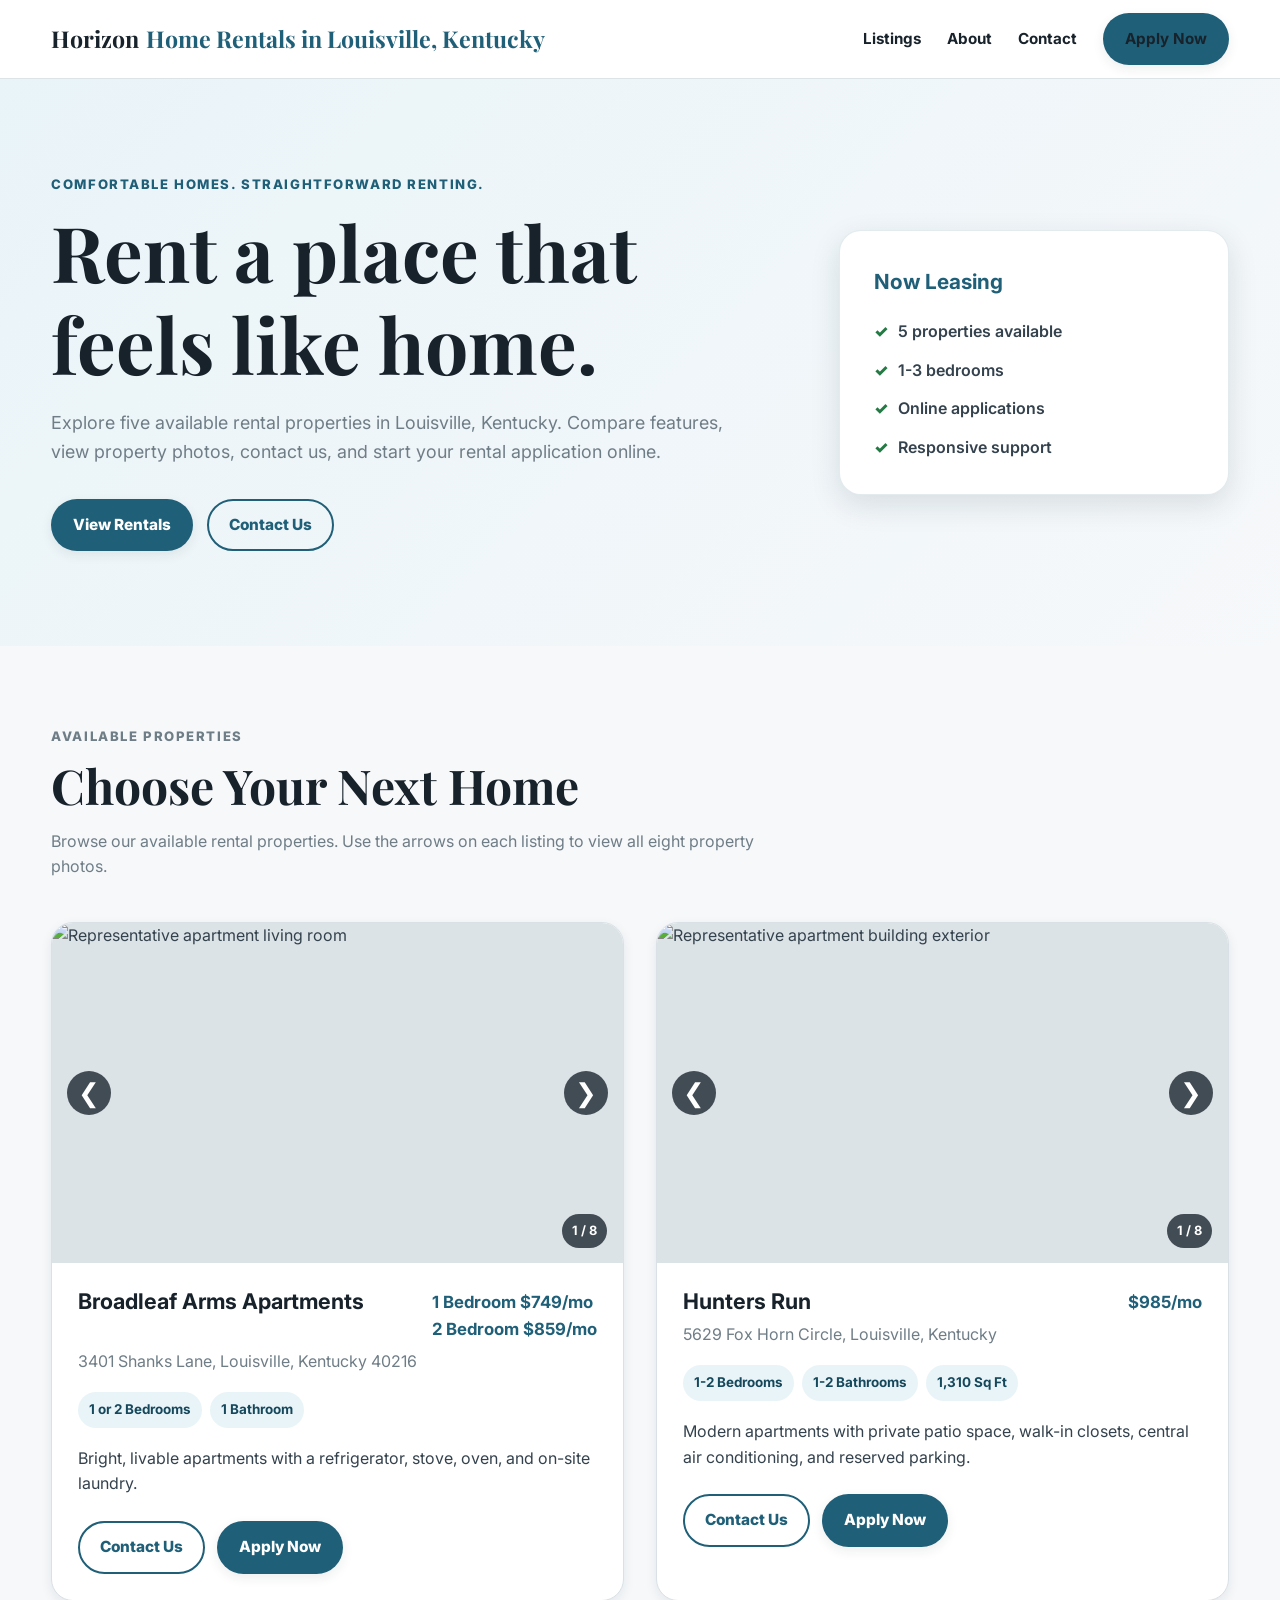
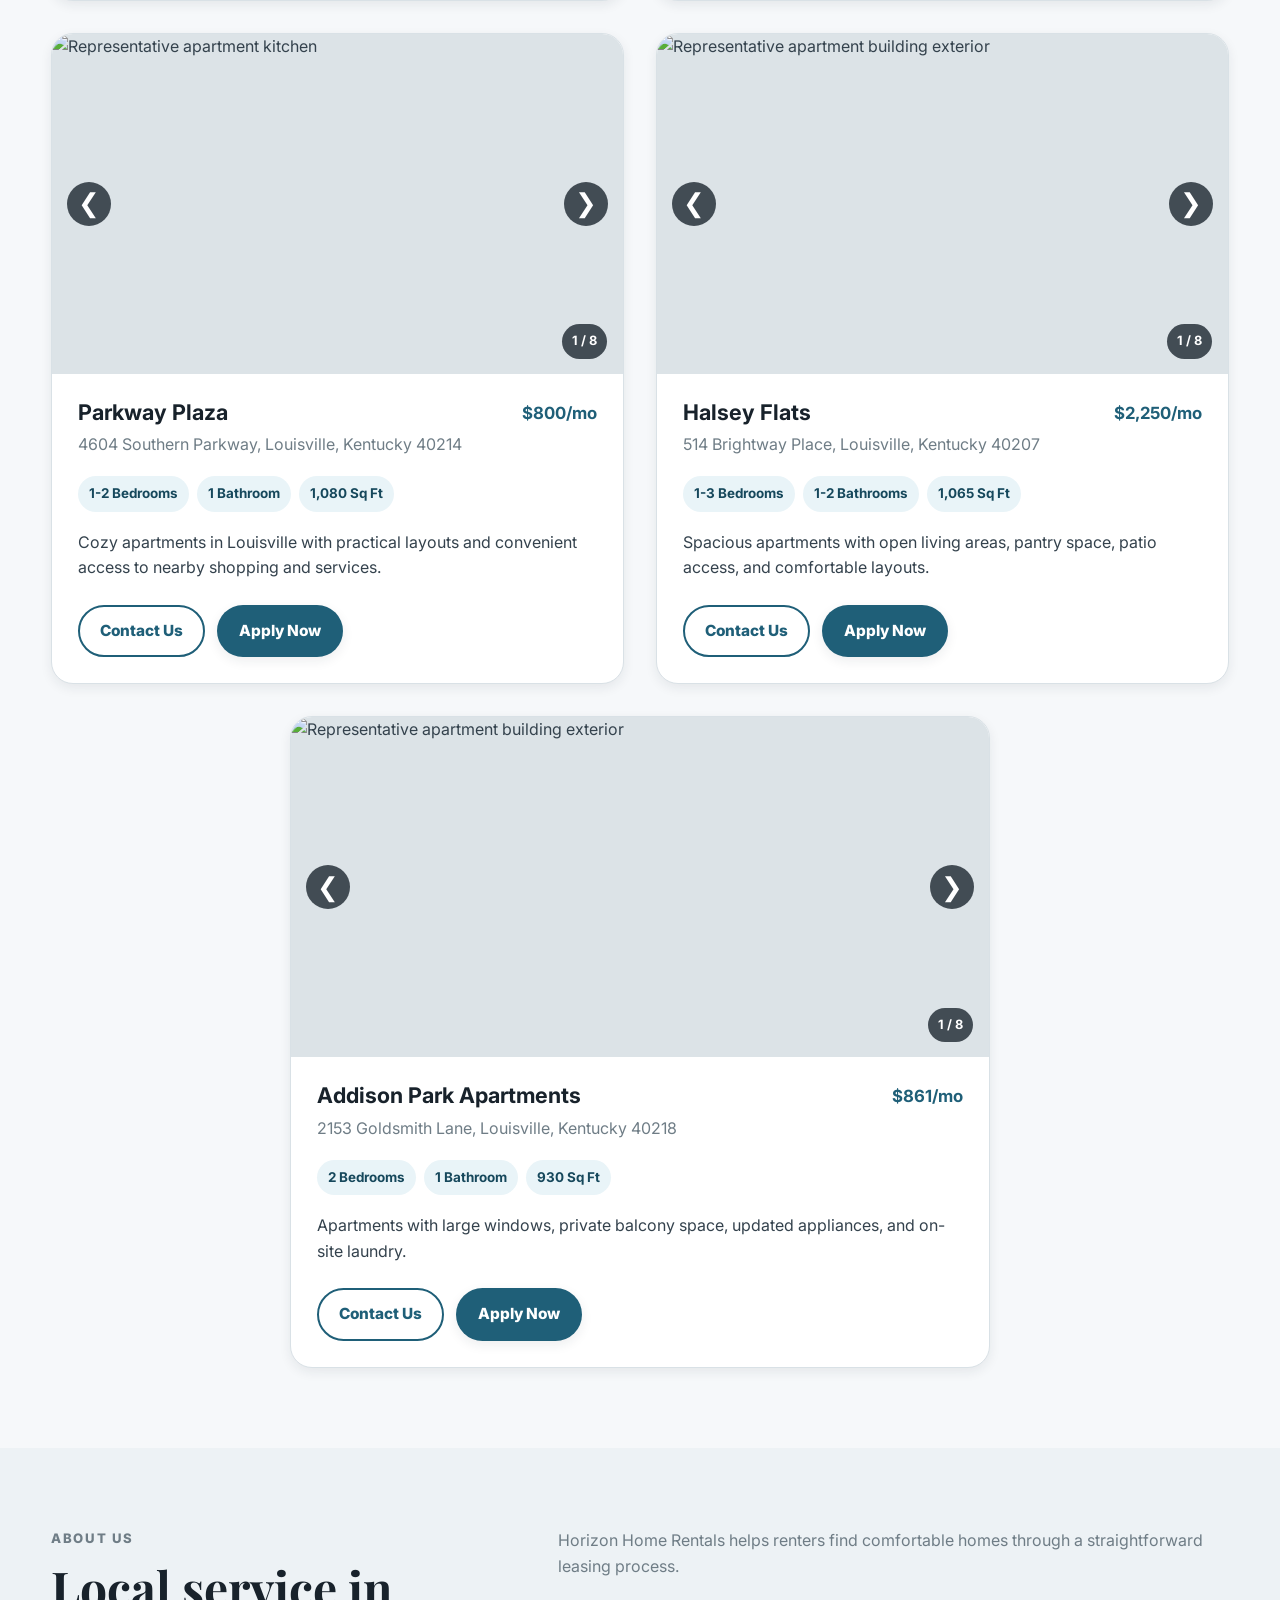
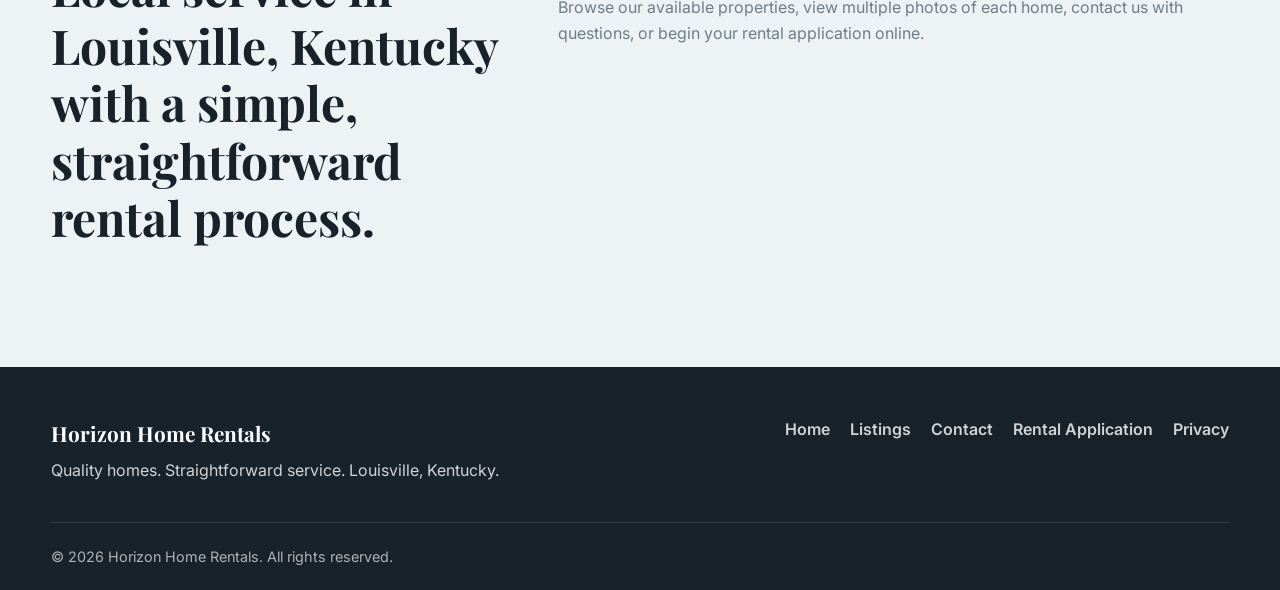
==== commit 9bacc685: "Update image sources and alt texts in index.html" ====
--- a/index.html
+++ b/index.html
@@ -254,50 +254,50 @@
             >
 
               <img
-                src="https://picsum.photos/seed/broadleaf-arms-1/1200/800"
-                alt="Broadleaf Arms Apartments exterior"
+                src="https://images.unsplash.com/photo-1522708323590-d24dbb6b0267?auto=format&fit=crop&w=1200&q=80"
+                alt="Representative apartment living room"
                 class="slide active"
               >
 
               <img
-                src="https://picsum.photos/seed/broadleaf-arms-2/1200/800"
-                alt="Broadleaf Arms Apartments living area"
-                class="slide"
-              >
-
-              <img
-                src="https://picsum.photos/seed/broadleaf-arms-3/1200/800"
-                alt="Broadleaf Arms Apartments kitchen"
-                class="slide"
-              >
-
-              <img
-                src="https://picsum.photos/seed/broadleaf-arms-4/1200/800"
-                alt="Broadleaf Arms Apartments bedroom"
-                class="slide"
-              >
-
-              <img
-                src="https://picsum.photos/seed/broadleaf-arms-5/1200/800"
-                alt="Broadleaf Arms Apartments bathroom"
-                class="slide"
-              >
-
-              <img
-                src="https://picsum.photos/seed/broadleaf-arms-6/1200/800"
-                alt="Broadleaf Arms Apartments additional room"
-                class="slide"
-              >
-
-              <img
-                src="https://picsum.photos/seed/broadleaf-arms-7/1200/800"
-                alt="Broadleaf Arms Apartments community area"
-                class="slide"
-              >
-
-              <img
-                src="https://picsum.photos/seed/broadleaf-arms-8/1200/800"
-                alt="Broadleaf Arms Apartments exterior area"
+                src="https://images.unsplash.com/photo-1505693416388-ac5ce068fe85?auto=format&fit=crop&w=1200&q=80"
+                alt="Representative apartment bedroom"
+                class="slide"
+              >
+
+              <img
+                src="https://images.unsplash.com/photo-1556912167-f556f1f39fdf?auto=format&fit=crop&w=1200&q=80"
+                alt="Representative apartment kitchen"
+                class="slide"
+              >
+
+              <img
+                src="https://images.unsplash.com/photo-1560185008-b033106af5c3?auto=format&fit=crop&w=1200&q=80"
+                alt="Representative apartment interior"
+                class="slide"
+              >
+
+              <img
+                src="https://images.unsplash.com/photo-1586023492125-27b2c045efd7?auto=format&fit=crop&w=1200&q=80"
+                alt="Representative apartment living area"
+                class="slide"
+              >
+
+              <img
+                src="https://images.unsplash.com/photo-1616486338812-3dadae4b4ace?auto=format&fit=crop&w=1200&q=80"
+                alt="Representative apartment dining area"
+                class="slide"
+              >
+
+              <img
+                src="https://images.unsplash.com/photo-1560448204-e02f11c3d0e2?auto=format&fit=crop&w=1200&q=80"
+                alt="Representative apartment bedroom interior"
+                class="slide"
+              >
+
+              <img
+                src="https://images.unsplash.com/photo-1497366754035-f200968a6e72?auto=format&fit=crop&w=1200&q=80"
+                alt="Representative apartment community interior"
                 class="slide"
               >
 
@@ -404,50 +404,50 @@
             >
 
               <img
-                src="https://picsum.photos/seed/hunters-run-1/1200/800"
-                alt="Hunters Run exterior"
+                src="https://images.unsplash.com/photo-1545324418-cc1a3fa10c00?auto=format&fit=crop&w=1200&q=80"
+                alt="Representative apartment building exterior"
                 class="slide active"
               >
 
               <img
-                src="https://picsum.photos/seed/hunters-run-2/1200/800"
-                alt="Hunters Run living room"
-                class="slide"
-              >
-
-              <img
-                src="https://picsum.photos/seed/hunters-run-3/1200/800"
-                alt="Hunters Run kitchen"
-                class="slide"
-              >
-
-              <img
-                src="https://picsum.photos/seed/hunters-run-4/1200/800"
-                alt="Hunters Run bedroom"
-                class="slide"
-              >
-
-              <img
-                src="https://picsum.photos/seed/hunters-run-5/1200/800"
-                alt="Hunters Run bathroom"
-                class="slide"
-              >
-
-              <img
-                src="https://picsum.photos/seed/hunters-run-6/1200/800"
-                alt="Hunters Run additional bedroom"
-                class="slide"
-              >
-
-              <img
-                src="https://picsum.photos/seed/hunters-run-7/1200/800"
-                alt="Hunters Run patio"
-                class="slide"
-              >
-
-              <img
-                src="https://picsum.photos/seed/hunters-run-8/1200/800"
-                alt="Hunters Run parking area"
+                src="https://images.unsplash.com/photo-1555041469-a586c61ea9bc?auto=format&fit=crop&w=1200&q=80"
+                alt="Representative apartment living room"
+                class="slide"
+              >
+
+              <img
+                src="https://images.unsplash.com/photo-1600585154340-be6161a56a0c?auto=format&fit=crop&w=1200&q=80"
+                alt="Representative apartment interior"
+                class="slide"
+              >
+
+              <img
+                src="https://images.unsplash.com/photo-1600607687939-ce8a6c25118c?auto=format&fit=crop&w=1200&q=80"
+                alt="Representative apartment kitchen"
+                class="slide"
+              >
+
+              <img
+                src="https://images.unsplash.com/photo-1615874694520-474822394e73?auto=format&fit=crop&w=1200&q=80"
+                alt="Representative apartment bedroom"
+                class="slide"
+              >
+
+              <img
+                src="https://images.unsplash.com/photo-1618221195710-dd6b41faaea6?auto=format&fit=crop&w=1200&q=80"
+                alt="Representative apartment living area"
+                class="slide"
+              >
+
+              <img
+                src="https://images.unsplash.com/photo-1615874959474-d609969a20ed?auto=format&fit=crop&w=1200&q=80"
+                alt="Representative apartment interior"
+                class="slide"
+              >
+
+              <img
+                src="https://images.unsplash.com/photo-1600566753190-17f0baa2a6c3?auto=format&fit=crop&w=1200&q=80"
+                alt="Representative apartment kitchen and living area"
                 class="slide"
               >
 
@@ -554,50 +554,50 @@
             >
 
               <img
-                src="https://picsum.photos/seed/parkway-plaza-1/1200/800"
-                alt="Parkway Plaza exterior"
+                src="https://images.unsplash.com/photo-1484154218962-a197022b5858?auto=format&fit=crop&w=1200&q=80"
+                alt="Representative apartment kitchen"
                 class="slide active"
               >
 
               <img
-                src="https://picsum.photos/seed/parkway-plaza-2/1200/800"
-                alt="Parkway Plaza living area"
-                class="slide"
-              >
-
-              <img
-                src="https://picsum.photos/seed/parkway-plaza-3/1200/800"
-                alt="Parkway Plaza kitchen"
-                class="slide"
-              >
-
-              <img
-                src="https://picsum.photos/seed/parkway-plaza-4/1200/800"
-                alt="Parkway Plaza bedroom"
-                class="slide"
-              >
-
-              <img
-                src="https://picsum.photos/seed/parkway-plaza-5/1200/800"
-                alt="Parkway Plaza bathroom"
-                class="slide"
-              >
-
-              <img
-                src="https://picsum.photos/seed/parkway-plaza-6/1200/800"
-                alt="Parkway Plaza additional room"
-                class="slide"
-              >
-
-              <img
-                src="https://picsum.photos/seed/parkway-plaza-7/1200/800"
-                alt="Parkway Plaza community area"
-                class="slide"
-              >
-
-              <img
-                src="https://picsum.photos/seed/parkway-plaza-8/1200/800"
-                alt="Parkway Plaza exterior area"
+                src="https://images.unsplash.com/photo-1501183638710-841dd1904471?auto=format&fit=crop&w=1200&q=80"
+                alt="Representative apartment living area"
+                class="slide"
+              >
+
+              <img
+                src="https://images.unsplash.com/photo-1567767292278-a4f21aa2d36e?auto=format&fit=crop&w=1200&q=80"
+                alt="Representative apartment interior"
+                class="slide"
+              >
+
+              <img
+                src="https://images.unsplash.com/photo-1524758631624-e2822e304c36?auto=format&fit=crop&w=1200&q=80"
+                alt="Representative apartment dining area"
+                class="slide"
+              >
+
+              <img
+                src="https://images.unsplash.com/photo-1617104678098-de229db51175?auto=format&fit=crop&w=1200&q=80"
+                alt="Representative apartment bedroom"
+                class="slide"
+              >
+
+              <img
+                src="https://images.unsplash.com/photo-1618220179428-22790b461013?auto=format&fit=crop&w=1200&q=80"
+                alt="Representative apartment living room"
+                class="slide"
+              >
+
+              <img
+                src="https://images.unsplash.com/photo-1615874694520-474822394e73?auto=format&fit=crop&w=1200&q=80"
+                alt="Representative apartment bedroom"
+                class="slide"
+              >
+
+              <img
+                src="https://images.unsplash.com/photo-1600210492486-724fe5c67fb0?auto=format&fit=crop&w=1200&q=80"
+                alt="Representative apartment interior"
                 class="slide"
               >
 
@@ -704,50 +704,50 @@
             >
 
               <img
-                src="https://picsum.photos/seed/halsey-flats-1/1200/800"
-                alt="Halsey Flats exterior"
+                src="https://images.unsplash.com/photo-1600047509807-ba8f99d2cdde?auto=format&fit=crop&w=1200&q=80"
+                alt="Representative apartment building exterior"
                 class="slide active"
               >
 
               <img
-                src="https://picsum.photos/seed/halsey-flats-2/1200/800"
-                alt="Halsey Flats living room"
-                class="slide"
-              >
-
-              <img
-                src="https://picsum.photos/seed/halsey-flats-3/1200/800"
-                alt="Halsey Flats kitchen"
-                class="slide"
-              >
-
-              <img
-                src="https://picsum.photos/seed/halsey-flats-4/1200/800"
-                alt="Halsey Flats bedroom"
-                class="slide"
-              >
-
-              <img
-                src="https://picsum.photos/seed/halsey-flats-5/1200/800"
-                alt="Halsey Flats bathroom"
-                class="slide"
-              >
-
-              <img
-                src="https://picsum.photos/seed/halsey-flats-6/1200/800"
-                alt="Halsey Flats additional bedroom"
-                class="slide"
-              >
-
-              <img
-                src="https://picsum.photos/seed/halsey-flats-7/1200/800"
-                alt="Halsey Flats patio"
-                class="slide"
-              >
-
-              <img
-                src="https://picsum.photos/seed/halsey-flats-8/1200/800"
-                alt="Halsey Flats exterior area"
+                src="https://images.unsplash.com/photo-1600607687920-4e2a09cf159d?auto=format&fit=crop&w=1200&q=80"
+                alt="Representative apartment living room"
+                class="slide"
+              >
+
+              <img
+                src="https://images.unsplash.com/photo-1600585154526-990dced4db0d?auto=format&fit=crop&w=1200&q=80"
+                alt="Representative apartment interior"
+                class="slide"
+              >
+
+              <img
+                src="https://images.unsplash.com/photo-1600566753086-00f18fb6b3ea?auto=format&fit=crop&w=1200&q=80"
+                alt="Representative apartment kitchen"
+                class="slide"
+              >
+
+              <img
+                src="https://images.unsplash.com/photo-1616486338812-3dadae4b4ace?auto=format&fit=crop&w=1200&q=80"
+                alt="Representative apartment bedroom"
+                class="slide"
+              >
+
+              <img
+                src="https://images.unsplash.com/photo-1617806118233-18e1de247200?auto=format&fit=crop&w=1200&q=80"
+                alt="Representative apartment dining area"
+                class="slide"
+              >
+
+              <img
+                src="https://images.unsplash.com/photo-1615874959474-d609969a20ed?auto=format&fit=crop&w=1200&q=80"
+                alt="Representative apartment interior"
+                class="slide"
+              >
+
+              <img
+                src="https://images.unsplash.com/photo-1600566753190-17f0baa2a6c3?auto=format&fit=crop&w=1200&q=80"
+                alt="Representative apartment living space"
                 class="slide"
               >
 
@@ -854,50 +854,50 @@
             >
 
               <img
-                src="https://picsum.photos/seed/addison-park-1/1200/800"
-                alt="Addison Park Apartments exterior"
+                src="https://images.unsplash.com/photo-1545324418-cc1a3fa10c00?auto=format&fit=crop&w=1200&q=80"
+                alt="Representative apartment building exterior"
                 class="slide active"
               >
 
               <img
-                src="https://picsum.photos/seed/addison-park-2/1200/800"
-                alt="Addison Park Apartments living room"
-                class="slide"
-              >
-
-              <img
-                src="https://picsum.photos/seed/addison-park-3/1200/800"
-                alt="Addison Park Apartments kitchen"
-                class="slide"
-              >
-
-              <img
-                src="https://picsum.photos/seed/addison-park-4/1200/800"
-                alt="Addison Park Apartments bedroom"
-                class="slide"
-              >
-
-              <img
-                src="https://picsum.photos/seed/addison-park-5/1200/800"
-                alt="Addison Park Apartments bathroom"
-                class="slide"
-              >
-
-              <img
-                src="https://picsum.photos/seed/addison-park-6/1200/800"
-                alt="Addison Park Apartments second bedroom"
-                class="slide"
-              >
-
-              <img
-                src="https://picsum.photos/seed/addison-park-7/1200/800"
-                alt="Addison Park Apartments balcony"
-                class="slide"
-              >
-
-              <img
-                src="https://picsum.photos/seed/addison-park-8/1200/800"
-                alt="Addison Park Apartments exterior area"
+                src="https://images.unsplash.com/photo-1522708323590-d24dbb6b0267?auto=format&fit=crop&w=1200&q=80"
+                alt="Representative apartment living room"
+                class="slide"
+              >
+
+              <img
+                src="https://images.unsplash.com/photo-1556912167-f556f1f39fdf?auto=format&fit=crop&w=1200&q=80"
+                alt="Representative apartment kitchen"
+                class="slide"
+              >
+
+              <img
+                src="https://images.unsplash.com/photo-1505693416388-ac5ce068fe85?auto=format&fit=crop&w=1200&q=80"
+                alt="Representative apartment bedroom"
+                class="slide"
+              >
+
+              <img
+                src="https://images.unsplash.com/photo-1560185008-b033106af5c3?auto=format&fit=crop&w=1200&q=80"
+                alt="Representative apartment interior"
+                class="slide"
+              >
+
+              <img
+                src="https://images.unsplash.com/photo-1618221195710-dd6b41faaea6?auto=format&fit=crop&w=1200&q=80"
+                alt="Representative apartment living area"
+                class="slide"
+              >
+
+              <img
+                src="https://images.unsplash.com/photo-1600210492486-724fe5c67fb0?auto=format&fit=crop&w=1200&q=80"
+                alt="Representative apartment dining area"
+                class="slide"
+              >
+
+              <img
+                src="https://images.unsplash.com/photo-1617104678098-de229db51175?auto=format&fit=crop&w=1200&q=80"
+                alt="Representative apartment bedroom"
                 class="slide"
               >
 
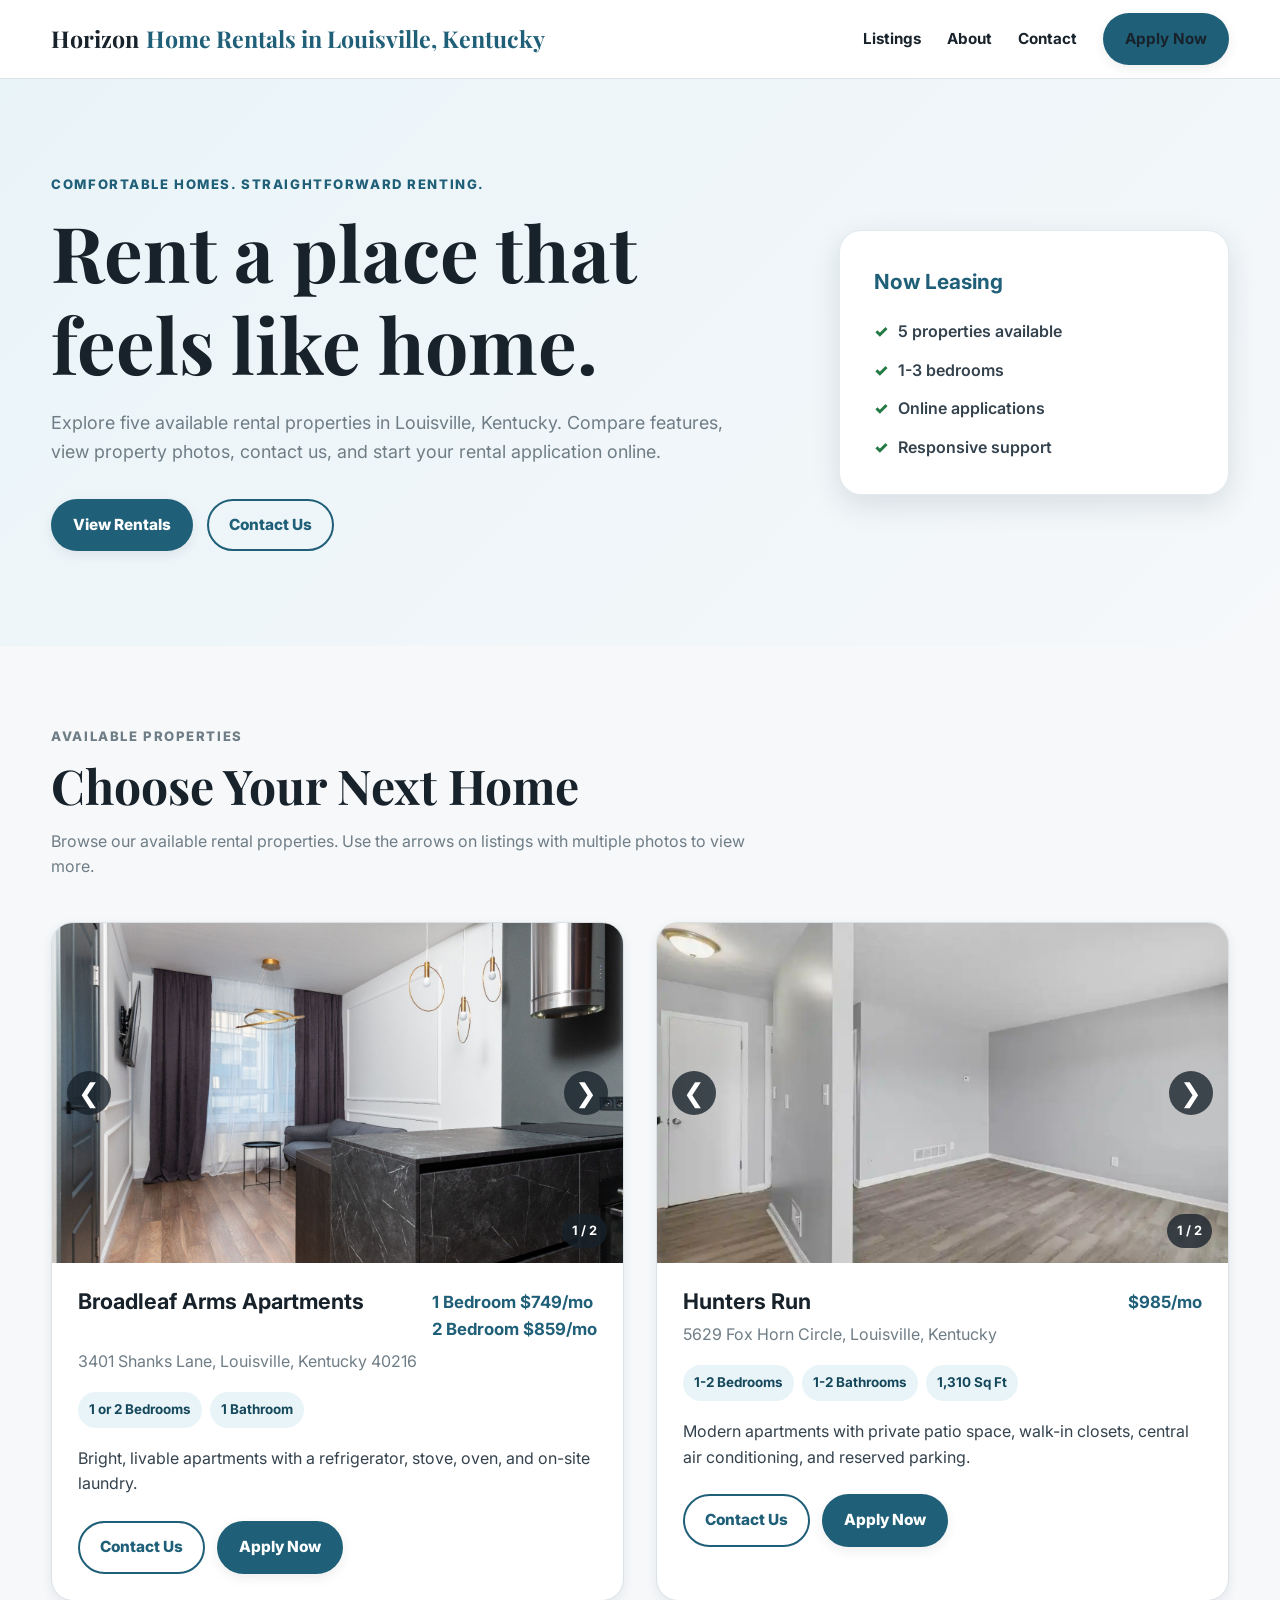
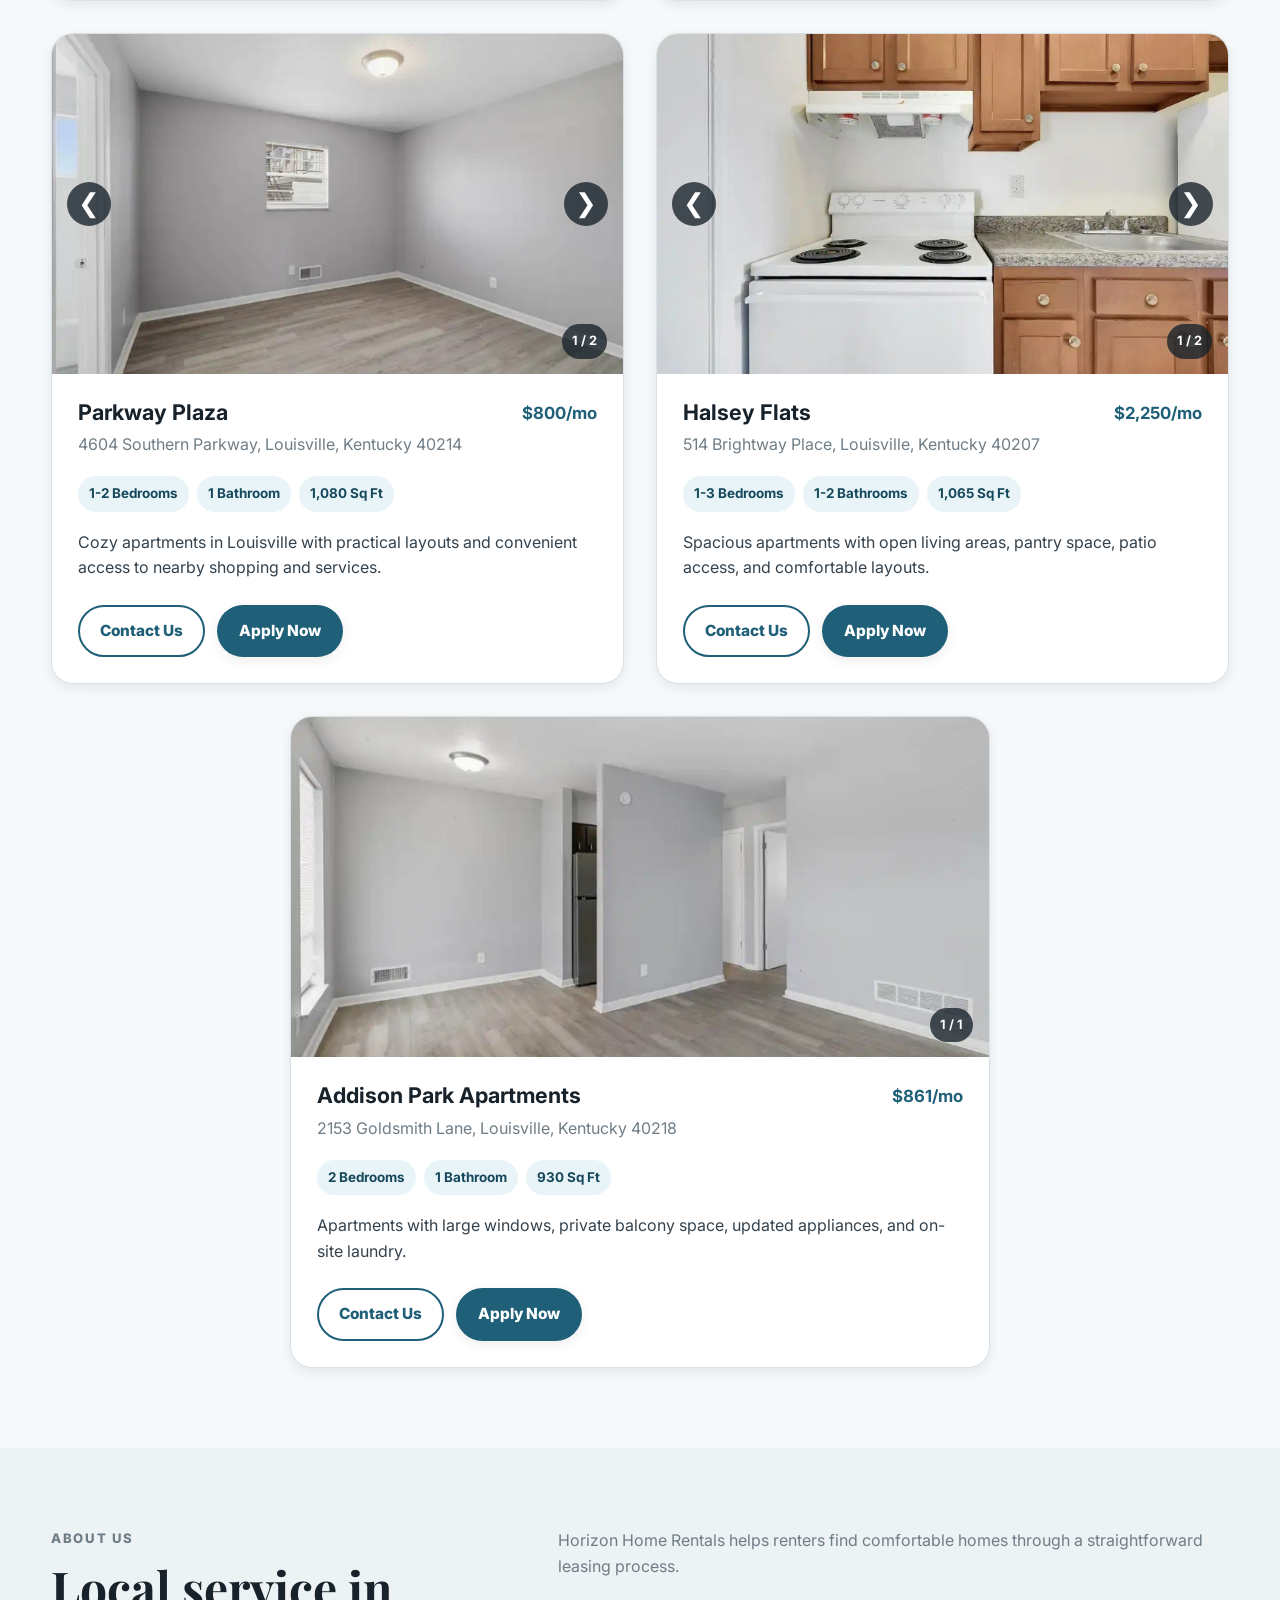
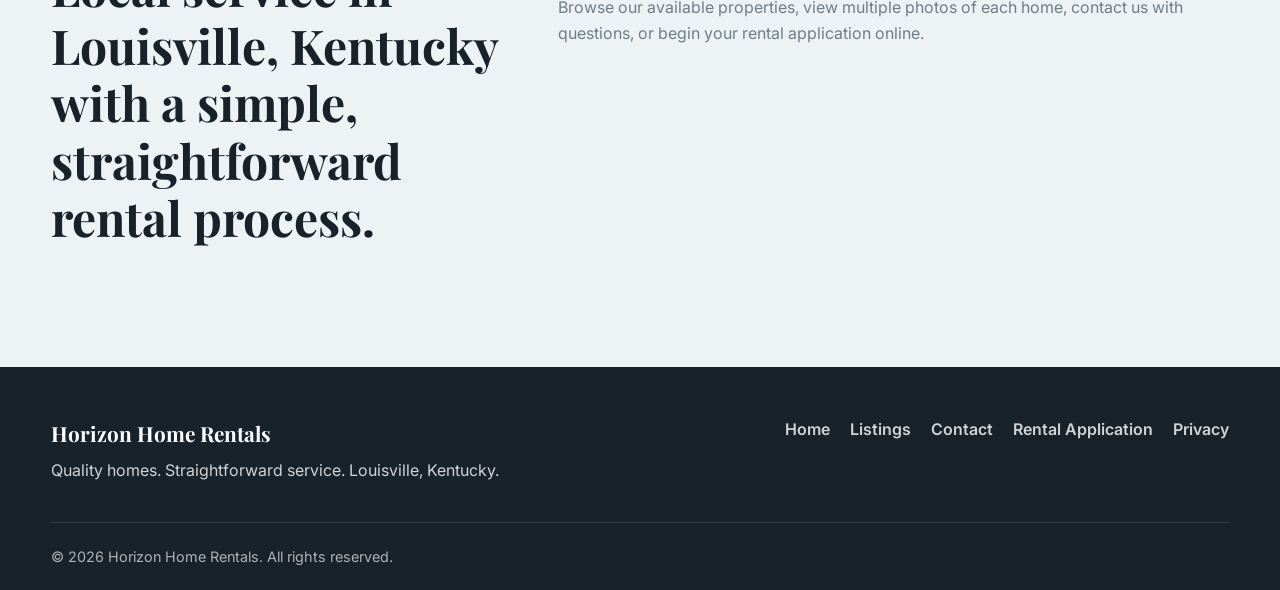
==== commit 86e2df85: "Update property slideshow images and captions Updated image sources and alt texts for property slide" ====
--- a/index.html
+++ b/index.html
@@ -229,7 +229,7 @@
 
           <p>
             Browse our available rental properties.
-            Use the arrows on each listing to view all eight property photos.
+            Use the arrows on listings with multiple photos to view more.
           </p>
 
         </header>
@@ -254,50 +254,14 @@
             >
 
               <img
-                src="https://images.unsplash.com/photo-1522708323590-d24dbb6b0267?auto=format&fit=crop&w=1200&q=80"
-                alt="Representative apartment living room"
+                src="assets/images/image1.jpg"
+                alt="Broadleaf Arms Apartments interior"
                 class="slide active"
               >
 
               <img
-                src="https://images.unsplash.com/photo-1505693416388-ac5ce068fe85?auto=format&fit=crop&w=1200&q=80"
-                alt="Representative apartment bedroom"
-                class="slide"
-              >
-
-              <img
-                src="https://images.unsplash.com/photo-1556912167-f556f1f39fdf?auto=format&fit=crop&w=1200&q=80"
-                alt="Representative apartment kitchen"
-                class="slide"
-              >
-
-              <img
-                src="https://images.unsplash.com/photo-1560185008-b033106af5c3?auto=format&fit=crop&w=1200&q=80"
-                alt="Representative apartment interior"
-                class="slide"
-              >
-
-              <img
-                src="https://images.unsplash.com/photo-1586023492125-27b2c045efd7?auto=format&fit=crop&w=1200&q=80"
-                alt="Representative apartment living area"
-                class="slide"
-              >
-
-              <img
-                src="https://images.unsplash.com/photo-1616486338812-3dadae4b4ace?auto=format&fit=crop&w=1200&q=80"
-                alt="Representative apartment dining area"
-                class="slide"
-              >
-
-              <img
-                src="https://images.unsplash.com/photo-1560448204-e02f11c3d0e2?auto=format&fit=crop&w=1200&q=80"
-                alt="Representative apartment bedroom interior"
-                class="slide"
-              >
-
-              <img
-                src="https://images.unsplash.com/photo-1497366754035-f200968a6e72?auto=format&fit=crop&w=1200&q=80"
-                alt="Representative apartment community interior"
+                src="assets/images/image2.jpg"
+                alt="Broadleaf Arms Apartments interior"
                 class="slide"
               >
 
@@ -323,7 +287,7 @@
                 class="slide-counter"
                 aria-live="polite"
               >
-                1 / 8
+                1 / 2
               </span>
 
             </div>
@@ -404,50 +368,14 @@
             >
 
               <img
-                src="https://images.unsplash.com/photo-1545324418-cc1a3fa10c00?auto=format&fit=crop&w=1200&q=80"
-                alt="Representative apartment building exterior"
+                src="assets/images/image3.jpg"
+                alt="Hunters Run apartment interior"
                 class="slide active"
               >
 
               <img
-                src="https://images.unsplash.com/photo-1555041469-a586c61ea9bc?auto=format&fit=crop&w=1200&q=80"
-                alt="Representative apartment living room"
-                class="slide"
-              >
-
-              <img
-                src="https://images.unsplash.com/photo-1600585154340-be6161a56a0c?auto=format&fit=crop&w=1200&q=80"
-                alt="Representative apartment interior"
-                class="slide"
-              >
-
-              <img
-                src="https://images.unsplash.com/photo-1600607687939-ce8a6c25118c?auto=format&fit=crop&w=1200&q=80"
-                alt="Representative apartment kitchen"
-                class="slide"
-              >
-
-              <img
-                src="https://images.unsplash.com/photo-1615874694520-474822394e73?auto=format&fit=crop&w=1200&q=80"
-                alt="Representative apartment bedroom"
-                class="slide"
-              >
-
-              <img
-                src="https://images.unsplash.com/photo-1618221195710-dd6b41faaea6?auto=format&fit=crop&w=1200&q=80"
-                alt="Representative apartment living area"
-                class="slide"
-              >
-
-              <img
-                src="https://images.unsplash.com/photo-1615874959474-d609969a20ed?auto=format&fit=crop&w=1200&q=80"
-                alt="Representative apartment interior"
-                class="slide"
-              >
-
-              <img
-                src="https://images.unsplash.com/photo-1600566753190-17f0baa2a6c3?auto=format&fit=crop&w=1200&q=80"
-                alt="Representative apartment kitchen and living area"
+                src="assets/images/image4.jpg"
+                alt="Hunters Run apartment interior"
                 class="slide"
               >
 
@@ -473,7 +401,7 @@
                 class="slide-counter"
                 aria-live="polite"
               >
-                1 / 8
+                1 / 2
               </span>
 
             </div>
@@ -554,50 +482,14 @@
             >
 
               <img
-                src="https://images.unsplash.com/photo-1484154218962-a197022b5858?auto=format&fit=crop&w=1200&q=80"
-                alt="Representative apartment kitchen"
+                src="assets/images/image5.jpg"
+                alt="Parkway Plaza apartment interior"
                 class="slide active"
               >
 
               <img
-                src="https://images.unsplash.com/photo-1501183638710-841dd1904471?auto=format&fit=crop&w=1200&q=80"
-                alt="Representative apartment living area"
-                class="slide"
-              >
-
-              <img
-                src="https://images.unsplash.com/photo-1567767292278-a4f21aa2d36e?auto=format&fit=crop&w=1200&q=80"
-                alt="Representative apartment interior"
-                class="slide"
-              >
-
-              <img
-                src="https://images.unsplash.com/photo-1524758631624-e2822e304c36?auto=format&fit=crop&w=1200&q=80"
-                alt="Representative apartment dining area"
-                class="slide"
-              >
-
-              <img
-                src="https://images.unsplash.com/photo-1617104678098-de229db51175?auto=format&fit=crop&w=1200&q=80"
-                alt="Representative apartment bedroom"
-                class="slide"
-              >
-
-              <img
-                src="https://images.unsplash.com/photo-1618220179428-22790b461013?auto=format&fit=crop&w=1200&q=80"
-                alt="Representative apartment living room"
-                class="slide"
-              >
-
-              <img
-                src="https://images.unsplash.com/photo-1615874694520-474822394e73?auto=format&fit=crop&w=1200&q=80"
-                alt="Representative apartment bedroom"
-                class="slide"
-              >
-
-              <img
-                src="https://images.unsplash.com/photo-1600210492486-724fe5c67fb0?auto=format&fit=crop&w=1200&q=80"
-                alt="Representative apartment interior"
+                src="assets/images/image6.jpg"
+                alt="Parkway Plaza apartment interior"
                 class="slide"
               >
 
@@ -623,7 +515,7 @@
                 class="slide-counter"
                 aria-live="polite"
               >
-                1 / 8
+                1 / 2
               </span>
 
             </div>
@@ -704,50 +596,14 @@
             >
 
               <img
-                src="https://images.unsplash.com/photo-1600047509807-ba8f99d2cdde?auto=format&fit=crop&w=1200&q=80"
-                alt="Representative apartment building exterior"
+                src="assets/images/image7.jpg"
+                alt="Halsey Flats apartment interior"
                 class="slide active"
               >
 
               <img
-                src="https://images.unsplash.com/photo-1600607687920-4e2a09cf159d?auto=format&fit=crop&w=1200&q=80"
-                alt="Representative apartment living room"
-                class="slide"
-              >
-
-              <img
-                src="https://images.unsplash.com/photo-1600585154526-990dced4db0d?auto=format&fit=crop&w=1200&q=80"
-                alt="Representative apartment interior"
-                class="slide"
-              >
-
-              <img
-                src="https://images.unsplash.com/photo-1600566753086-00f18fb6b3ea?auto=format&fit=crop&w=1200&q=80"
-                alt="Representative apartment kitchen"
-                class="slide"
-              >
-
-              <img
-                src="https://images.unsplash.com/photo-1616486338812-3dadae4b4ace?auto=format&fit=crop&w=1200&q=80"
-                alt="Representative apartment bedroom"
-                class="slide"
-              >
-
-              <img
-                src="https://images.unsplash.com/photo-1617806118233-18e1de247200?auto=format&fit=crop&w=1200&q=80"
-                alt="Representative apartment dining area"
-                class="slide"
-              >
-
-              <img
-                src="https://images.unsplash.com/photo-1615874959474-d609969a20ed?auto=format&fit=crop&w=1200&q=80"
-                alt="Representative apartment interior"
-                class="slide"
-              >
-
-              <img
-                src="https://images.unsplash.com/photo-1600566753190-17f0baa2a6c3?auto=format&fit=crop&w=1200&q=80"
-                alt="Representative apartment living space"
+                src="assets/images/image8.jpg"
+                alt="Halsey Flats apartment interior"
                 class="slide"
               >
 
@@ -773,7 +629,7 @@
                 class="slide-counter"
                 aria-live="polite"
               >
-                1 / 8
+                1 / 2
               </span>
 
             </div>
@@ -854,76 +710,17 @@
             >
 
               <img
-                src="https://images.unsplash.com/photo-1545324418-cc1a3fa10c00?auto=format&fit=crop&w=1200&q=80"
-                alt="Representative apartment building exterior"
+                src="assets/images/image9.jpg"
+                alt="Addison Park Apartments interior"
                 class="slide active"
               >
-
-              <img
-                src="https://images.unsplash.com/photo-1522708323590-d24dbb6b0267?auto=format&fit=crop&w=1200&q=80"
-                alt="Representative apartment living room"
-                class="slide"
-              >
-
-              <img
-                src="https://images.unsplash.com/photo-1556912167-f556f1f39fdf?auto=format&fit=crop&w=1200&q=80"
-                alt="Representative apartment kitchen"
-                class="slide"
-              >
-
-              <img
-                src="https://images.unsplash.com/photo-1505693416388-ac5ce068fe85?auto=format&fit=crop&w=1200&q=80"
-                alt="Representative apartment bedroom"
-                class="slide"
-              >
-
-              <img
-                src="https://images.unsplash.com/photo-1560185008-b033106af5c3?auto=format&fit=crop&w=1200&q=80"
-                alt="Representative apartment interior"
-                class="slide"
-              >
-
-              <img
-                src="https://images.unsplash.com/photo-1618221195710-dd6b41faaea6?auto=format&fit=crop&w=1200&q=80"
-                alt="Representative apartment living area"
-                class="slide"
-              >
-
-              <img
-                src="https://images.unsplash.com/photo-1600210492486-724fe5c67fb0?auto=format&fit=crop&w=1200&q=80"
-                alt="Representative apartment dining area"
-                class="slide"
-              >
-
-              <img
-                src="https://images.unsplash.com/photo-1617104678098-de229db51175?auto=format&fit=crop&w=1200&q=80"
-                alt="Representative apartment bedroom"
-                class="slide"
-              >
-
-
-              <button
-                class="slide-button prev"
-                type="button"
-                aria-label="View previous Addison Park Apartments photo"
-              >
-                &#10094;
-              </button>
-
-              <button
-                class="slide-button next"
-                type="button"
-                aria-label="View next Addison Park Apartments photo"
-              >
-                &#10095;
-              </button>
 
 
               <span
                 class="slide-counter"
                 aria-live="polite"
               >
-                1 / 8
+                1 / 1
               </span>
 
             </div>
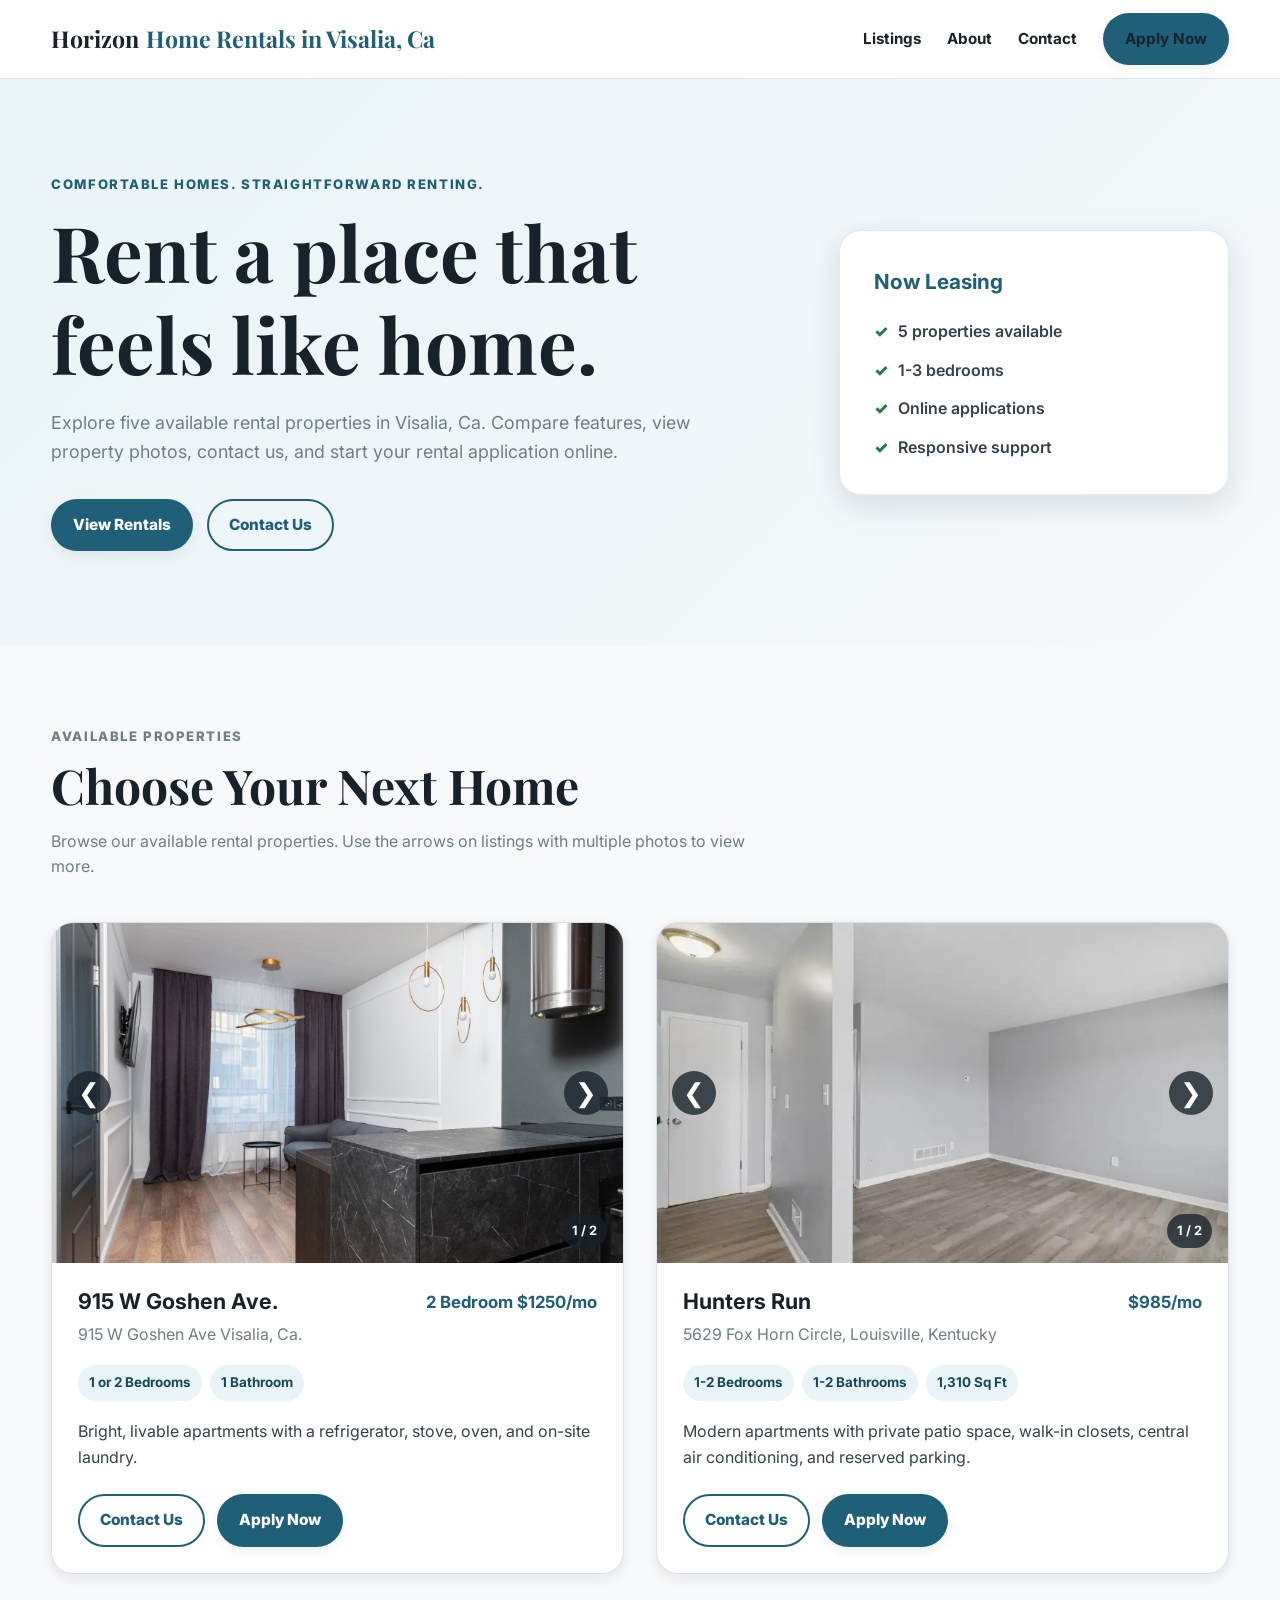
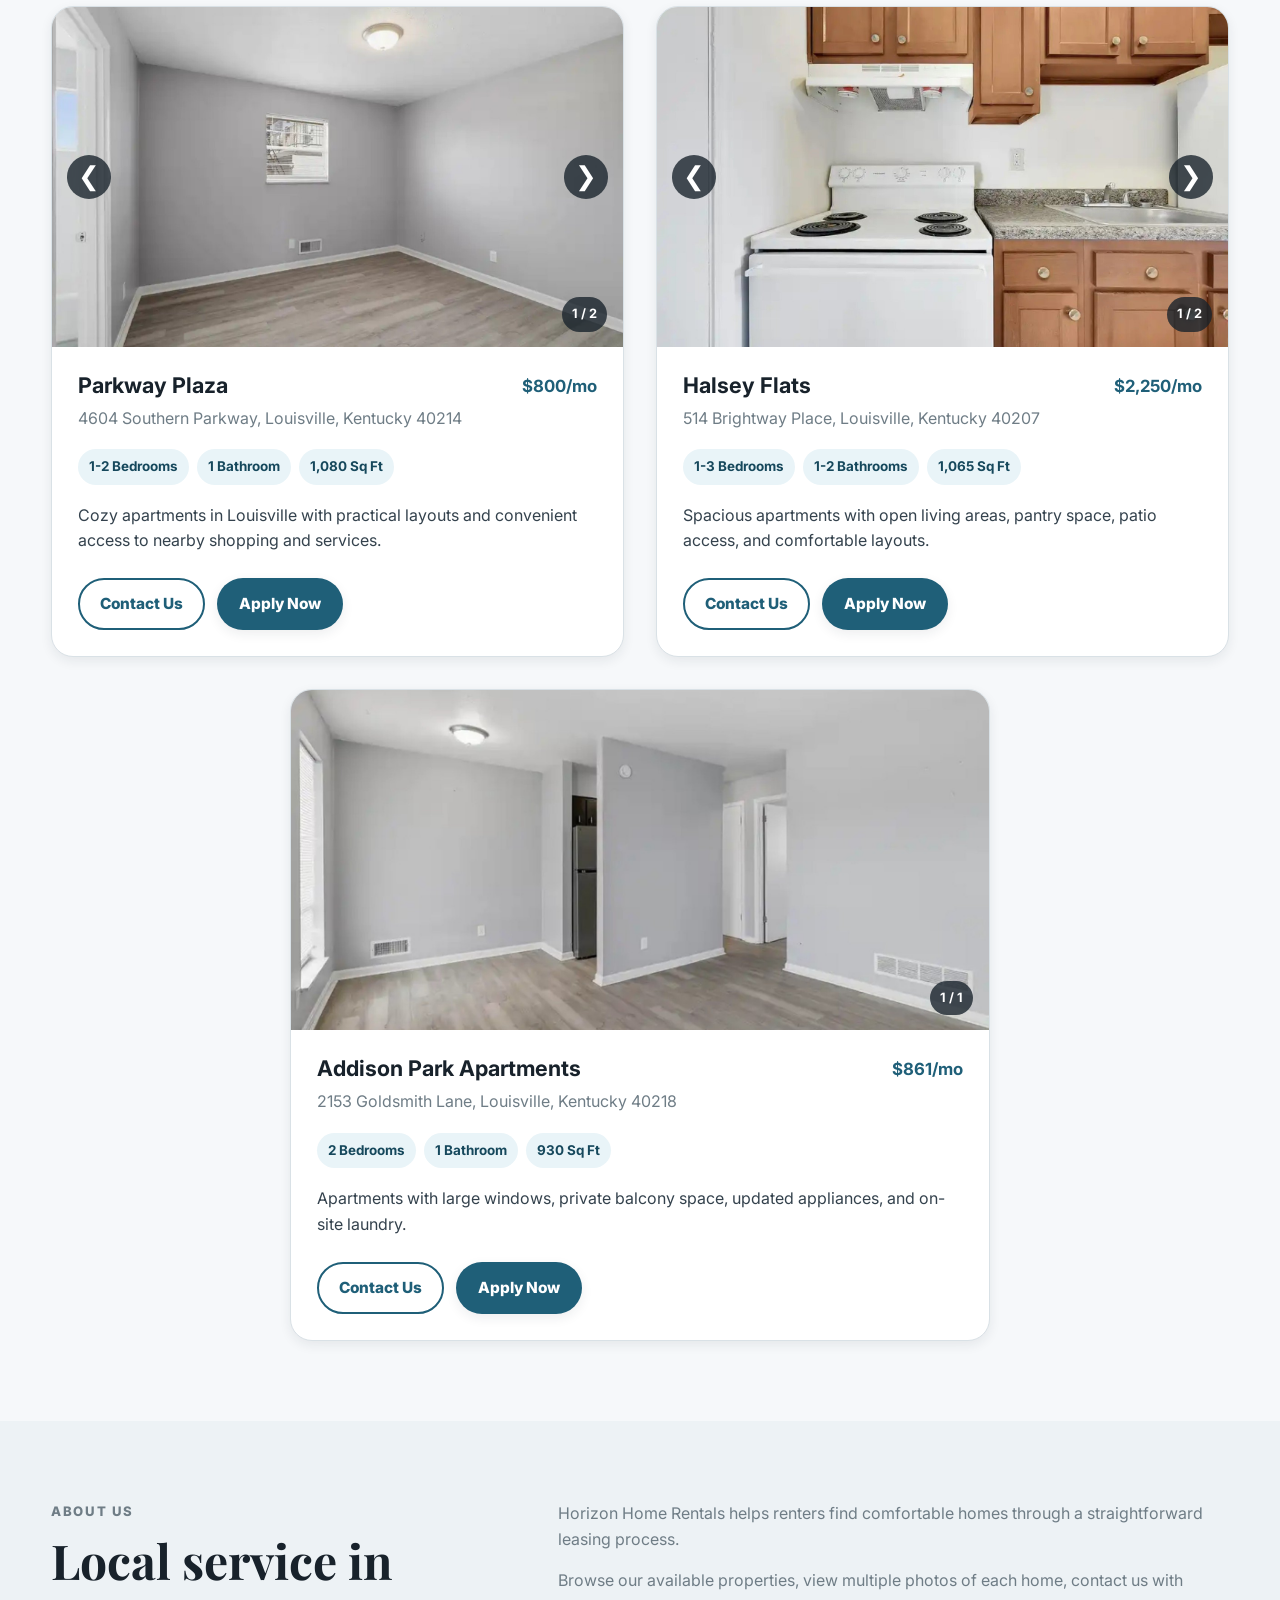
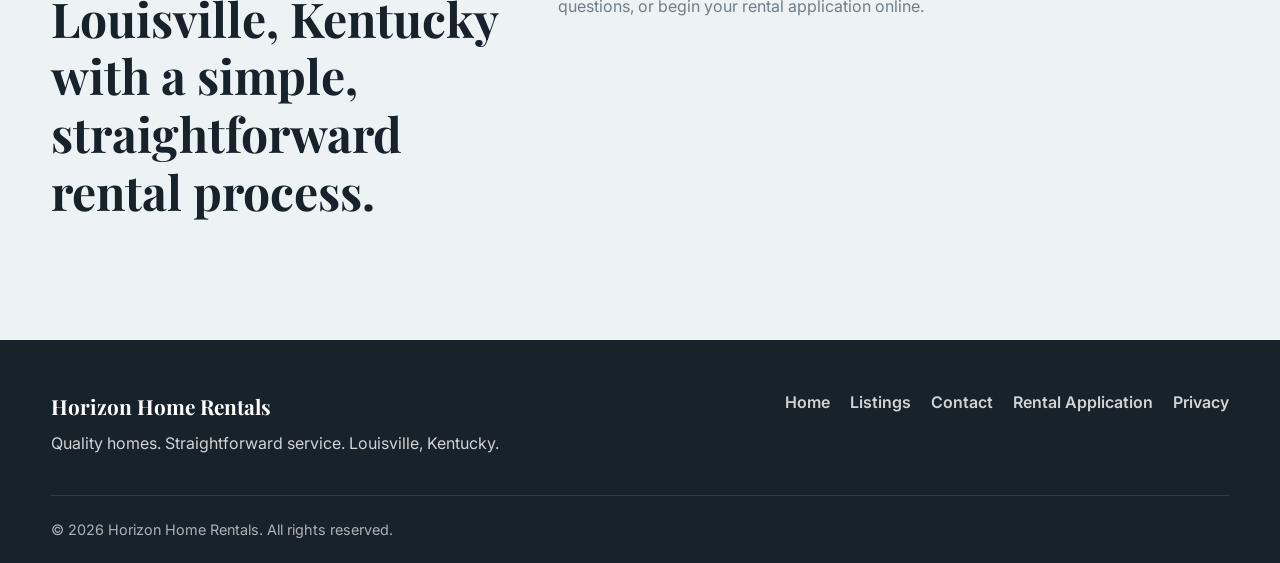
==== commit 2158a663: "Update rental property details to Visalia, CA" ====
--- a/index.html
+++ b/index.html
@@ -11,7 +11,7 @@
 
   <meta
     name="description"
-    content="Browse available rental homes in Louisville, Kentucky. View property photos, contact us, and apply online."
+    content="Browse available rental homes in Visalia, Ca. View property photos, contact us, and apply online."
   >
 
   <title>Horizon Home Rentals</title>
@@ -72,7 +72,7 @@
         aria-label="Horizon Home Rentals home"
       >
         Horizon
-        <span>Home Rentals in Louisville, Kentucky</span>
+        <span>Home Rentals in Visalia, Ca</span>
       </a>
 
 
@@ -147,7 +147,7 @@
           </h1>
 
           <p class="hero-copy">
-            Explore five available rental properties in Louisville, Kentucky.
+            Explore five available rental properties in Visalia, Ca.
             Compare features, view property photos, contact us, and start your
             rental application online.
           </p>
@@ -244,7 +244,7 @@
 
           <article
             class="listing-card"
-            data-listing="Broadleaf Arms Apartments"
+            data-listing="915 W Goshen ave."
           >
 
             <div
@@ -298,19 +298,19 @@
               <header class="listing-title-row">
 
                 <h3>
-                  Broadleaf Arms Apartments
+                  915 W Goshen Ave.
                 </h3>
 
                 <strong>
-                  1 Bedroom $749/mo<br>
-                  2 Bedroom $859/mo
+                  2 Bedroom $1250/mo<br>
+                
                 </strong>
 
               </header>
 
 
               <address class="address">
-                3401 Shanks Lane, Louisville, Kentucky 40216
+                915 W Goshen Ave Visalia, Ca.
               </address>
 
 
